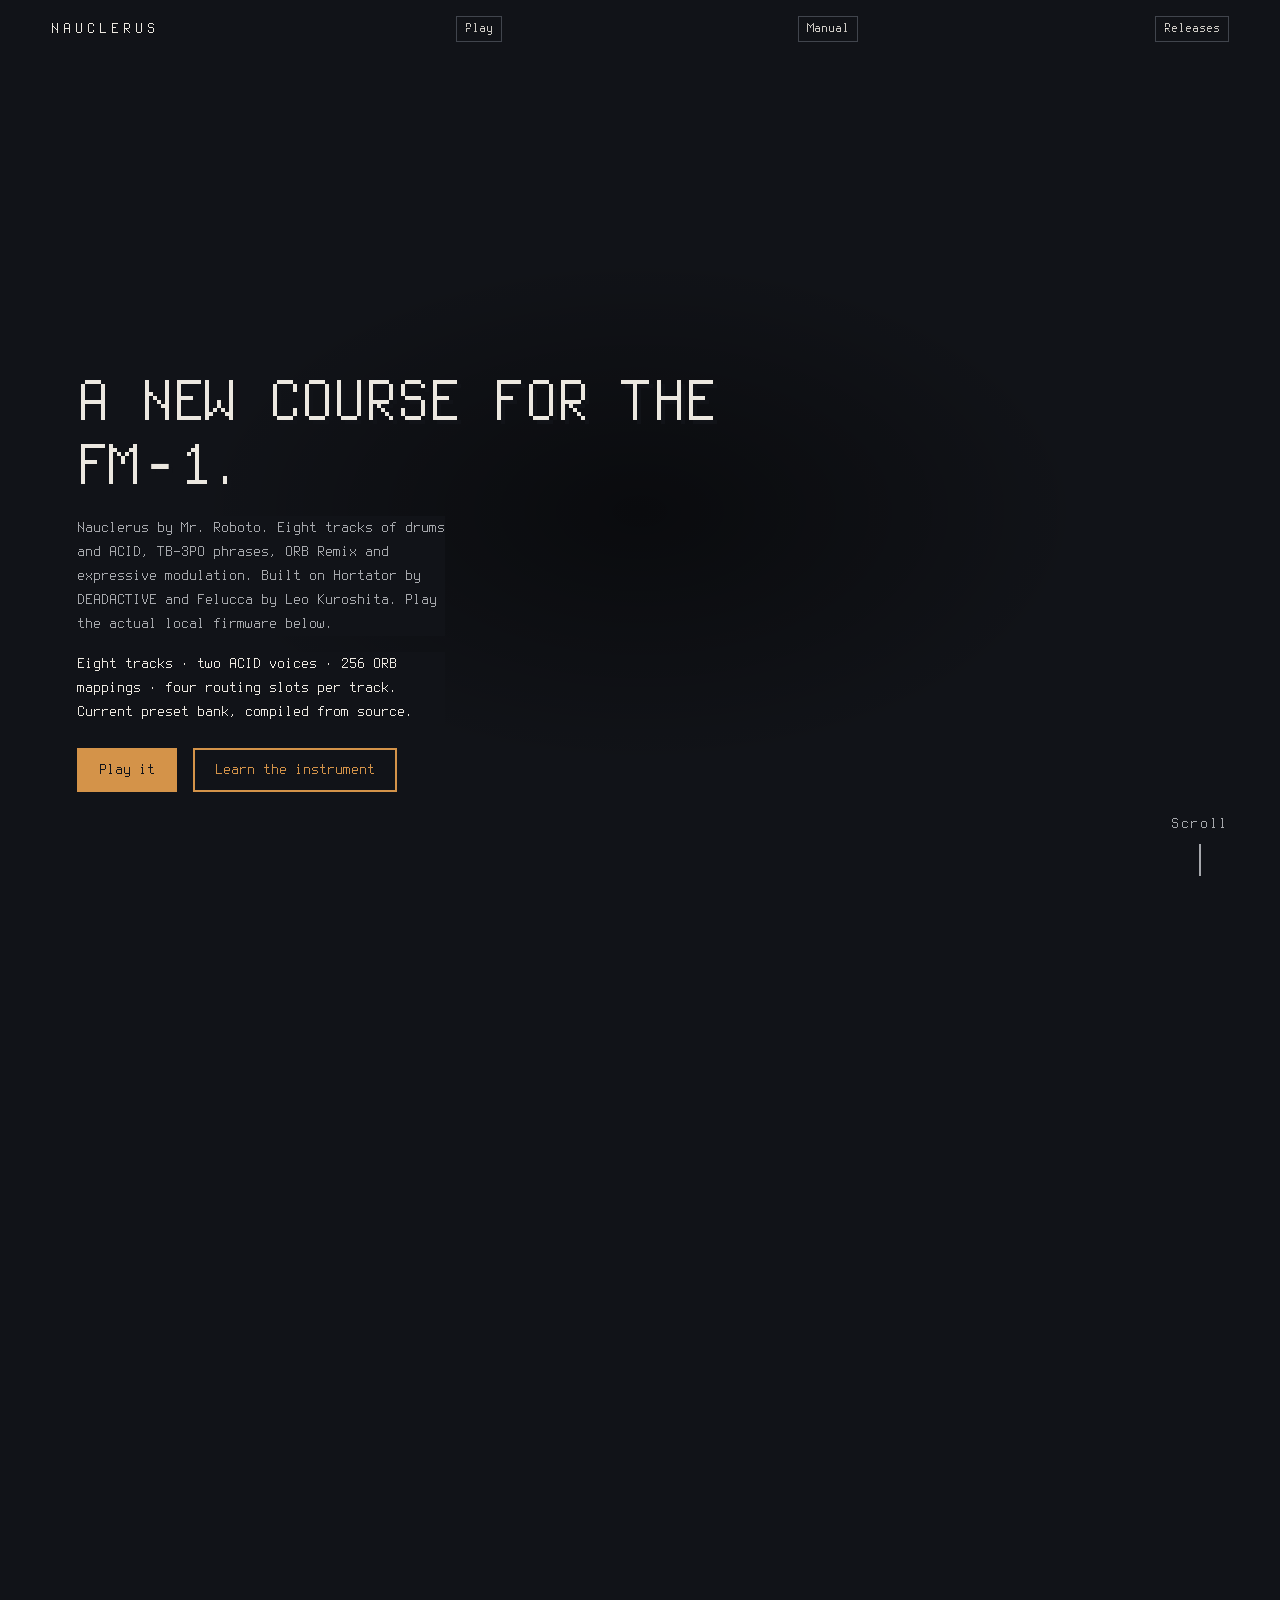
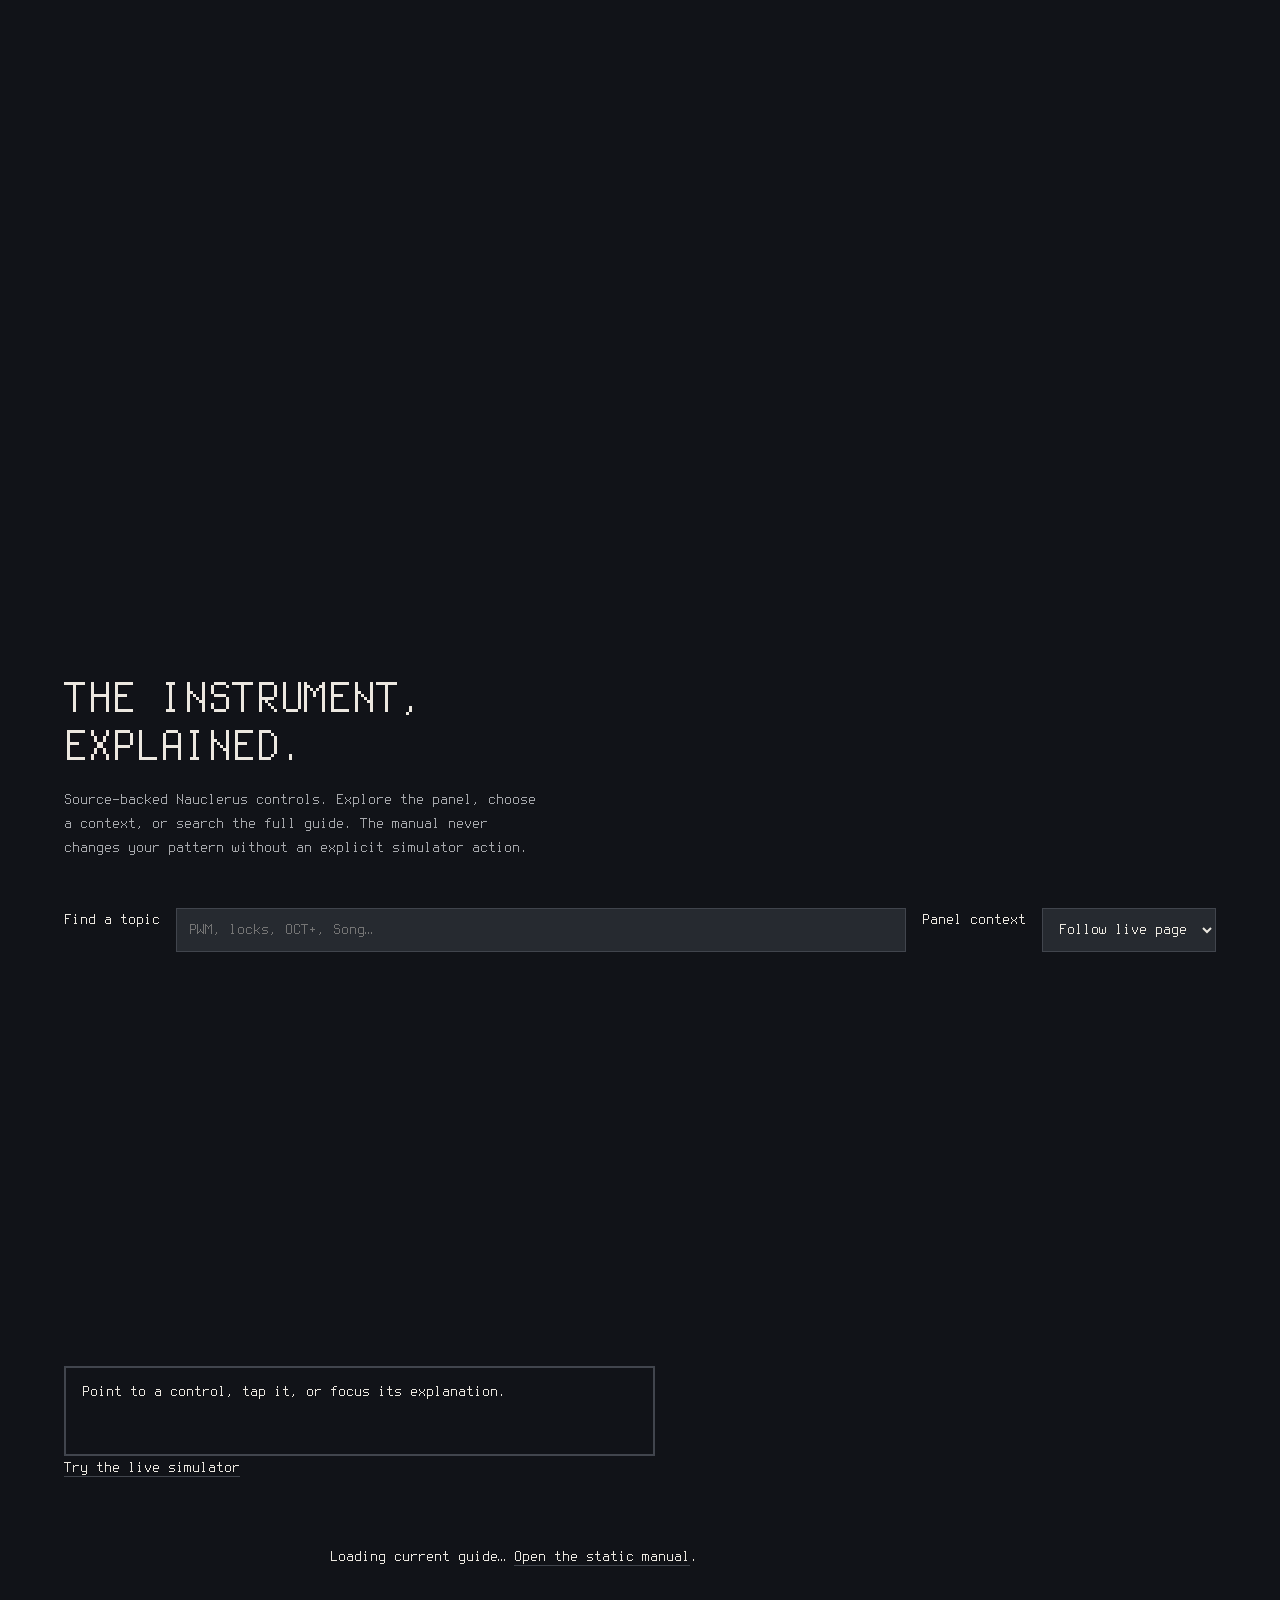
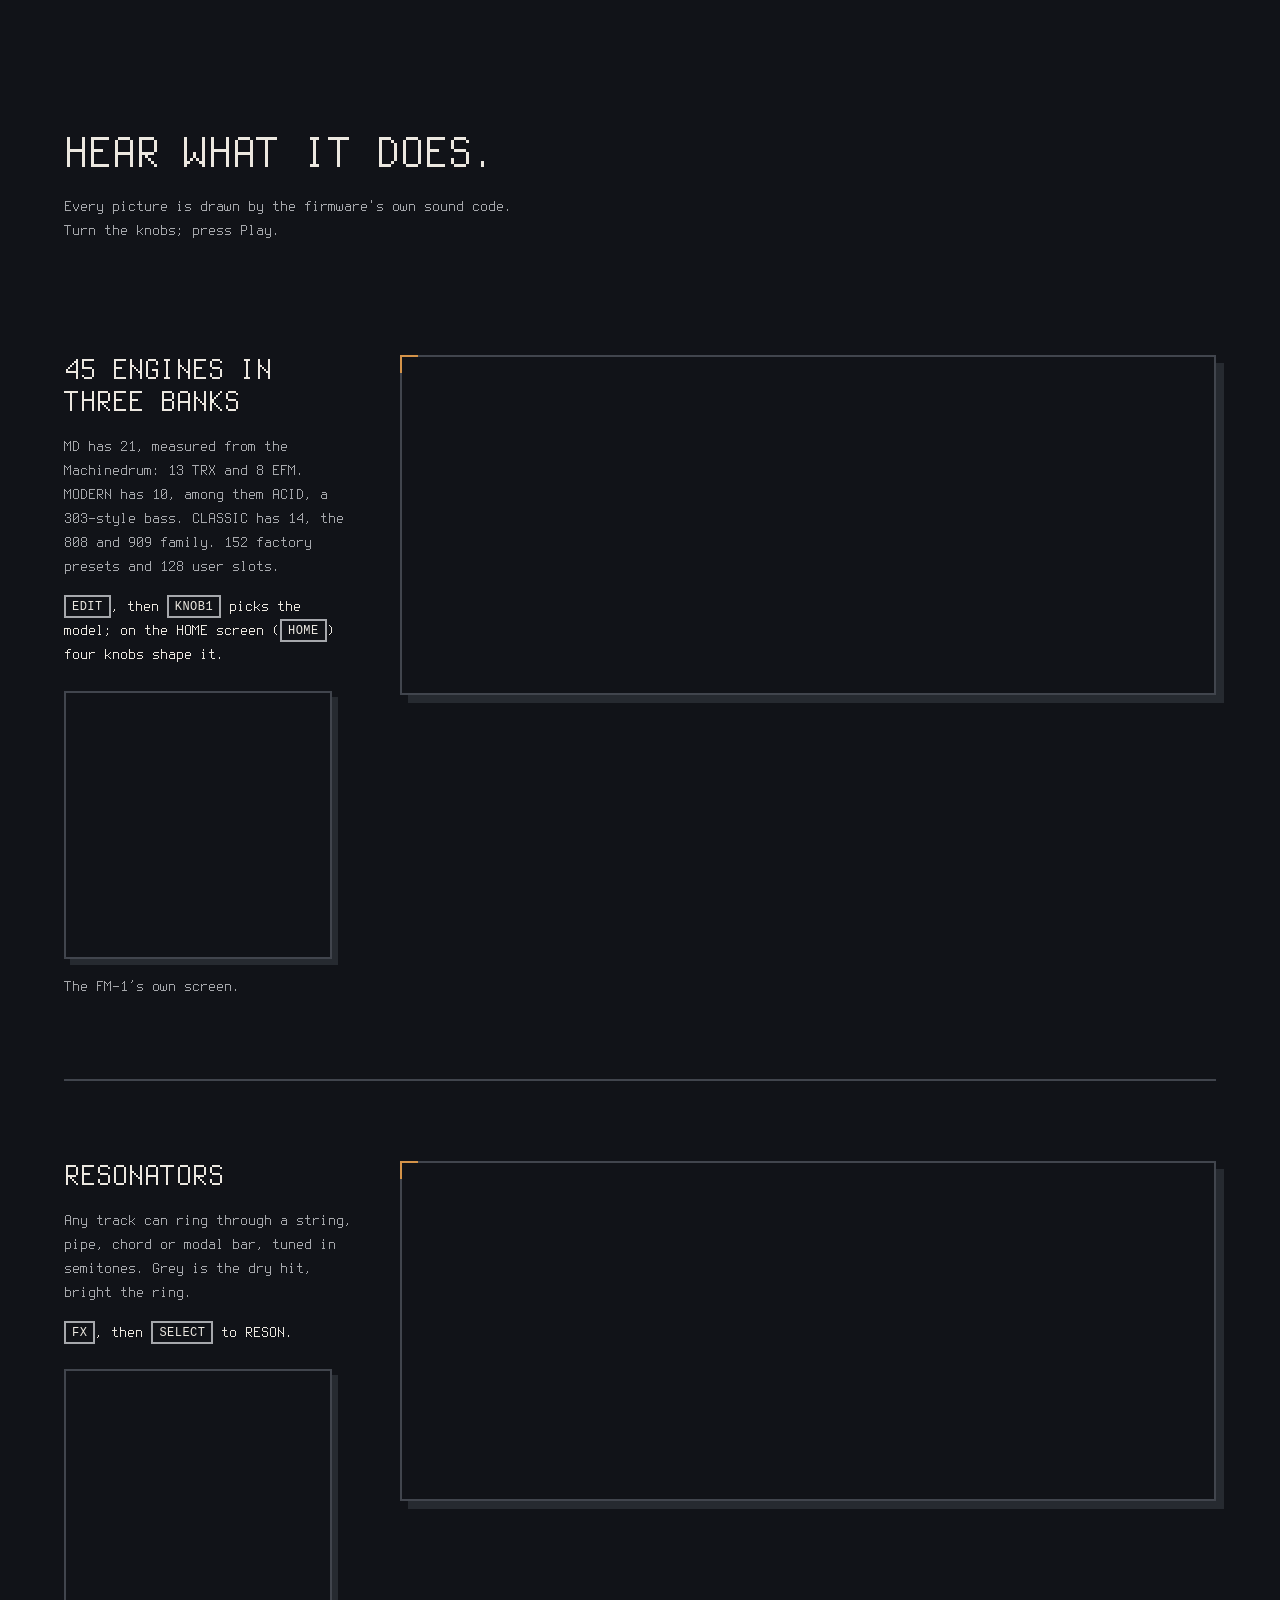
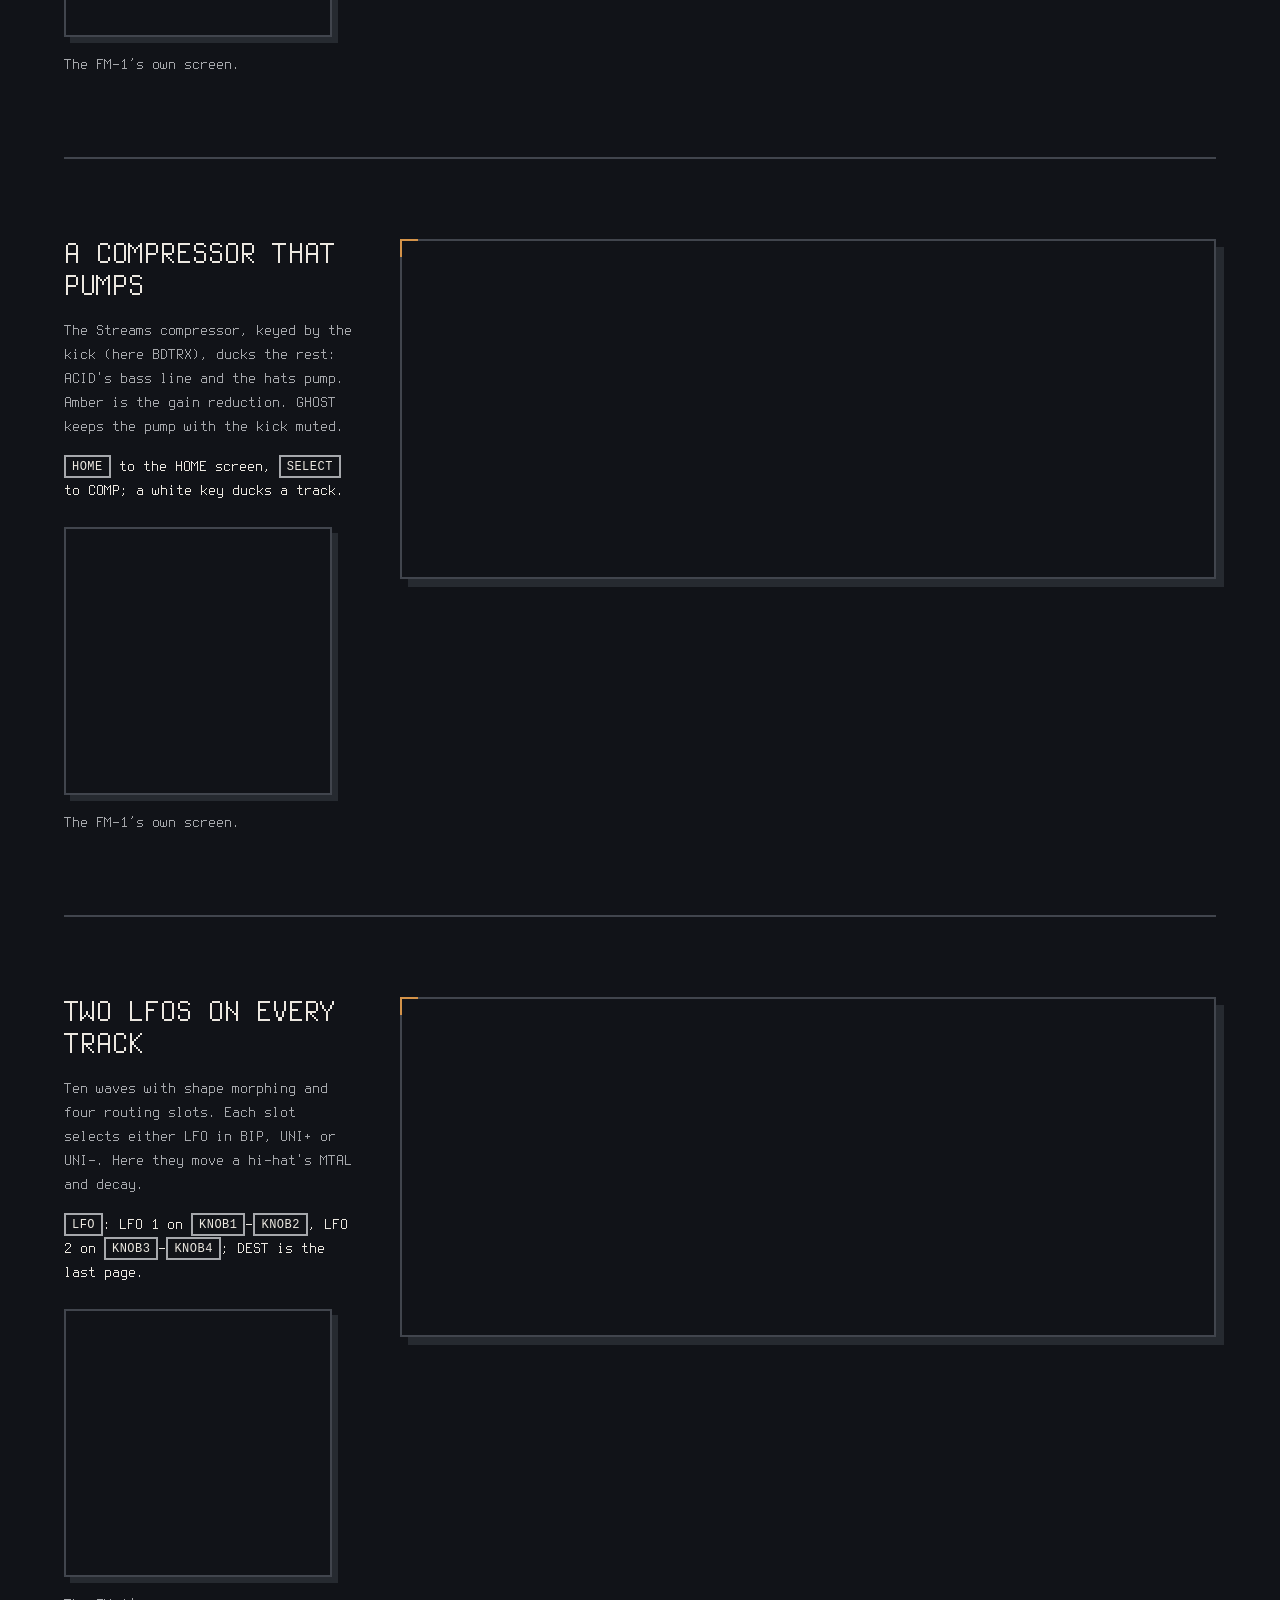
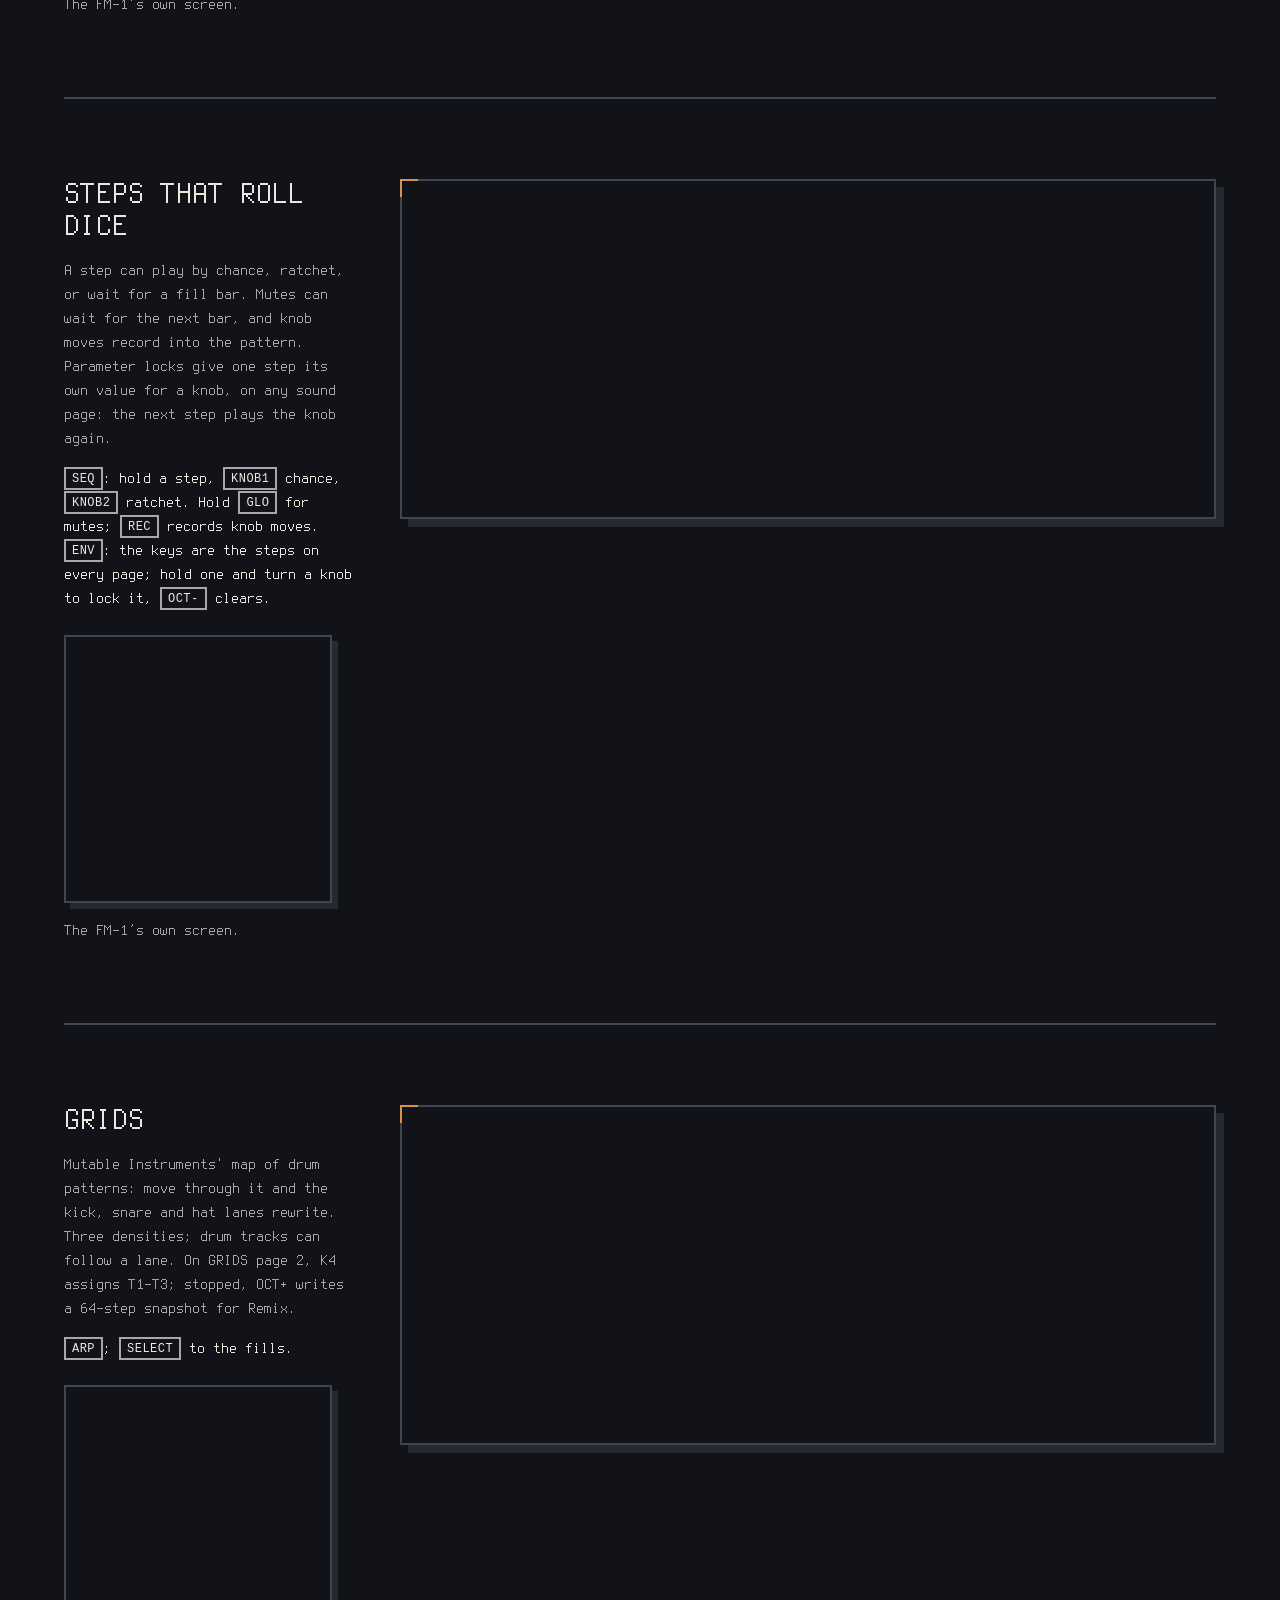
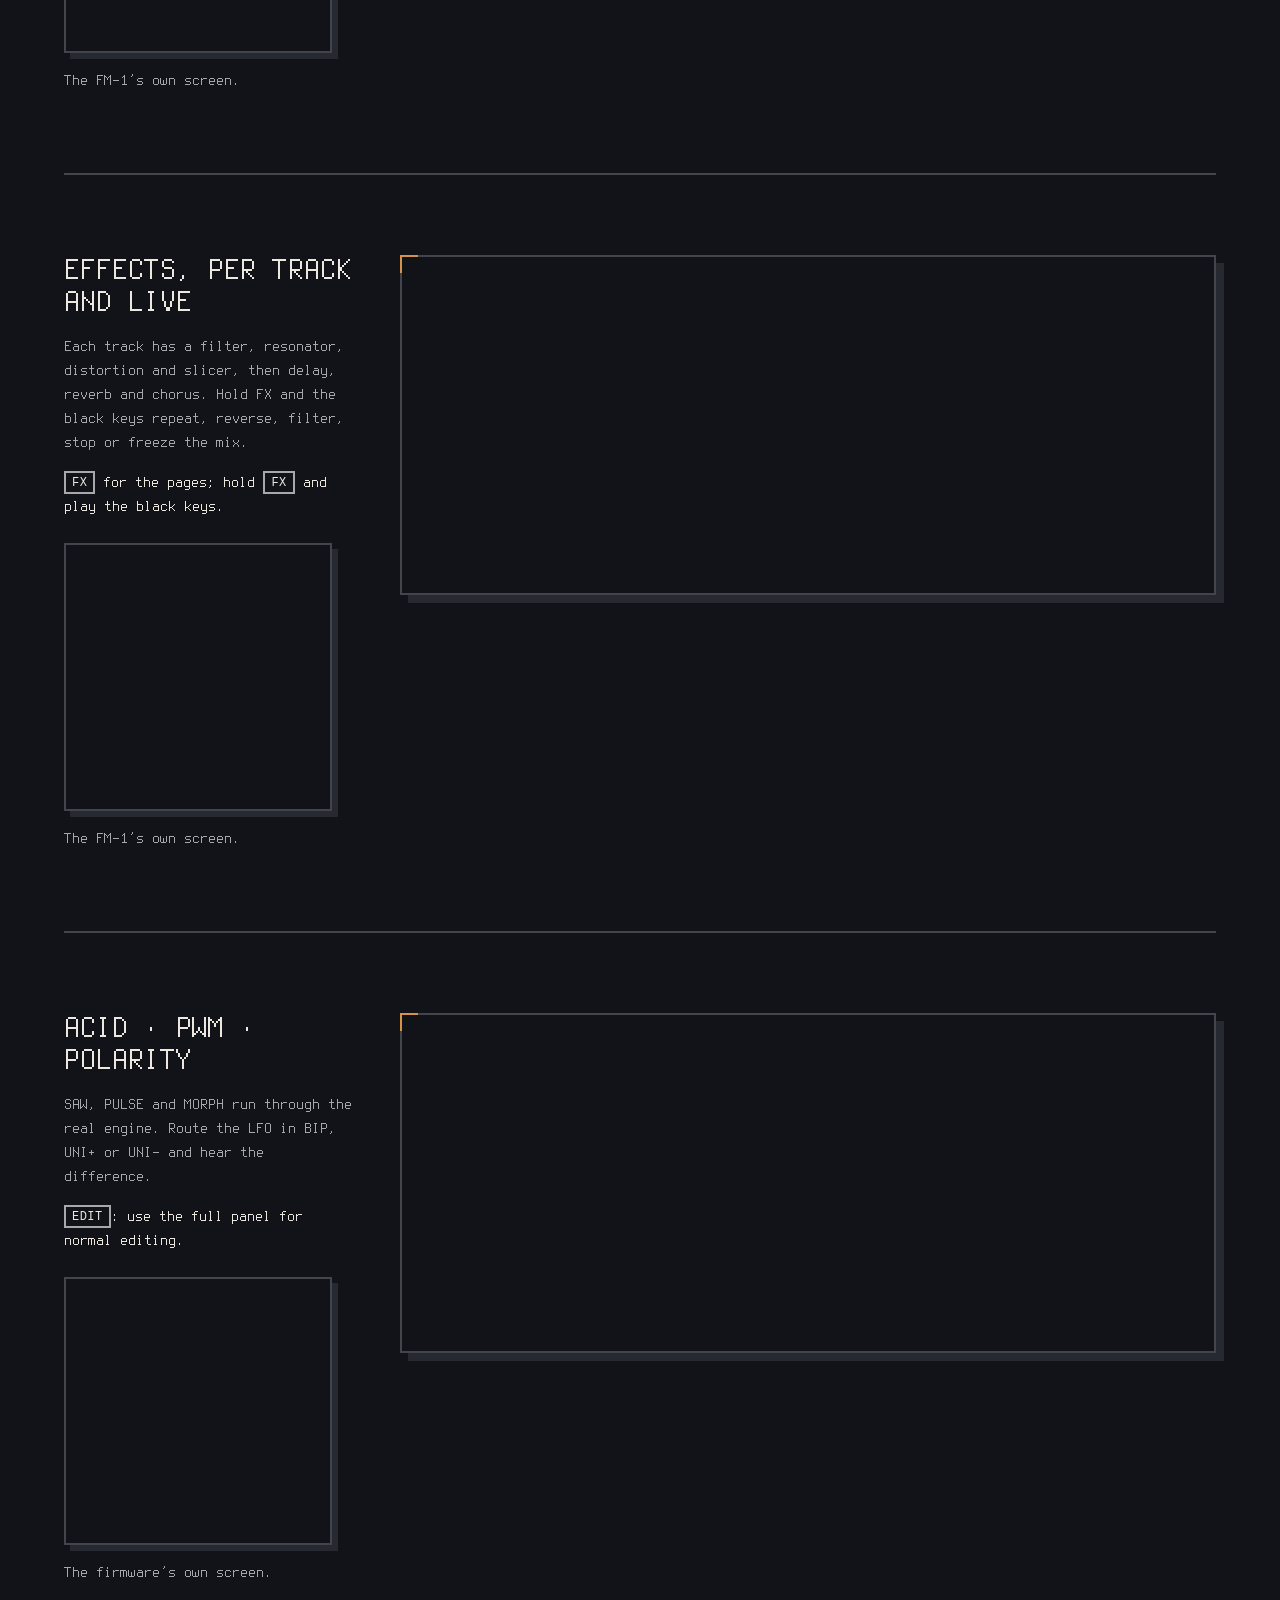
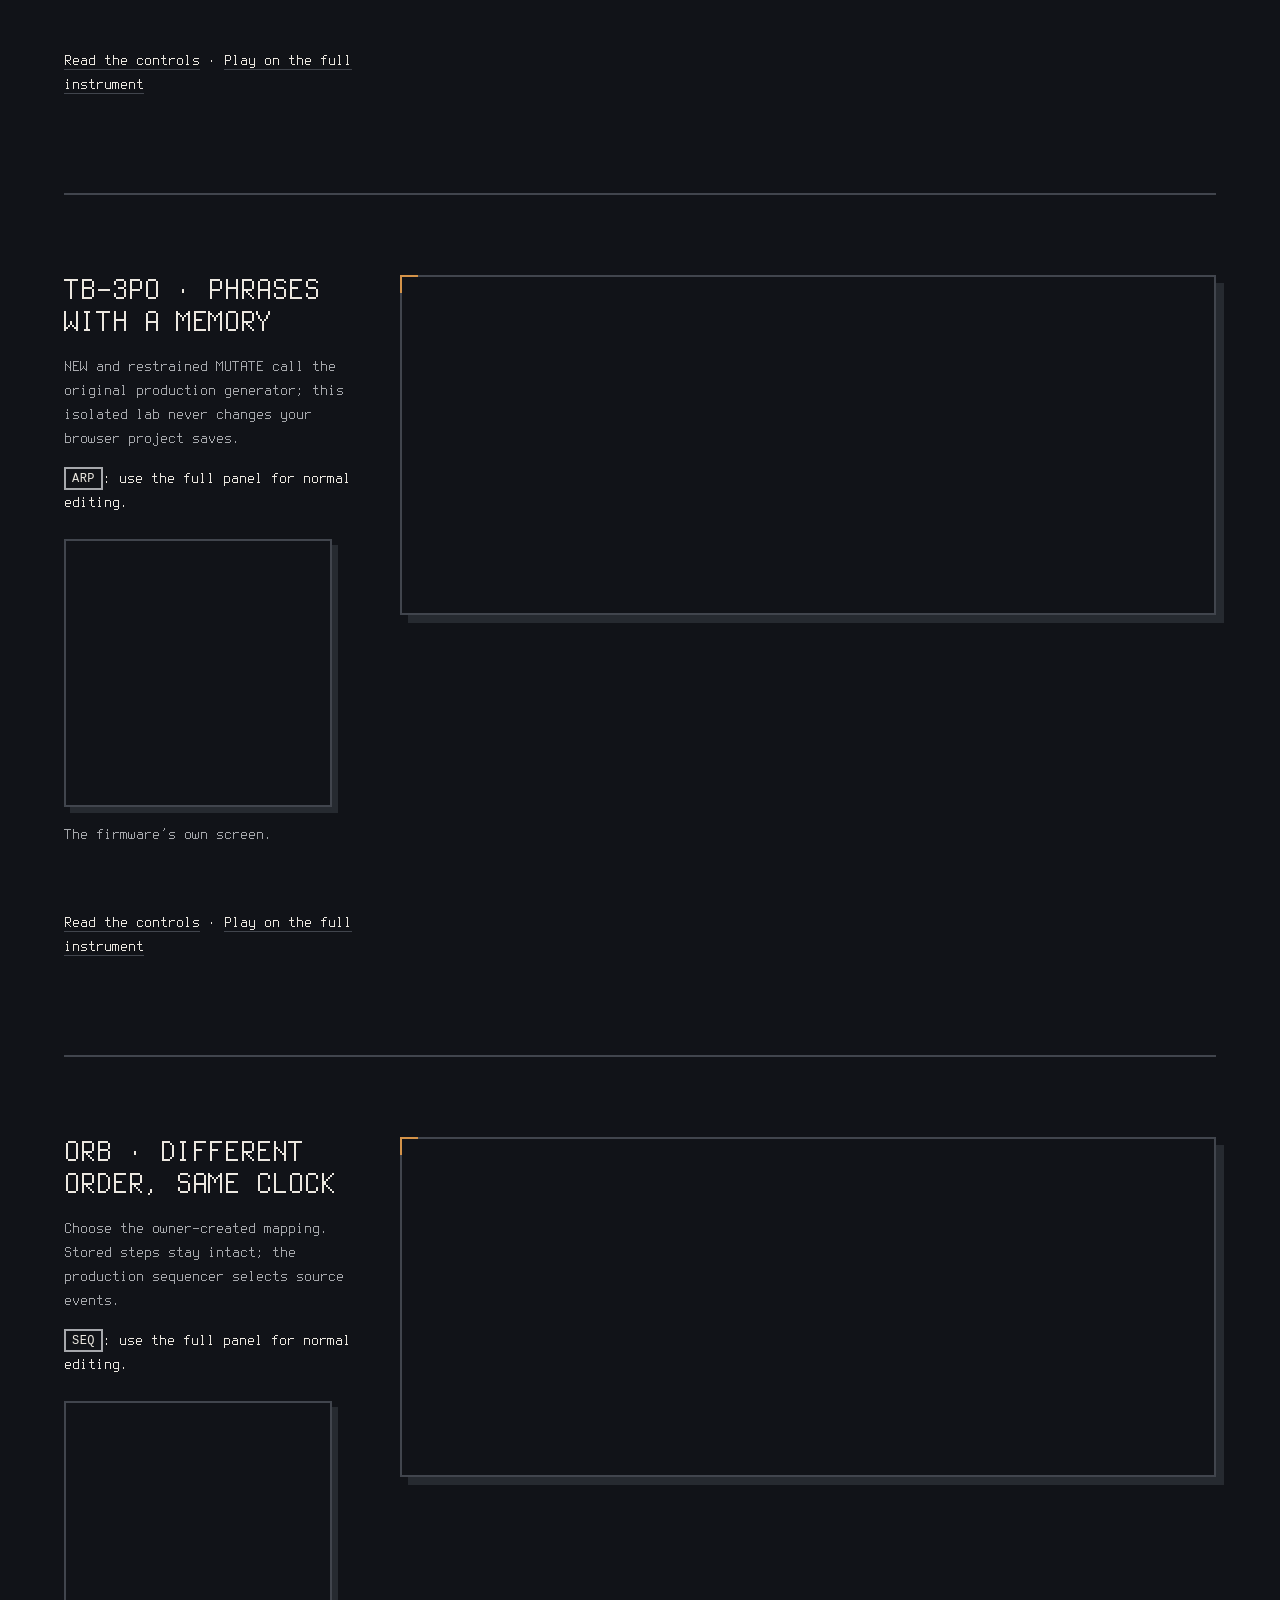
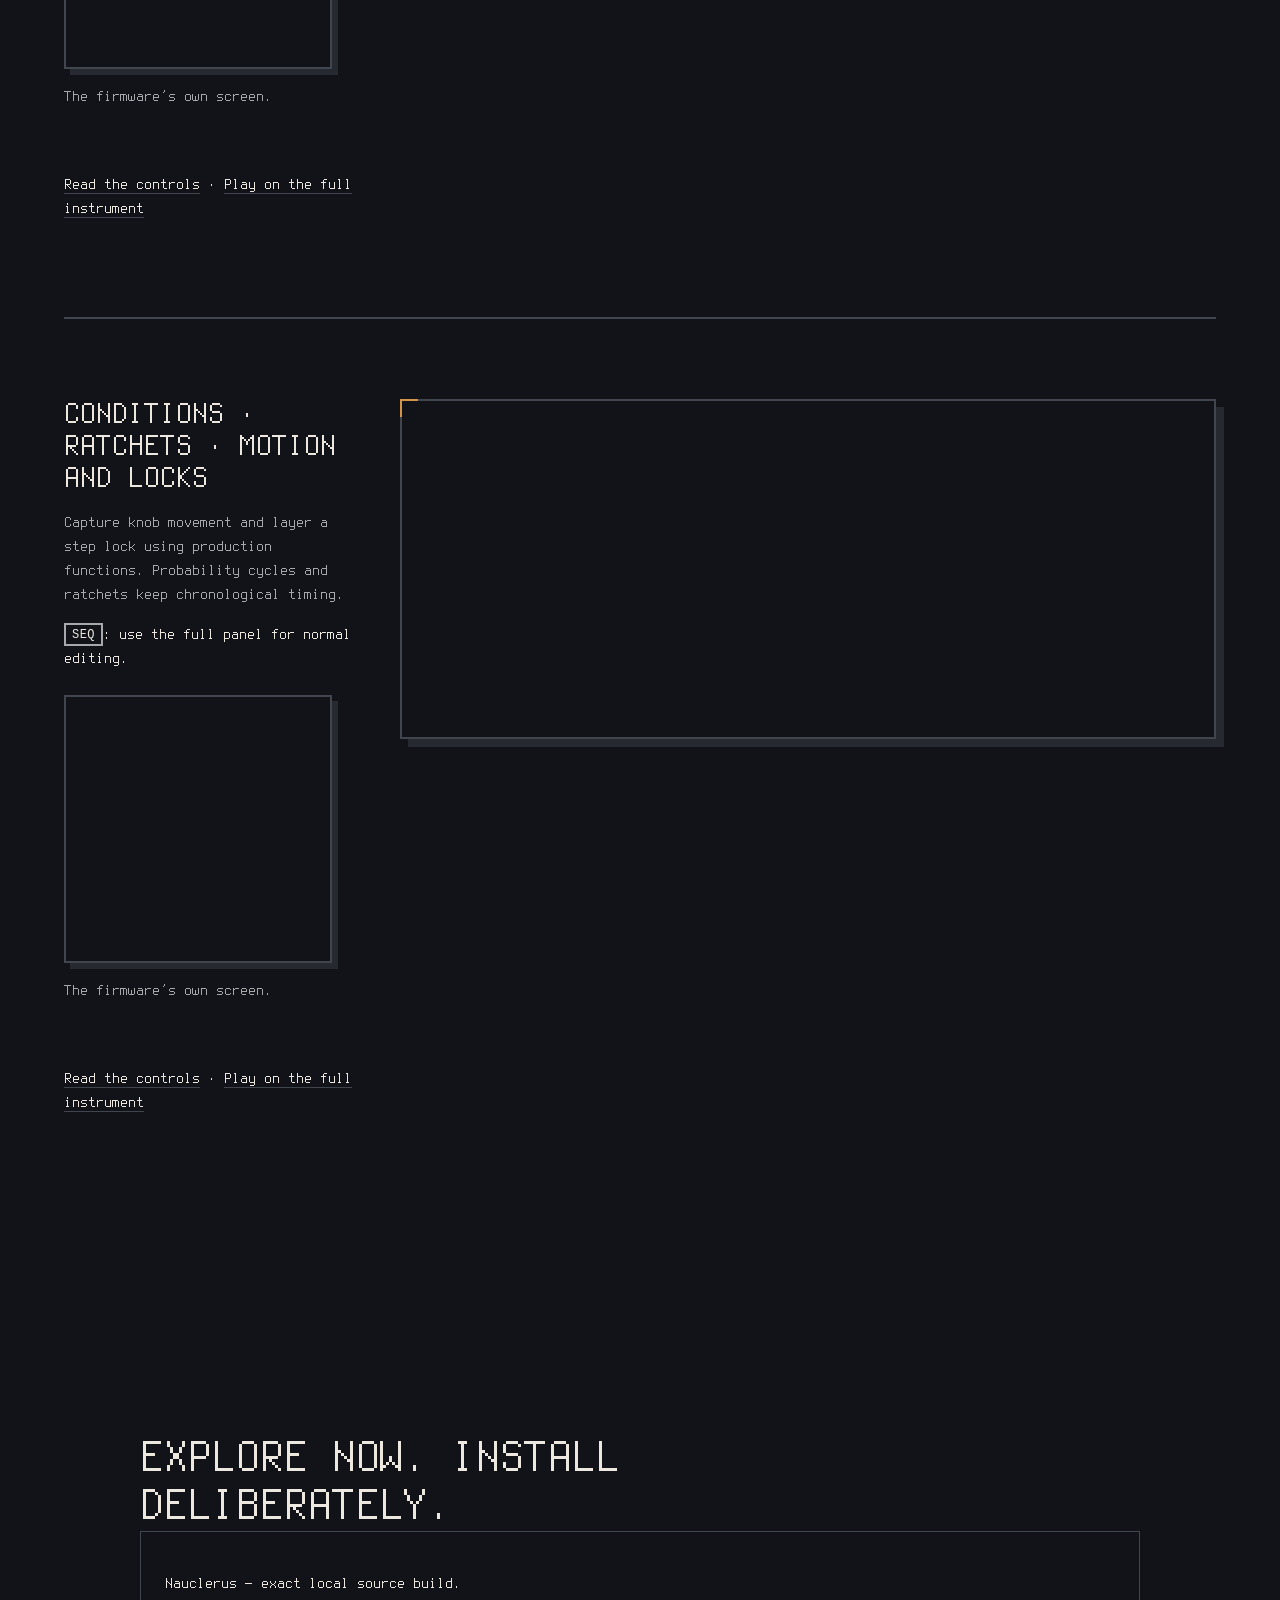
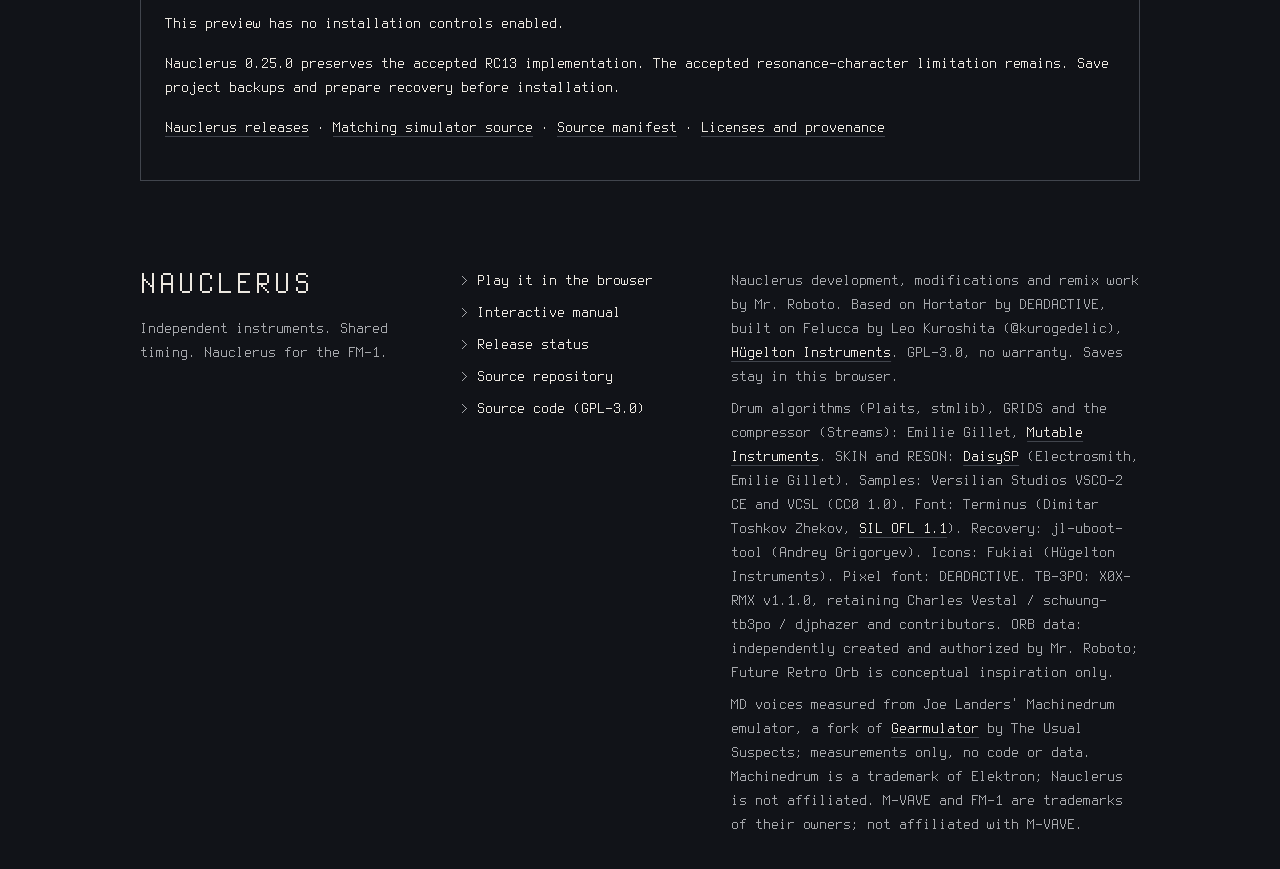
==== index.html @ 8a5fa7a8 "Publish Nauclerus 0.25.0 simulator, manual and verified installer" ====
<!doctype html>
<!-- SPDX-License-Identifier: GPL-3.0-only
     Drum machine fork: 2026 DEADACTIVE -->
<html lang="en">
<head>
<meta name="author" content="Mr. Roboto">
<meta charset="utf-8">
<meta name="viewport" content="width=device-width, initial-scale=1, viewport-fit=cover">
<title>Nauclerus: drum-machine firmware for the M-VAVE FM-1</title>
<meta name="description" content="Nauclerus turns the M-VAVE FM-1 into an eight-track drum machine with drums, two ACID voices, TB-3PO, ORB Remix and per-slot unipolar LFO routing. Play the current Nauclerus firmware in your browser and explore its interactive manual.">
<link rel="canonical" href="https://mr-roboto.github.io/nauclerus/">
<link rel="preload" href="terminus.woff?v=319fa1756664" as="font" type="font/woff" crossorigin>
<link rel="stylesheet" href="sim.css?v=319fa1756664">
</head>
<body>
<section id="hero" class="hero" aria-label="Nauclerus">
  <div class="hero-stage" id="stage">
    <nav class="hero-nav">
      <span class="silk">NAUCLERUS</span>
      <a href="#play">Play</a><a href="#manual">Manual</a><a href="https://github.com/Mr-Roboto/nauclerus/releases">Releases</a>
    </nav>

    <div class="desk-shadow" id="desk-shadow"></div>
    <div class="scene" id="scene">
      <div class="tilt" id="tilt">
        <div id="fit" class="fit">
          <div id="device" class="device" aria-label="FM-1 panel"></div>
        </div>
      </div>
    </div>
    <div class="scene-dim" aria-hidden="true"></div>
    <div class="power-ui" id="power-ui">                <!-- placed by app.js: a line from the FM-1's own switch -->
      <span class="power-lead" id="power-lead" aria-hidden="true"></span>
      <button type="button" class="power-toggle" id="power-on" role="switch" aria-checked="false" aria-label="Power"
        disabled><span class="knob"></span></button>
      <span class="power-label" id="power-label">Power</span>
    </div>

    <div class="hero-copy" id="hero-copy">
      <h1>A new course for the FM&#8209;1.</h1>
      <p>Nauclerus by Mr. Roboto. Eight tracks of drums and ACID, TB-3PO phrases, ORB Remix and expressive modulation. Built on Hortator by DEADACTIVE and Felucca by Leo Kuroshita. Play the actual local firmware below.</p>
      <p class="hero-count">Eight tracks · two ACID voices · 256 ORB mappings · four routing slots per track.<br><span id="engine-count">Current preset bank, compiled from source.</span></p>
      <p class="hero-actions">
        <a class="cta" href="#play">Play it</a>
        <span class="cta-slot"><a class="cta ghost" href="#manual">Learn the instrument</a><span class="install-count" id="install-count" hidden></span></span>
      </p>
    </div>
    <p class="scroll-cue" id="scroll-cue" aria-hidden="true">Scroll</p>

    <div class="play-bar" id="play-bar">
      <p id="note" class="note" role="status"></p>
      <span class="power-note" id="power-note">Loading…</span>
      <button type="button" class="bar-btn" id="help-toggle" aria-expanded="false" aria-controls="help">Controls</button>
      <button type="button" class="bar-btn" id="reset" aria-haspopup="dialog">Reset to demos</button>
      <div id="reset-confirm" class="confirm" role="dialog" aria-label="Reset to demos" hidden>
        <p>Erase your saves in this browser and restore the four demos?</p>
        <button type="button" id="reset-yes">Erase and restart</button>
        <button type="button" id="reset-no">Keep my saves</button>
      </div>
    </div>
    <a class="more-cue" id="more-cue" href="#features">More below<span aria-hidden="true">↓</span></a>
    <div id="help" class="help" hidden>
      <div>
        <h2>Mouse and touch</h2>
        <ul>
          <li>Keys and buttons play while held, several at once.</li>
          <li>Knobs: drag up or down, the mouse wheel, or hover and press ↑ ↓.</li>
          <li>To hold a button (GLO, FX, SEQ + a key), right-click or long-press it; tap again to let go.</li>
        </ul>
      </div>
      <div>
        <h2>Getting around</h2>
        <ul>
          <li>SELECT turns the pages (on TRACKS: the tempo). ALGORITHM picks the track.</li>
          <li>GLO opens MENU; hold HOME for Settings. HOME in Settings cycles pages.</li>
          <li>REC on TRACKS arms the selected track; elsewhere it toggles REC ALL.</li>
          <li>Hold GLO: the white keys mute the tracks.</li>
        </ul>
      </div>
      <div>
        <h2>Computer keyboard</h2>
        <ul>
          <li>Lower keys: Z X C V B N M , . / and S D F H J L ; '</li>
          <li>Upper keys: Q W E R T Y and 3 4 6.</li>
          <li>Space PLAY, Enter REC, Esc HOME, ← OCT−, → OCT+.</li>
        </ul>
      </div>
    </div>
  </div>
  <span class="hero-end" id="play" aria-hidden="true"></span>
</section>

<section id="manual" class="manual" aria-labelledby="manual-title">
<header class="manual-head"><h2 id="manual-title">The instrument, explained.</h2><p>Source-backed Nauclerus controls. Explore the panel, choose a context, or search the full guide. The manual never changes your pattern without an explicit simulator action.</p></header>
<div class="manual-tools"><label for="manual-search">Find a topic</label><input id="manual-search" type="search" placeholder="PWM, locks, OCT+, Song…"><label for="manual-context">Panel context</label><select id="manual-context"><option value="auto">Follow live page</option><option value="general">General</option><option value="acid">ACID EDIT</option><option value="tb">TB-3PO</option><option value="remix">REMIX</option><option value="grids">GRIDS</option><option value="project">PROJECT</option><option value="menu">MENU</option></select></div>
<div class="panel-map"><div class="map-stage"><div id="manual-mini" aria-label="Interactive FM-1 panel map"></div><p class="map-caption" id="map-caption" role="status">Point to a control, tap it, or focus its explanation.</p><a href="#play">Try the live simulator</a></div><div id="map-list" class="map-list"></div></div>
<div class="manual-layout"><nav id="manual-nav" class="manual-nav" aria-label="Manual topics"></nav><div id="manual-topics" class="manual-topics"><p>Loading current guide… <a href="manual.html?v=319fa1756664">Open the static manual</a>.</p></div></div>
</section>

<section id="features" class="features" aria-labelledby="features-title">
  <header class="features-head">
    <h2 id="features-title">Hear what it does.</h2>
    <p>Every picture is drawn by the firmware's own sound code. Turn the knobs; press Play.</p>
  </header>
  <article class="chapter" id="f-voices" aria-labelledby="f-voices-title">
    <div class="ch-text">
      <h3 id="f-voices-title">45 engines in three banks</h3>
      <p>MD has 21, measured from the Machinedrum: 13 TRX and 8 EFM. MODERN has 10, among them
        ACID, a 303-style bass. CLASSIC has 14, the 808 and 909 family. 152 factory presets and 128 user slots.</p>
      <p class="where"><b>EDIT</b>, then <b>KNOB1</b> picks the model; on the HOME screen (<b>HOME</b>) four knobs shape it.</p>
      <figure class="device-screen">
        <canvas width="240" height="240" role="img" aria-label="The FM-1's screen"></canvas>
        <figcaption>The FM-1’s own screen.</figcaption>
      </figure>
    </div>
    <div class="plate" data-piece="voices"></div>
  </article>
  <article class="chapter" id="f-reson" aria-labelledby="f-reson-title">
    <div class="ch-text">
      <h3 id="f-reson-title">Resonators</h3>
      <p>Any track can ring through a string, pipe, chord or modal bar, tuned in semitones. Grey is the dry
        hit, bright the ring.</p>
      <p class="where"><b>FX</b>, then <b>SELECT</b> to RESON.</p>
      <figure class="device-screen">
        <canvas width="240" height="240" role="img" aria-label="The FM-1's screen"></canvas>
        <figcaption>The FM-1’s own screen.</figcaption>
      </figure>
    </div>
    <div class="plate" data-piece="reson"></div>
  </article>
  <article class="chapter" id="f-comp" aria-labelledby="f-comp-title">
    <div class="ch-text">
      <h3 id="f-comp-title">A compressor that pumps</h3>
      <p>The Streams compressor, keyed by the kick (here BDTRX), ducks the rest: ACID's bass line and the
        hats pump. Amber is the gain reduction. GHOST keeps the pump with the kick muted.</p>
      <p class="where"><b>HOME</b> to the HOME screen, <b>SELECT</b> to COMP; a white key ducks a track.</p>
      <figure class="device-screen">
        <canvas width="240" height="240" role="img" aria-label="The FM-1's screen"></canvas>
        <figcaption>The FM-1’s own screen.</figcaption>
      </figure>
    </div>
    <div class="plate" data-piece="comp"></div>
  </article>
  <article class="chapter" id="f-lfo" aria-labelledby="f-lfo-title">
    <div class="ch-text">
      <h3 id="f-lfo-title">Two LFOs on every track</h3>
      <p>Ten waves with shape morphing and four routing slots. Each slot selects either LFO in BIP, UNI+ or UNI−. Here they move a
        hi-hat's MTAL and decay.</p>
      <p class="where"><b>LFO</b>: LFO 1 on <b>KNOB1</b>-<b>KNOB2</b>, LFO 2 on <b>KNOB3</b>-<b>KNOB4</b>; DEST is the last page.</p>
      <figure class="device-screen">
        <canvas width="240" height="240" role="img" aria-label="The FM-1's screen"></canvas>
        <figcaption>The FM-1’s own screen.</figcaption>
      </figure>
    </div>
    <div class="plate" data-piece="lfo"></div>
  </article>
  <article class="chapter" id="f-seq" aria-labelledby="f-seq-title">
    <div class="ch-text">
      <h3 id="f-seq-title">Steps that roll dice</h3>
      <p>A step can play by chance, ratchet, or wait for a fill bar. Mutes can wait for the next bar, and
        knob moves record into the pattern. Parameter locks give one step its own value for a knob, on any sound
        page: the next step plays the knob again.</p>
      <p class="where"><b>SEQ</b>: hold a step, <b>KNOB1</b> chance, <b>KNOB2</b> ratchet. Hold <b>GLO</b> for mutes; <b>REC</b> records knob moves.
        <b>ENV</b>: the keys are the steps on every page; hold one and turn a knob to lock it, <b>OCT-</b> clears.</p>
      <figure class="device-screen">
        <canvas width="240" height="240" role="img" aria-label="The FM-1's screen"></canvas>
        <figcaption>The FM-1’s own screen.</figcaption>
      </figure>
    </div>
    <div class="plate" data-piece="seq"></div>
  </article>
  <article class="chapter" id="f-grids" aria-labelledby="f-grids-title">
    <div class="ch-text">
      <h3 id="f-grids-title">Grids</h3>
      <p>Mutable Instruments' map of drum patterns: move through it and the kick, snare and hat lanes
        rewrite. Three densities; drum tracks can follow a lane. On GRIDS page 2, K4 assigns T1–T3; stopped, OCT+ writes a 64-step snapshot for Remix.</p>
      <p class="where"><b>ARP</b>; <b>SELECT</b> to the fills.</p>
      <figure class="device-screen">
        <canvas width="240" height="240" role="img" aria-label="The FM-1's screen"></canvas>
        <figcaption>The FM-1’s own screen.</figcaption>
      </figure>
    </div>
    <div class="plate" data-piece="grids"></div>
  </article>
  <article class="chapter" id="f-fx" aria-labelledby="f-fx-title">
    <div class="ch-text">
      <h3 id="f-fx-title">Effects, per track and live</h3>
      <p>Each track has a filter, resonator, distortion and slicer, then delay, reverb and chorus. Hold FX
        and the black keys repeat, reverse, filter, stop or freeze the mix.</p>
      <p class="where"><b>FX</b> for the pages; hold <b>FX</b> and play the black keys.</p>
      <figure class="device-screen">
        <canvas width="240" height="240" role="img" aria-label="The FM-1's screen"></canvas>
        <figcaption>The FM-1’s own screen.</figcaption>
      </figure>
    </div>
    <div class="plate" data-piece="fx"></div>
  </article>

<article class="chapter" id="f-acid"><div class="ch-text"><h3>ACID · PWM · polarity</h3><p>SAW, PULSE and MORPH run through the real engine. Route the LFO in BIP, UNI+ or UNI− and hear the difference.</p><p class="where"><b>EDIT</b>: use the full panel for normal editing.</p><figure class="device-screen"><canvas width="240" height="240" role="img" aria-label="Current Nauclerus screen"></canvas><figcaption>The firmware’s own screen.</figcaption></figure></div><div class="plate" data-piece="acid"></div><p class="where"><a href="#manual">Read the controls</a> · <a href="#play">Play on the full instrument</a></p></article>
<article class="chapter" id="f-melody"><div class="ch-text"><h3>TB-3PO · phrases with a memory</h3><p>NEW and restrained MUTATE call the original production generator; this isolated lab never changes your browser project saves.</p><p class="where"><b>ARP</b>: use the full panel for normal editing.</p><figure class="device-screen"><canvas width="240" height="240" role="img" aria-label="Current Nauclerus screen"></canvas><figcaption>The firmware’s own screen.</figcaption></figure></div><div class="plate" data-piece="melody"></div><p class="where"><a href="#manual">Read the controls</a> · <a href="#play">Play on the full instrument</a></p></article>
<article class="chapter" id="f-remix"><div class="ch-text"><h3>ORB · different order, same clock</h3><p>Choose the owner-created mapping. Stored steps stay intact; the production sequencer selects source events.</p><p class="where"><b>SEQ</b>: use the full panel for normal editing.</p><figure class="device-screen"><canvas width="240" height="240" role="img" aria-label="Current Nauclerus screen"></canvas><figcaption>The firmware’s own screen.</figcaption></figure></div><div class="plate" data-piece="remix"></div><p class="where"><a href="#manual">Read the controls</a> · <a href="#play">Play on the full instrument</a></p></article>
<article class="chapter" id="f-events"><div class="ch-text"><h3>Conditions · ratchets · Motion and locks</h3><p>Capture knob movement and layer a step lock using production functions. Probability cycles and ratchets keep chronological timing.</p><p class="where"><b>SEQ</b>: use the full panel for normal editing.</p><figure class="device-screen"><canvas width="240" height="240" role="img" aria-label="Current Nauclerus screen"></canvas><figcaption>The firmware’s own screen.</figcaption></figure></div><div class="plate" data-piece="events"></div><p class="where"><a href="#manual">Read the controls</a> · <a href="#play">Play on the full instrument</a></p></article>
</section>

<section id="release-status" class="install" aria-labelledby="install-title"><header class="install-head"><h2 id="install-title">Explore now. Install deliberately.</h2></header><div class="release-status"><p id="fw-version">Nauclerus — exact local source build.</p><p id="release-install-status">This preview has no installation controls enabled.</p><p><a id="release-install-link" href="webapp/installer/" hidden>Install the verified stable Nauclerus package</a></p><p>Nauclerus 0.25.0 preserves the accepted RC13 implementation. The accepted resonance-character limitation remains. Save project backups and prepare recovery before installation.</p><p><a href="https://github.com/Mr-Roboto/nauclerus/releases">Nauclerus releases</a> · <a href="source.tar.gz?v=319fa1756664">Matching simulator source</a> · <a href="source-manifest.json?v=319fa1756664">Source manifest</a> · <a href="LICENSING.md">Licenses and provenance</a></p><ul id="whats-new"></ul></div></section>
<footer class="foot">
  <div class="foot-brand">
    <p class="silk foot-mark">NAUCLERUS</p>
    <p>Independent instruments. Shared timing. Nauclerus for the FM-1.</p>
  </div>
  <nav class="foot-nav" aria-label="On this page">
    <a href="#play">Play it in the browser</a>
    <a href="#manual">Interactive manual</a>
    <a href="#release-status">Release status</a>
    <a href="https://github.com/Mr-Roboto/nauclerus">Source repository</a>
    <a href="source.tar.gz?v=319fa1756664">Source code (GPL-3.0)</a>
  </nav>
  <div class="foot-credits">
    <p>Nauclerus development, modifications and remix work by Mr. Roboto. Based on Hortator by DEADACTIVE, built on Felucca by Leo Kuroshita (@kurogedelic),
      <a href="https://hugelton.com" target="_blank" rel="noopener">Hügelton Instruments</a>. GPL-3.0, no warranty.
      Saves stay in this browser.</p>
    <p>Drum algorithms (Plaits, stmlib), GRIDS and the compressor (Streams): Emilie Gillet,
      <a href="https://github.com/pichenettes/eurorack" target="_blank" rel="noopener">Mutable Instruments</a>. SKIN
      and RESON: <a href="https://github.com/daisyaudio/DaisySP" target="_blank" rel="noopener">DaisySP</a>
      (Electrosmith, Emilie Gillet). Samples: Versilian Studios VSCO-2 CE and VCSL (CC0 1.0). Font: Terminus (Dimitar
      Toshkov Zhekov, <a href="terminus-license.txt?v=319fa1756664">SIL OFL 1.1</a>). Recovery: jl-uboot-tool (Andrey Grigoryev).
      Icons: Fukiai (Hügelton Instruments). Pixel font: DEADACTIVE. TB-3PO: X0X-RMX v1.1.0, retaining Charles Vestal / schwung-tb3po / djphazer and contributors. ORB data: independently created and authorized by Mr. Roboto; Future Retro Orb is conceptual inspiration only.</p>
    <p>MD voices measured from Joe Landers' Machinedrum emulator, a fork of
      <a href="https://github.com/dsp56300/gearmulator" target="_blank" rel="noopener">Gearmulator</a> by The Usual
      Suspects; measurements only, no code or data. Machinedrum is a trademark of Elektron; Nauclerus is not
      affiliated. M-VAVE and FM-1 are trademarks of their owners; not affiliated with M-VAVE.</p>
  </div>
</footer>
<script type="module" src="app.js?v=319fa1756664"></script>
</body>
</html>
---- sim.css ----
/* SPDX-License-Identifier: GPL-3.0-only
 * Drum machine fork: 2026 DEADACTIVE */
/* Nauclerus portal palette is independent of the firmware LCD. The instrument
 * retains hardware greys, real RGB565 LCD pixels and Terminus type. */
@font-face { font-family: "Nauclerus Terminus"; src: url("terminus.woff?v=319fa1756664") format("woff"); font-display: swap; }
:root {
  --bg: #111318; --surface: #262A30; --text: #ECE8E0;
  --secondary: #A6A8AC; --accent: #D49349; --border: #41454D;
  --k: var(--bg);                                    /* the screen */
  --c1: var(--surface);                                   /* rules, separators */
  --c2: var(--secondary);                                   /* inactive, empty, units */
  --c3: var(--secondary);                                   /* labels */
  --c4: var(--secondary);                                   /* secondary text */
  --c5: var(--text);                                   /* values, text */
  --w: var(--accent);                                    /* accent only: what is touched, where we are */
  --mono: "Nauclerus Terminus", ui-monospace, monospace;
  /* the device, a physical thing: its own greys */
  --body: #505050;
  --body-edge: #3c3c3c;
  --bed: #1e1e1e;
  --cap: #303030;
  --cap-top: #3e3e3e;
  --silk: #e2e2e2;
  --led: #ffffff;
  --focus: #ffffff;
  /* 2 px dither cells as tiles (dither.js draws the larger fields) */
  --d25: url("data:image/svg+xml,%3Csvg xmlns='http://www.w3.org/2000/svg' width='4' height='4' shape-rendering='crispEdges'%3E%3Crect width='2' height='2' fill='%23fff'/%3E%3C/svg%3E");
  --d50: url("data:image/svg+xml,%3Csvg xmlns='http://www.w3.org/2000/svg' width='4' height='4' shape-rendering='crispEdges'%3E%3Crect width='2' height='2' fill='%23fff'/%3E%3Crect x='2' y='2' width='2' height='2' fill='%23fff'/%3E%3C/svg%3E");
  color-scheme: dark;
}

* { box-sizing: border-box; }
[hidden] { display: none !important; }
html, body { margin: 0; }
body {
  background: var(--k);
  color: var(--c5);
  font: 16px/24px var(--mono);
  -webkit-font-smoothing: none;
  min-height: 100vh;
  display: flex;
  flex-direction: column;
  align-items: center;
  padding: 0 0 max(16px, env(safe-area-inset-bottom));
}
::selection { background: var(--w); color: var(--k); }

/* ---- page: the hero, then sections and footer in one column */
.install, .foot { width: min(100% - 32px, 1000px); }
button { font: inherit; }
a { color:var(--text); text-decoration-color:var(--border); text-underline-offset:4px; }
a:hover, a:focus-visible { color:var(--accent); text-decoration-color:var(--accent); }
.silk { font: 16px/1 var(--mono); letter-spacing: 0.25em; }
.cta {                                             /* the firmware's highlight: inverse on touch */
  display: inline-block; text-decoration: none; padding: 8px 20px; border: 2px solid var(--w);
  background: var(--w); color: var(--k); position: relative;
}
.cta.ghost { background: transparent; color: var(--w); }
.cta-slot { position: relative; display: inline-flex; }          /* the install count hangs under its button: */
.install-count { position: absolute; left: 0; top: 100%; margin-top: 8px; white-space: nowrap; color: var(--c5);
  background: var(--k); }                                          /* out of the flow, so nothing moves when it shows */
.install-count b { padding: 0 4px; color: var(--k); background: var(--w); font-weight: normal; }
.cta:hover { background: var(--k); color: var(--w); }
.cta.ghost:hover { background: var(--w); color: var(--k); }
.cta:focus-visible { outline: 2px dashed var(--w); outline-offset: 4px; }

/* the hero: a scroll track with a sticky stage; app.js maps the scroll to --p (0 far back and blurred .. 1 the
   simulator, flat and sharp). The stage is the screen's black with a dithered glow behind the device. */
.hero { position: relative; width: 100%; height: 420vh; }
.hero-end {                                     /* "Play it" lands in the middle of the steady stretch */
  position: absolute; left: 0; top: calc((100% - 100vh) * 0.8); height: 1px; width: 1px; pointer-events: none;
  scroll-snap-align: start; }
html { scroll-snap-type: y proximity; }
.hero-stage {
  position: sticky; top: 0; height: 100vh; overflow: hidden; perspective: 1500px; perspective-origin: 50% 40%;
  color: var(--c5); background-color: var(--k); image-rendering: pixelated;
  --hero-ink: var(--c5);
}
.hero-nav {
  position: absolute; top: 0; left: 0; right: 0; z-index: 5; display: flex; justify-content: space-between;
  align-items: center; padding: 16px max(16px, 4vw); color: var(--hero-ink);
}
.hero-nav a { color: var(--text); text-decoration: none; padding: 0 8px; border: 1px solid var(--border); }
.hero-nav a:hover { background: var(--surface); color: var(--accent); border-color: var(--accent); }
.scene { position: absolute; inset: 0; display: flex; align-items: center; justify-content: center;
  padding: 96px 0 118px;                         /* the device lands between the nav + power switch and the bar */
}
/* the dimming: an overlay's opacity, not a filter, and outside the blurred scene */
.scene-dim { position: absolute; inset: 0; background: var(--k); opacity: var(--dim, 0); pointer-events: none; }
.tilt { position: relative; transform-style: preserve-3d; will-change: transform; }
.tilt .fit { transform-style: preserve-3d; }
.desk-shadow {
  position: absolute; left: 50%; top: 50%; width: 70vw; height: 40vw; max-width: 1000px; max-height: 560px;
  transform: translate(-50%, -38%); border-radius: 50%;
  background: radial-gradient(closest-side, rgba(0,0,0,.7), rgba(0,0,0,0)); opacity: var(--shadow, 0.6);
}
.hero-copy {
  position: absolute; left: max(16px, 6vw); bottom: max(64px, 12vh); z-index: 4; max-width: 48rem;
  opacity: var(--copy, 1); transform: translateY(calc((1 - var(--copy, 1)) * -40px));
  pointer-events: var(--copy-events, auto);
}
.hero-copy h1 {
  font: 64px/64px var(--mono); margin: 0; max-width: 14ch; color: var(--text); text-transform: uppercase;
  text-shadow: 4px 4px 0 var(--k);
}
.hero-copy p { margin: 16px 0 0; max-width: 46ch; color: var(--c4); background: var(--k); }
.hero-copy .hero-count { color: var(--c5); }
.hero-copy .hero-count b { padding: 0 4px; color: var(--text); background: var(--surface); font-weight: normal; }   /* the screen's inverted bars */
.hero-copy .hero-actions { display: flex; gap: 16px; flex-wrap: wrap; margin-top: 24px; background: none; }
.scroll-cue {
  position: absolute; right: max(16px, 4vw); bottom: 24px; margin: 0; color: var(--c3);
  opacity: var(--copy, 1); letter-spacing: 0.1em; z-index: 4;
}
.scroll-cue::after { content: ""; display: block; width: 2px; height: 32px; margin: 8px auto 0; background: currentColor;
  transform-origin: top; animation: cue 1.8s steps(6) infinite; }
@keyframes cue { 0% { transform: scaleY(0); } 50% { transform: scaleY(1); } 100% { transform: scaleY(1); opacity: 0; } }
/* the simulator's bar under the device: the power caption, Controls, Reset in one row; the reset confirm a pop-over
   above it and status notes float above it, so nothing in the row ever moves */
.play-bar {
  position: absolute; left: 50%; bottom: 20px; transform: translateX(-50%); z-index: 7; display: flex; gap: 12px;
  align-items: center; white-space: nowrap; color: var(--hero-ink);
  opacity: var(--arrived, 0); pointer-events: var(--arrived-events, none); transition: opacity 0.45s steps(4);
}
.power-note { color: var(--c4); margin-right: 8px; }
@media (max-width: 560px) {                       /* phones: the caption above the row, the row one line */
  .power-note { position: absolute; bottom: calc(100% + 8px); left: 50%; transform: translateX(-50%);
    width: max-content; max-width: calc(100vw - 32px); white-space: normal; text-align: center; margin: 0; }
  .play-bar { gap: 8px; }
  .bar-btn { padding: 0 8px; }
}
.bar-btn, .confirm button {
  background: var(--k); color: var(--c5); border: 2px solid var(--c3); padding: 2px 14px; cursor: pointer;
}
.bar-btn:hover, .confirm button:hover { border-color: var(--w); color: var(--w); }
.bar-btn[aria-expanded="true"] { background: var(--w); color: var(--k); border-color: var(--w); }
.confirm {
  position: absolute; bottom: calc(100% + 12px); right: 0; width: min(360px, calc(100vw - 32px)); white-space: normal;
  display: flex; flex-wrap: wrap; gap: 8px; padding: 14px 16px; background: var(--k); border: 2px solid var(--w);
}
.confirm p { flex-basis: 100%; margin: 0 0 4px; color: var(--c5); }
.play-bar .note { position: absolute; bottom: calc(100% + 8px); left: 50%; transform: translateX(-50%); width: max-content;
  max-width: calc(100vw - 32px); white-space: normal; text-align: center; margin: 0; color: var(--c4); pointer-events: none; }
.help {                                         /* a sheet over the stage, above the Controls bar that opens it */
  position: absolute; z-index: 8; left: 50%; bottom: 80px; transform: translateX(-50%); width: min(780px, 100% - 32px);
  display: grid; grid-template-columns: repeat(auto-fit, minmax(260px, 1fr)); gap: 0 32px; padding: 12px 20px 16px;
  background: var(--k); color: var(--c5); border: 2px solid var(--c3);
  max-height: calc(100vh - 150px); overflow: auto;   /* above the bar */
}
.help h2 { font: 16px/24px var(--mono); color: var(--text); margin: 8px 0 0; text-transform: uppercase; }
.help ul { margin: 0; padding-left: 16px; color: var(--c4); }
.note { min-height: 1.5em; margin: 6px 0 0; color: var(--c4); }

/* Controls beside the device on wide screens: the stage keeps the panel's width free, the device moves left and is
   fitted to what is left (app.js HELP_W); the change eases, only while it happens (.easing), so scrolling never lags */
@property --scale { syntax: '<number>'; inherits: true; initial-value: 1; }
.hero-stage { --help-w: 320px; }
.hero-stage.easing .device { transition: --scale .35s ease; }
.hero-stage.easing .fit { transition: width .35s ease, height .35s ease; }
.hero-stage.easing .scene { transition: padding .35s ease; }
@media (min-width: 900px) {
  .hero-stage.help-open .scene { padding-right: calc(var(--help-w) + 40px); }
  .hero-stage.help-open .help { left: auto; right: 24px; top: 96px; bottom: auto; transform: none; width: var(--help-w);
    grid-template-columns: 1fr; align-content: start; max-height: calc(100vh - 222px); }
  .hero-stage.help-open .more-cue { opacity: 0; pointer-events: none; }
}

/* depth: the panel's parts stand off its face; walls around its outline give the body its depth (app.js) */
.device { transform-style: preserve-3d; }
.device > .tray { translate: 0 0 1px; }
.device > .bezel { translate: 0 0 1px; }
.device > canvas.lcd { translate: 0 0 2px; }   /* in front of its bezel, behind the caps */
.device > .lbl { translate: 0 0 1px; }
.device > .btn { translate: 0 0 7px; }
.device > .key { translate: 0 0 5px; }
.device > .enc { translate: 0 0 9px; transform-style: preserve-3d; }
.device > .enc .cap { translate: 0 0 8px; }
.device > .walls { left: 0; top: 0; width: 0; height: 0; transform-style: preserve-3d; pointer-events: none; }
.walls > div { position: absolute; left: 0; top: 0; transform-origin: 0 0; backface-visibility: visible; }
.device > .glare {
  inset: 0; border-radius: 44px; pointer-events: none; translate: 0 0 12px; opacity: 0; overflow: hidden;
}
.glare-band {                                    /* a fixed gradient moved by transform: composited, never repainted */
  position: absolute; top: -40%; left: 0; width: 55%; height: 180%; will-change: transform;
  background: linear-gradient(90deg, transparent, rgba(255,255,255,.2) 50%, transparent);
}
.device.waiting { pointer-events: none; }
html { scroll-behavior: smooth; }
@media (prefers-reduced-motion: reduce) { html { scroll-behavior: auto; } }

/* ---- headings glitch as they arrive (dither.js initGlitch): the text torn into offset slices, a few frames */
.glitch { position: relative; }
.glitch.glitching { animation: glitch-base .22s ease-out 1; }
.glitch.glitching::before, .glitch.glitching::after {
  content: attr(data-text); position: absolute; inset: 0; background: var(--k); pointer-events: none;
}
.glitch.glitching::before { color: var(--text); animation: glitch-a .22s steps(1, end) 1 forwards; opacity: .15; }
.glitch.glitching::after { color: var(--secondary); animation: glitch-b .22s steps(1, end) 1 forwards; opacity: .1; }
@keyframes glitch-base { 0% { transform: translateX(0); } 20% { transform: translateX(0px); } 40% { transform: translateX(0px); }
  60% { transform: translateX(0); opacity: .6; } 80% { opacity: 1; } }
@keyframes glitch-a {
  0% { clip-path: inset(8% 0 72% 0); transform: translateX(-2px); }
  20% { clip-path: inset(52% 0 30% 0); transform: translateX(2px); }
  40% { clip-path: inset(22% 0 60% 0); transform: translateX(-1px); }
  60% { clip-path: inset(70% 0 8% 0); transform: translateX(1px); }
  80% { clip-path: inset(40% 0 44% 0); transform: translateX(-2px); }
  100% { clip-path: inset(100% 0 0 0); transform: none; } }
@keyframes glitch-b {
  0% { clip-path: inset(60% 0 20% 0); transform: translateX(1px); }
  25% { clip-path: inset(12% 0 76% 0); transform: translateX(-2px); }
  50% { clip-path: inset(80% 0 4% 0); transform: translateX(1px); }
  75% { clip-path: inset(30% 0 50% 0); transform: translateX(2px); }
  100% { clip-path: inset(100% 0 0 0); transform: none; } }

/* ---- the features: eight chapters, each a piece computed by the firmware's own sound code (features.js), on a
   plate drawn as the screen draws its pages: black, rules in the darkest tone, values bright */
.features { width: 100%; color: var(--c5); padding: 96px max(16px, 5vw) 128px; background: var(--k); }
.features-head { max-width: 1180px; margin: 0 auto 32px; }
.features-head h2, .install-head h2 {
  font: 48px/48px var(--mono); margin: 0; max-width: 24ch; color: var(--text); text-transform: uppercase;
}
.features-head p { color: var(--c4); max-width: 60ch; margin: 16px 0 0; }
.dither-rule { display: block; height: 32px; margin: 0; image-rendering: pixelated; }   /* dither.js fills it */
.chapter { max-width: 1180px; margin: 0 auto; padding: 80px 0; display: grid; align-items: start;
  grid-template-columns: minmax(264px, 36ch) minmax(0, 1fr); gap: 48px; border-top: 2px solid var(--border); }
.features-head + .chapter { border-top: 0; }
.ch-text { position: sticky; top: 10vh; }
.ch-text h3 { font: 32px/32px var(--mono); margin: 0 0 16px; color: var(--text); text-transform: uppercase; }
.ch-text p { margin: 0 0 8px; color: var(--c4); }
.ch-text p.where { margin-top: 16px; color: var(--c5); }
.device-screen { margin: 24px 0 0; }
.device-screen canvas { display: block; width: 240px; height: 240px; max-width: 100%; aspect-ratio: 1; padding: 12px;
  box-sizing: content-box; background: var(--k); image-rendering: pixelated; image-rendering: crisp-edges;
  border: 2px solid var(--border); box-shadow: 6px 6px 0 var(--c1); }
.device-screen figcaption { margin-top: 16px; max-width: 268px; color: var(--c3); }
.plate { position: relative; min-height: 340px; display: grid; gap: 20px; align-content: start;
  background: var(--k); padding: 22px; border: 2px solid var(--border); box-shadow: 8px 8px 0 var(--c1); }
.plate::before { content: ""; position: absolute; left: -2px; top: -2px; width: 16px; height: 16px;   /* the screen's corner */
  border-left: 2px solid var(--w); border-top: 2px solid var(--w); pointer-events: none; }
.features.lab-failed .plate[data-piece]:not([data-piece="ble"]):empty::after {
  content: "These pictures need WebAssembly, which this browser has turned off."; color: var(--c4); }
.plate .scope { display: block; width: 100%; height: 220px; }
.plate .lab-play { justify-self: end; display: inline-flex; align-items: center; gap: 10px; min-height: 40px;
  padding: 0 16px 0 12px; border: 2px solid var(--border); background: var(--surface); color: var(--text); cursor: pointer; }
.plate .lab-play::before { content: ""; width: 0; height: 0; border-style: solid; border-width: 6px 0 6px 10px;
  border-color: transparent transparent transparent currentColor; }
.plate .lab-play:hover { background: var(--c1); border-color: var(--accent); color: var(--accent); }
.plate .lab-play[aria-pressed="true"] { background: var(--w); color: var(--k); }
.plate .lab-play[aria-pressed="true"]::before { width: 10px; height: 10px; border: 0; background: currentColor; }
.plate .lab-play:disabled { cursor: default; opacity: .6; }
.plate .knobs { display: flex; flex-wrap: wrap; gap: 16px 24px; }
.plate .knob { display: grid; justify-items: center; gap: 4px; min-width: 64px; }
.plate .knob .dial { position: relative; width: 56px; height: 56px; border-radius: 50%; cursor: grab; touch-action: none;
  background: conic-gradient(from -135deg, var(--w) calc(var(--f, 0) * 270deg), var(--c1) 0 270deg, transparent 0); }
.plate .knob .dial:active { cursor: grabbing; }
.plate .knob .cap { position: absolute; inset: 5px; border-radius: 50%; background: var(--k); border: 2px solid var(--border); }
.plate .knob .cap::after { content: ""; position: absolute; left: 50%; top: 3px; width: 2px; height: 14px; margin-left: -1px;
  background: var(--w); }
.plate .knob .name, .plate .chip { font: 16px/1 var(--mono); }
.plate .knob .name { color: var(--c3); }
.plate .knob .val { color: var(--c5); line-height: 1; min-height: 16px; }
.plate .chips { display: flex; flex-wrap: wrap; gap: 6px; }
.plate .chip { min-height: 32px; padding: 0 8px; border: 2px solid var(--border); background: var(--k); color: var(--c4); cursor: pointer; }
.plate .chip:hover { border-color: var(--c4); }
.plate .chip[aria-checked="true"] { background: var(--w); border-color: var(--w); color: var(--k); }
.plate .scopes { display: grid; gap: 18px; }
.plate .scope.gr { height: 110px; }
.plate .scope.per-step { height: 96px; }
.plate .lfo-groups { display: flex; flex-wrap: wrap; gap: 16px 40px; }
.plate .lfo-group { display: grid; gap: 12px; }
.plate .lfo-head { margin: 0; color: var(--c4); }
.plate .lfo-head::before { content: ""; display: inline-block; width: 16px; height: 4px; margin-right: 8px; vertical-align: middle; }
.plate .lfo-head.key-led::before { background: var(--w); }
.plate .lfo-head.key-warm::before { background: var(--k) var(--d50) 0 0 / 4px 4px; }
.plate .scopes.two { grid-template-columns: minmax(0, 2fr) minmax(0, 1fr); }
.plate .controls-row { display: flex; flex-wrap: wrap; align-items: flex-end; justify-content: space-between; gap: 20px; }
.plate .families { display: grid; grid-template-columns: repeat(auto-fill, minmax(min(100%, 228px), 1fr)); gap: 14px 22px; }
.plate .families.inline { display: flex; flex-wrap: wrap; gap: 14px 32px; }
.plate .family { display: grid; gap: 8px; align-content: start; }
.plate .family-name { color: var(--c3); }
.plate .play-slot { display: flex; align-items: center; gap: 16px; margin-left: auto; }
.plate .play-slot .lab-play { justify-self: auto; }
.plate .pad { width: 84px; height: 84px; border: 2px solid var(--c3); cursor: pointer; touch-action: none;
  font: 16px/1 var(--mono); color: var(--c5); background: var(--c1); box-shadow: 4px 4px 0 var(--c2); }
.plate .pad:hover { border-color: var(--w); }
.plate .pad.down, .plate .pad:active { transform: translate(4px, 4px); box-shadow: none; background: var(--w); color: var(--k); }
.plate .legend { display: flex; flex-wrap: wrap; gap: 6px 20px; margin: 0; color: var(--c3); }
.plate .legend span::before { content: ""; display: inline-block; width: 16px; height: 4px; margin-right: 8px;
  vertical-align: middle; background: var(--c2); }
.plate .legend .key-led::before { background: var(--w); }
.plate .legend .key-warm::before { background: var(--k) var(--d50) 0 0 / 4px 4px; }
.plate .lane { display: grid; grid-template-columns: repeat(16, minmax(0, 1fr)); gap: 6px 4px; }
.plate .lane-step { display: grid; gap: 4px; justify-items: stretch; padding: 4px 0; }
.plate .lane-step.now { background: var(--c1); }
.plate .step-pad { height: 32px; border: 2px solid var(--border); background: var(--k); cursor: pointer; padding: 0; }
.plate .lane-step.beat .step-pad { border-color: var(--c2); }
.plate .step-pad[aria-pressed="true"] { background: var(--c2); }
.plate .step-pad.fired { background: var(--w); border-color: var(--w); }
.plate .step-tag { min-height: 32px; padding: 0; border: 0; background: none; color: var(--c3); cursor: pointer;
  font: 16px/16px var(--mono); white-space: pre; overflow: hidden; }
.plate .step-tag[aria-pressed="true"] { background: var(--w); color: var(--k); }
.plate .step-tag:disabled { cursor: default; }
.plate .sel-name { align-self: center; margin: 0 8px 0 0; min-width: 4.5em; color: var(--w); }
.plate .scope.dice { height: 168px; }
.plate .dice-caption { margin-top: -8px; }
.plate .live-row { display: flex; flex-wrap: wrap; gap: 20px 40px; padding-top: 16px; border-top: 2px solid var(--border); }
.plate .live-group { display: grid; gap: 10px; align-content: start; justify-items: start; }
.plate .live-group .family-name { margin: 0; }
.plate .live-btn { min-height: 36px; padding: 0 14px; border: 2px solid var(--c3); background: var(--k); color: var(--c5); cursor: pointer; }
.plate .live-btn:hover { border-color: var(--w); }
.plate .live-btn.quiet { border-color: transparent; color: var(--c3); }
.plate .live-btn.rec[aria-pressed="true"] { background: var(--w); color: var(--k); border-color: var(--w);
  animation: wait-blink .5s steps(2, jump-none) infinite; }
.plate .live-state { min-height: 24px; color: var(--c4); }
.plate .live-state.waiting { color: var(--w); animation: wait-blink .5s steps(2, jump-none) infinite; }
@keyframes wait-blink { 50% { opacity: .35; } }
@media (prefers-reduced-motion: reduce) { .plate .live-state.waiting, .plate .live-btn.rec { animation: none; } }
.plate .motion-row { display: flex; align-items: center; gap: 16px; }
.plate .scope.motion { width: min(320px, 50vw); height: 56px; }
.plate .motion-btns { display: flex; gap: 8px; }
.plate .grids-stage { display: grid; grid-template-columns: 200px minmax(0, 1fr); gap: 24px; align-items: center; }
.plate .scope.xy { width: 200px; height: 200px; cursor: crosshair; touch-action: none; border: 2px solid var(--border); }
.plate .scope.lanes { height: 168px; }
.plate .chain { display: flex; flex-wrap: wrap; align-items: stretch; gap: 10px; }
.plate .stage { position: relative; display: grid; justify-items: center; align-content: start; gap: 8px; padding: 8px 6px 10px;
  border: 2px solid var(--border); min-width: 76px; opacity: .5; }
.plate .stage.on, .plate .stage.voice { opacity: 1; border-color: var(--c2); }
.plate .stage.voice { justify-content: center; align-content: center; }
.plate .stage:not(.send)::after { content: ""; position: absolute; right: -12px; top: 50%; width: 10px; height: 2px; background: var(--c2); }
.plate .stage-name { border: 0; background: none; padding: 2px 6px; cursor: pointer; color: var(--c4); font: 16px/1 var(--mono); }
.plate .stage.on .stage-name { color: var(--k); background: var(--w); }
.plate .stage-name.fixed { cursor: default; }
.plate .sends { display: flex; gap: 10px; padding-left: 14px; margin-left: 4px; border-left: 2px dashed var(--border); }
.plate .perform { display: grid; gap: 10px; }
.plate .perform .family-name { margin: 0; }
.plate .perform-keys { display: flex; flex-wrap: wrap; gap: 10px 18px; }
.plate .key-group { display: flex; gap: 6px; }
.plate .perf-key { width: 74px; min-height: 64px; padding: 8px 4px; border: 2px solid var(--border); border-top: 0; cursor: pointer;
  touch-action: none; user-select: none; -webkit-user-select: none; background: var(--k);
  box-shadow: inset 0 -6px 0 var(--c1); color: var(--c4); text-align: center; font: 16px/16px var(--mono); }
.plate .perf-key:hover { border-color: var(--c4); }
.plate .perf-key.down { background: var(--w); color: var(--k); border-color: var(--w); box-shadow: none; transform: translateY(2px); }
.plate .ble-stage { display: grid; grid-template-columns: auto minmax(60px, 1fr) auto; align-items: center; gap: 0 4px; }
.plate .ble-node { display: grid; justify-items: center; gap: 4px; padding: 14px 16px; border: 2px solid var(--border);
  background: var(--k); transition: opacity .4s steps(4), border-color .4s; }
.plate .ble-node.fm1 { border-color: var(--c4); }
.plate .ble-name { font: 16px/1.2 var(--mono); color: var(--w); }
.plate .ble-sub { color: var(--c3); }
.plate .ble-node.fm1 .ble-sub { color: var(--c4); }
.plate.ble:not([data-step="2"]):not([data-step="3"]) .ble-node.ctl { opacity: .3; }
.plate .ble-faders { display: flex; gap: 18px; height: 46px; margin-bottom: 4px; }
.plate .ble-fader { position: relative; width: 4px; background: var(--c1); }
.plate .ble-levels { display: flex; gap: 6px; height: 46px; align-items: flex-end; margin-bottom: 4px; }
.plate .ble-level { position: relative; width: 12px; height: 100%; border: 2px solid var(--border); }
.plate .ble-level i { position: absolute; left: 0; right: 0; bottom: 0; height: 60%; background: var(--c5); transition: height .15s steps(3); }
.plate .ble-fader i { position: absolute; left: -6px; top: 0; width: 16px; height: 8px; background: var(--c4);
  transition: transform .15s steps(3); }
.plate .ble-air { position: relative; height: 120px; overflow: hidden; }
.plate .ble-link { position: absolute; left: 0; right: 0; top: 50%; border-top: 2px dashed var(--border); }
.plate.ble[data-step="2"] .ble-link, .plate.ble[data-step="3"] .ble-link { border-top: 2px solid var(--w); }
.plate .ble-rings span { position: absolute; left: 0; top: 50%; width: 30px; height: 30px; margin: -15px 0 0 -15px; border-radius: 50%;
  border: 2px dashed var(--w); opacity: 0; }
.plate.ble[data-step="1"] .ble-rings span { animation: ble-ring 1.8s steps(9) infinite; }
.plate.ble[data-step="1"] .ble-rings span:nth-child(2) { animation-delay: .6s; }
.plate.ble[data-step="1"] .ble-rings span:nth-child(3) { animation-delay: 1.2s; }
@keyframes ble-ring { from { transform: scale(.4); opacity: .8; } to { transform: scale(12); opacity: 0; } }
.plate .ble-packet { position: absolute; right: 0; top: 50%; width: 8px; height: 8px; margin-top: -4px;
  background: var(--w); animation: ble-fly .9s steps(12) forwards; }
@keyframes ble-fly { to { right: calc(100% - 8px); } }
.plate .ble-row { display: flex; flex-wrap: wrap; gap: 20px 28px; align-items: flex-start; }
.plate .ble-side { flex: 1 1 340px; display: grid; gap: 14px; }
.plate .ble-status { display: flex; flex-wrap: wrap; justify-content: space-between; gap: 10px; }
.plate .ble-states { display: flex; flex-wrap: wrap; gap: 6px; }
.plate .ble-state { font: 16px/1 var(--mono); padding: 6px 6px; border: 2px solid var(--border); color: var(--c2); }
.plate .ble-state.on { color: var(--k); background: var(--w); border-color: var(--w); }
.plate .ble-console { list-style: none; margin: 0; padding: 12px 14px; background: var(--k); border: 2px solid var(--border);
  display: grid; gap: 8px; font: 16px/24px var(--mono); color: var(--c2); }
.plate .ble-console li { display: flex; flex-wrap: wrap; gap: 0 16px; }
.plate .ble-console code { color: inherit; font: inherit; min-width: 9em; }
.plate .ble-console code::before { content: "> "; color: var(--c2); }
.plate .ble-console li.done { color: var(--c3); }
.plate .ble-console li.now { color: var(--w); }
.plate .ble-next { flex: 0 1 200px; display: grid; gap: 6px; padding: 14px; border: 2px dashed var(--border); opacity: .7; }
@media (prefers-reduced-motion: reduce) {
  .plate .ble-rings span, .plate .ble-packet { animation: none; display: none; }
}
.plate :focus-visible { outline: 2px dashed var(--focus); outline-offset: 3px; }
@media (max-width: 860px) {                       /* phones: the text, then its plate */
  .features { padding-top: 64px; }
  .chapter { grid-template-columns: minmax(0, 1fr); gap: 24px; padding: 48px 0; }
  .ch-text { position: static; }
  .plate { padding: 14px; min-height: 260px; box-shadow: 4px 4px 0 var(--c1); }
  .plate .knobs { gap: 14px 18px; }
  .plate .lane { grid-template-columns: repeat(8, minmax(0, 1fr)); }
  .plate .grids-stage { grid-template-columns: minmax(0, 1fr); justify-items: center; }
  .plate .perf-key { width: 62px; }
  .plate .sends { padding-left: 0; margin-left: 0; border-left: 0; }
  .plate .ble-node { padding: 10px 8px; }
  .plate .ble-air { height: 90px; }
  .plate .ble-console code { min-width: 0; }
  .plate .scope.lanes { width: 100%; }
  .plate .scopes.two { grid-template-columns: minmax(0, 1fr); }
  .plate .scope { height: 170px; }
  .plate .scope.spec { height: 140px; }
  .plate .families { display: flex; overflow-x: auto; gap: 22px; margin: 0 -14px; padding: 0 14px 6px;   /* one strip */
    scroll-snap-type: x proximity; scrollbar-width: thin; }
  .plate .family { flex: none; scroll-snap-align: start; }
  .plate .family .chips { flex-wrap: nowrap; }
}
.mini { position: absolute; left: 0; top: 0; width: 1000px; height: 620px; transform-origin: 0 0; border-radius: 44px;
  background: var(--k); border: 6px solid var(--c3); }
.mini > div { position: absolute; }
.mini .m-bezel { background: var(--k); border: 4px solid var(--border); border-radius: 22px; }
.mini .m-lcd { background: var(--c1); }
.mini .m-oct, .mini .m-buttons, .mini .m-keys { background: var(--k); border: 4px solid var(--border); border-radius: 18px; }
.mini .m-btn { background: var(--c2); border-radius: 9px; }
.mini .m-key { background: var(--c2); border-radius: 999px; }
.mini .m-enc { background: var(--k); border-radius: 50%; box-shadow: 0 0 0 6px var(--c3); }
.where b { font: 12px/1 "Silkscreen", ui-monospace, monospace; letter-spacing: 0.04em; padding: 3px 6px 2px;
  border: 2px solid var(--c3); color: var(--c5); vertical-align: 1px; }

.beta { max-width: 640px; margin: 0 0 20px; padding: 10px 14px; color: var(--c4); border: 2px dashed var(--c3); }

/* install: the connection as a diagram (laptop, a USB cable with light travelling along it, the FM-1), the three
   steps under its three parts, then what is new in this build beside the way to the installer */
.install { padding: 96px 0 0; }
.install-head p { color: var(--c4); max-width: 56ch; margin: 16px 0 0; }
.cable-diagram, .install-steps { display: grid; grid-template-columns: 30% 1fr 40%; column-gap: 0; }
.cable-diagram { align-items: center; margin: 48px 0 0; }
.laptop .lid {
  position: relative; aspect-ratio: 16 / 10; border: 4px solid var(--c3); border-bottom-width: 8px; background: var(--k); overflow: hidden;
}
.laptop .bar { position: absolute; left: 0; right: 0; top: 0; height: 14%; background: var(--c1); }
.laptop .bar::before { content: ""; position: absolute; left: 6%; top: 34%; width: 22%; height: 32%; background: var(--c2); }
.laptop .ghost-btn {
  position: absolute; left: 12%; top: 44%; padding: 0.2em 0.8em; background: var(--w); color: var(--k);
  font: 16px/1.2 var(--mono);
}
.laptop .ghost-line { position: absolute; left: 12%; right: 12%; top: 74%; height: 6%; background: var(--c1); }
.laptop .ghost-line::after { content: ""; position: absolute; inset: 0; width: 0; background: var(--k) var(--d50) 0 0 / 4px 4px;
  animation: write 6s steps(16) infinite; }
@keyframes write { 0%, 12% { width: 0; } 70%, 88% { width: 100%; } 100% { width: 100%; opacity: 0; } }
.laptop .deck { height: 10px; margin: 0 -7%; background: var(--c3); }
.usb { position: relative; height: 4px; margin: 0 6px; }
.usb .wire { position: absolute; inset: 0; background: var(--c2); }
.usb::before, .usb::after { content: ""; position: absolute; top: -6px; width: 16px; height: 16px; background: var(--c3); }
.usb::before { left: -6px; }
.usb::after { right: -6px; }
.usb .pulse { position: absolute; inset: 0; animation: travel 2.4s steps(24) infinite; }   /* moved by transform only */
.usb .pulse.late { animation-delay: 1.2s; }
.usb .pulse::after { content: ""; position: absolute; left: 0; top: -4px; width: 12px; height: 12px; background: var(--w); }
@keyframes travel { from { transform: translateX(0); opacity: 0; } 10% { opacity: 1; } 90% { opacity: 1; }
  to { transform: translateX(calc(100% - 12px)); opacity: 0; } }
.fm1-shot { position: relative; aspect-ratio: 1000 / 620; }
.install-steps { list-style: none; counter-reset: step; padding: 0; margin: 24px 0 0; column-gap: 28px; }
.install-steps li { counter-increment: step; position: relative; padding-left: 48px; }
.install-steps li::before {
  content: counter(step); position: absolute; left: 0; top: 0; width: 32px; height: 32px; display: grid; place-items: center;
  font: 32px/1 var(--mono); color: var(--k); background: var(--w);
}
.install-steps h3 { font: 16px/24px var(--mono); color: var(--text); margin: 4px 0 4px; text-transform: uppercase; }
.install-steps p { margin: 0; color: var(--c4); }
.install-grid { display: grid; grid-template-columns: 1fr 1fr; gap: 56px; margin: 64px 0 0; align-items: start; }
.fw-version { margin: 0; color: var(--c3); }
.whats-new h3 { font: 32px/32px var(--mono); color: var(--text); margin: 8px 0 16px; text-transform: uppercase; }
.whats-new ul { list-style: none; margin: 0; padding: 0; }
.whats-new li { padding: 12px 0; border-top: 2px solid var(--border); color: var(--c4); }
.whats-new li span { display: -webkit-box; -webkit-line-clamp: 3; -webkit-box-orient: vertical; overflow: hidden; }
.whats-new li b { color: var(--w); font-weight: 400; }
.cta.big { padding: 12px 32px; }
.install-go .beta { margin: 24px 0 16px; }
.install-go details { border-top: 2px solid var(--border); padding: 12px 0; }
.install-go summary { cursor: pointer; color: var(--c5); }
.install-go summary:hover { color: var(--w); }
.install-go details p { color: var(--c4); margin: 8px 0 0; }
.install-go a:not(.cta), .foot a { color: var(--text); }
@media (max-width: 760px) {
  .cable-diagram { grid-template-columns: 34% 1fr 44%; }
  .install-steps, .install-grid { grid-template-columns: 1fr; }
  .install-steps { row-gap: 18px; }
  .install-grid { gap: 36px; }
}
@media (prefers-reduced-motion: reduce) { .usb .pulse, .laptop .ghost-line::after, .more-cue span, .power-toggle.ready .knob { animation: none; } }

.foot {                                          /* three parts: the name, the ways around, the credits */
  display: grid; grid-template-columns: 1.1fr 0.9fr 1.6fr; gap: 40px; margin-top: 64px; padding: 24px 0 8px; color: var(--c3);
}
.foot p { margin: 0 0 8px; max-width: 60ch; }
.foot-mark { font-size: 32px; line-height: 32px; letter-spacing: .1em; color: var(--text); margin-bottom: 16px !important; }
.foot-nav { display: flex; flex-direction: column; gap: 8px; }
.foot-nav a { color: var(--c5); text-decoration: none; }
.foot-nav a::before { content: "> "; color: var(--c2); }
.foot-nav a:hover { color: var(--k); background: var(--w); }
.foot-band { width: 100%; height: 48px; margin-top: 96px; }   /* the dithered fade into the footer (dither.js) */
@media (max-width: 760px) { .foot { grid-template-columns: 1fr; gap: 24px; } }

/* ---- the device: drawn at its design size, scaled to fit (app.js sets --scale and the layout) */
.fit { position: relative; }
.device {
  position: absolute; left: 0; top: 0; transform-origin: 0 0; transform: scale(var(--scale, 1));
  background: linear-gradient(170deg, #5c5c5c, var(--body) 40%, var(--body-edge));
  border-radius: 44px;
  box-shadow: 0 1px 0 rgba(255, 255, 255, 0.18) inset, 0 -2px 0 rgba(0, 0, 0, 0.25) inset, 0 18px 40px rgba(0, 0, 0, 0.5);
  touch-action: none; user-select: none; -webkit-user-select: none; -webkit-touch-callout: none;
}
.device::after {                                 /* its plastic, dithered */
  content: ""; position: absolute; inset: 0; border-radius: inherit; pointer-events: none; opacity: .06;
  background: var(--d25) 0 0 / 4px 4px;
}
.device > * { position: absolute; }
.tray { background: var(--bed); border-radius: 18px; box-shadow: 0 2px 3px rgba(0, 0, 0, 0.5) inset; }
.tray.keybed { border-radius: 26px; }
.bezel { background: #101010; border-radius: 22px; box-shadow: 0 0 0 3px #3a3a3a, 0 2px 4px rgba(0, 0, 0, 0.5) inset; }
canvas.lcd { image-rendering: pixelated; image-rendering: crisp-edges; border-radius: 4px; background: #000; }

.lbl {
  font-family: "Silkscreen", ui-monospace, monospace; font-size: 13px; color: var(--silk);
  text-align: center; pointer-events: none; white-space: nowrap; line-height: 1;
}
.enc { border-radius: 50%; cursor: ns-resize; }
.enc .skirt {
  position: absolute; inset: 0; border-radius: 50%;
  background: radial-gradient(circle at 40% 35%, #4b4b4b, #1f1f1f 70%);
  box-shadow: 0 3px 6px rgba(0, 0, 0, 0.5);
}
.enc .cap {
  position: absolute; inset: 7px; border-radius: 50%;
  background: repeating-conic-gradient(#2c2c2c 0 4deg, #353535 4deg 8deg);
  transform: rotate(var(--turn, 0deg));
}
.enc .cap::after {
  content: ""; position: absolute; left: 50%; top: 3px; width: 3px; height: 11px; margin-left: -1.5px;
  border-radius: 2px; background: var(--silk);
}
.enc.master .cap::after { background: #fff; height: 9px; }

.btn {
  border-radius: 9px; cursor: pointer;
  background: linear-gradient(180deg, var(--cap-top), var(--cap));
  box-shadow: 0 2px 0 #1c1c1c, 0 3px 5px rgba(0, 0, 0, 0.45);
  display: flex; align-items: center; justify-content: center;
  font-family: "Silkscreen", ui-monospace, monospace; font-size: 12px; color: #9c9c9c;
  transition: color 60ms;
}
.btn.down { transform: translateY(2px); box-shadow: 0 0 0 #1c1c1c, 0 1px 2px rgba(0, 0, 0, 0.5); }
.btn.lit { color: var(--led); text-shadow: 0 0 6px rgba(255, 255, 255, 0.9), 0 0 14px rgba(255, 255, 255, 0.45); }
.btn.latched { outline: 2px dashed var(--silk); outline-offset: 3px; }
.btn small { display: block; font-size: 10px; }
.btn .two { text-align: center; line-height: 1.15; }

.key {
  border-radius: 999px; cursor: pointer;
  background: linear-gradient(180deg, #464646, #363636);
  box-shadow: 0 2px 0 #191919, 0 3px 5px rgba(0, 0, 0, 0.5);
}
.key .stripe {
  position: absolute; left: 50%; top: 18%; bottom: 18%; width: 5px; margin-left: -2.5px; border-radius: 3px;
  background: #707070; transition: background 50ms, box-shadow 50ms;
}
.key.down { transform: translateY(2px); box-shadow: 0 0 0 #191919, 0 1px 2px rgba(0, 0, 0, 0.5); }
.key.lit .stripe { background: var(--led); box-shadow: 0 0 8px 2px rgba(255, 255, 255, 0.8); }
.hint {
  position: absolute; left: 0; right: 0; bottom: 6px; text-align: center;
  font: 16px/1 var(--mono); color: var(--c4); pointer-events: none;
}
.show-hints .hint { display: block; }
.hint { display: none; }
.btn .hint { bottom: -18px; color: var(--silk); }

.device :focus-visible { outline: 2px dashed var(--focus); outline-offset: 3px; }

/* ---- power: page UI only, nothing on the device. The switch sits above it, a leader line down to the top edge where
   the FM-1 has its switch. Until the first flip its knob nudges toward on. */
.device.powered-off canvas.lcd { opacity: .12; transition: opacity .3s; }
.device.powered-off .lit { color: inherit; text-shadow: none; }
.device.powered-off .key.lit .stripe { background: #707070; box-shadow: none; }
.power-ui { position: absolute; left: 0; top: 0; z-index: 7; opacity: var(--arrived, 0); pointer-events: var(--arrived-events, none);
  transition: opacity .45s steps(4); }
.power-toggle, .power-label { position: absolute; left: 0; top: 0; }
.power-toggle {
  width: 46px; height: 26px; padding: 0; border-radius: 999px; cursor: pointer;
  background: var(--k); border: 2px solid var(--c5); transition: background .2s, border-color .2s;   /* opaque: the line ends under it */
}
.power-toggle .knob { position: absolute; left: 3px; top: 3px; width: 16px; height: 16px; border-radius: 50%;
  background: var(--c5); transition: transform .2s steps(4), background .2s; }
.power-toggle.on { background: var(--w); border-color: var(--w); }
.power-toggle.on .knob { transform: translateX(20px); background: var(--k); }
.power-toggle.ready .knob { animation: nudge 2.4s steps(1, end) infinite; }
@keyframes nudge {                                 /* a small push toward on, twice, then rest */
  0%, 55%, 100% { transform: translateX(0); }
  63% { transform: translateX(6px); } 70% { transform: translateX(0); } 76% { transform: translateX(4px); } 82% { transform: translateX(0); }
}
.power-toggle:disabled { cursor: progress; opacity: .6; }
.power-toggle:focus-visible { outline: 2px dashed var(--w); outline-offset: 3px; }
.power-label { color: var(--c5); white-space: nowrap; pointer-events: none; }
.power-lead { position: absolute; width: 2px; margin-left: -1px; background: var(--c3); pointer-events: none; }
.power-lead::after { content: ""; position: absolute; left: -2px; bottom: -3px; width: 6px; height: 6px; background: var(--c5); }   /* the dot where the FM-1 has its switch */

/* "more below": while the simulator holds the screen, a cue that the page goes on */
.more-cue {
  position: absolute; right: max(16px, 4vw); bottom: 24px; z-index: 6; display: flex; flex-direction: column;
  align-items: center; gap: 0; color: var(--c4); text-decoration: none;
  opacity: var(--arrived, 0); pointer-events: var(--arrived-events, none); transition: opacity .45s steps(4);
}
.more-cue span { line-height: 1; animation: bob 1.6s steps(2, jump-none) infinite; }
.more-cue:hover { color: var(--w); }
@keyframes bob { 0%, 100% { transform: translateY(0); } 50% { transform: translateY(6px); } }
@media (max-width: 760px) { .more-cue { bottom: auto; top: 16px; right: 50%; transform: translateX(50%); flex-direction: row; gap: 8px; } }

/* type on its grid: whole multiples of 16 px only */
@media (max-width: 1000px) { .hero-copy h1 { font-size: 48px; line-height: 48px; } }
@media (max-width: 560px) {
  .hero-copy h1 { font-size: 32px; line-height: 32px; }
  .features-head h2, .install-head h2 { font-size: 32px; line-height: 32px; }
  .hero-copy { bottom: 64px; }
}
@media (max-height: 520px) {                          /* phones held sideways: smaller copy */
  .hero-copy h1 { font-size: 32px; line-height: 32px; }
  .hero-copy p:not(.hero-actions) { display: none; }
  .hero-copy { bottom: 16px; }
}
@media (min-width: 1500px) { .hero-copy h1 { font-size: 80px; line-height: 80px; } }
@media (prefers-reduced-motion: reduce) {
  * { transition: none !important; animation: none !important; }
  .hero { height: auto; }
  .hero-stage { position: relative; height: auto; min-height: 100vh; }
}

/* ---- the manual: the panel map (a small FM-1 beside the list of its controls, manual.js lights both), then ten
   guides, numbered as the install steps are */
.manual { width: 100%; color: var(--c5); padding: 96px max(16px, 5vw) 0; background: var(--k); }
.manual-head, .panel-map, .guides { max-width: 1180px; margin-left: auto; margin-right: auto; }
.manual-head { margin-bottom: 48px; }
.manual-head h2 { font: 48px/48px var(--mono); margin: 0; max-width: 24ch; color: var(--text); text-transform: uppercase; }
.manual-head p { color: var(--c4); max-width: 60ch; margin: 16px 0 0; }
.manual a { color: var(--text); text-decoration-color: var(--border); text-underline-offset: 4px; }
.manual a:hover, .manual a:focus-visible { color: var(--accent); text-decoration-color: var(--accent); }
.panel-map { display: grid; grid-template-columns: minmax(0, 1.15fr) minmax(0, 1fr); gap: 48px; align-items: start; }
.map-stage { position: sticky; top: 10vh; }
.map-device { position: relative; aspect-ratio: 1000 / 620; }
.map-device .hit { cursor: pointer; }
.mini .m-btn.on, .mini .m-key.on { background: var(--w); }
.mini .m-enc.on { background: var(--c5); box-shadow: 0 0 0 6px var(--w); }
.map-caption { min-height: 72px; margin: 24px 0 0; padding: 12px 16px; border: 2px solid var(--border); color: var(--c4); }
.map-list h3 { font: 16px/24px var(--mono); margin: 24px 0 8px; color: var(--c3); text-transform: uppercase; }
.map-list h3:first-child { margin-top: 0; }
.map-list ul { list-style: none; margin: 0; padding: 0; }
.map-list li { padding: 8px 8px; border-top: 2px solid var(--border); color: var(--c4); cursor: default; }
.map-list li.on { background: var(--c1); color: var(--c5); }
.map-list li:focus-visible { outline: 2px dashed var(--focus); outline-offset: -2px; }
.map-list li.on b, .map-stage .map-caption b { background: var(--w); border-color: var(--w); color: var(--k); }
.guides { list-style: none; counter-reset: guide; padding: 0; margin-top: 96px; margin-bottom: 0; display: grid;
  grid-template-columns: repeat(2, minmax(0, 1fr)); gap: 48px 56px; }
.guide { counter-increment: guide; padding-top: 16px; border-top: 2px solid var(--border); }
.guide h3 { display: flex; align-items: center; gap: 16px; font: 16px/32px var(--mono); margin: 0 0 16px; color: var(--text);
  text-transform: uppercase; }
.guide h3::before { content: counter(guide, decimal-leading-zero); padding: 0 6px; color: var(--k); background: var(--w); }
.guide p { margin: 0 0 8px; color: var(--c4); }
.guide p.where { margin-top: 16px; color: var(--c5); }
@media (max-width: 860px) {                       /* phones: the FM-1 on top, the list under it */
  .manual { padding-top: 64px; }
  .panel-map { grid-template-columns: minmax(0, 1fr); gap: 24px; }
  .map-stage { position: static; }
  .guides { margin-top: 64px; grid-template-columns: minmax(0, 1fr); }
}


/* Nauclerus portal additions. LCD pixels remain firmware RGB565, independent. */
.hero-nav { z-index: 8; flex-wrap: wrap; gap: 12px; }
.hero-nav a { font-size: 14px; }
.hero-copy h1 { max-width: 22ch; }
.manual { scroll-margin-top: 24px; }
.manual-tools { display:flex; gap:16px; flex-wrap:wrap; margin:24px auto; max-width:1180px; }
.manual-tools input, .manual-tools select, .nau-lab select, .nau-lab input { background:var(--surface); color:var(--text); border:1px solid var(--border); padding:12px; font:16px var(--mono); max-width:100%; }
.manual-tools input { flex:1; min-width:180px; }
.map-stage { position:sticky; top:20px; }
#manual-mini { position:relative; width:100%; aspect-ratio:1000/620; }
.mini { position:absolute; left:0; top:0; width:1000px; height:620px; transform-origin:0 0; border-radius:44px; background:#505050; }
.mini>div { position:absolute; }
.mini .m-lcd,.mini .m-bezel { background:var(--surface); border-radius:14px; }
.mini .m-btn,.mini .m-key { background:#858585; border-radius:8px; }
.mini .m-enc { background:#252525; border-radius:50%; border:4px solid #777; }
.map-list { max-height:650px; overflow:auto; }
.map-caption { min-height:90px; color:var(--text); }
.manual-layout { display:grid; grid-template-columns:230px minmax(0,1fr); gap:36px; max-width:1180px; margin:48px auto; }
.manual-nav { align-self:start; position:sticky; top:20px; display:grid; gap:12px; }
.manual-nav a { color:var(--secondary); font-size:15px; }
.manual-topics section { padding:0 0 28px; border-bottom:1px solid var(--border); margin-bottom:30px; scroll-margin-top:20px; }
.manual-topics h2 { font-size:28px; line-height:1.2; color:var(--text); }
.manual-topics h3 { font-size:20px; line-height:1.3; color:var(--text); }
.manual-topics p,.manual-topics li { line-height:1.65; font-size:16px; }
.manual-topics table { display:block; overflow-x:auto; max-width:100%; border-collapse:collapse; font-size:14px; }
.manual-topics td,.manual-topics th { padding:9px; border:1px solid var(--border); text-align:left; }
.manual-topics code { color:var(--secondary); overflow-wrap:anywhere; }
.manual-static { padding:24px; max-width:1100px; margin:auto; }
.nau-lab { display:grid; gap:16px; width:100%; }
.nau-lab label { display:flex; gap:16px; flex-wrap:wrap; align-items:center; }
.nau-lab canvas { width:100%; height:150px; border:1px solid var(--border); }
.nau-lab .readout { font-size:14px; color:var(--secondary); }
.release-status { padding:24px; border:1px solid var(--border); }
@media(max-width:700px){.manual-layout{grid-template-columns:1fr;}.manual-nav{position:static;grid-template-columns:1fr 1fr;}.map-stage{position:static;}.hero-nav{padding:12px;}.hero-nav .silk{width:100%;}.manual-tools{gap:8px;}.manual-topics h2{font-size:24px;}.hero-copy h1{font-size:32px;}}
@media(prefers-reduced-motion:reduce){html{scroll-behavior:auto !important;}*,*::before,*::after{animation:none !important;transition:none !important;}}

/* Graphite/champagne control focus; live LCD pixels retain firmware colors. */
.plate input[type="range"], .manual input[type="search"] { accent-color:var(--accent); }
.manual-tools input:focus-visible, .manual-tools select:focus-visible, .nau-lab select:focus-visible { outline:2px solid var(--accent); outline-offset:3px; }
.manual-static h2, .manual-static h3 { color:var(--text); }
.manual-static a, .release-status a { color:var(--text); text-underline-offset:4px; text-decoration-color:var(--border); }
.manual-static a:hover, .release-status a:hover { color:var(--accent); }
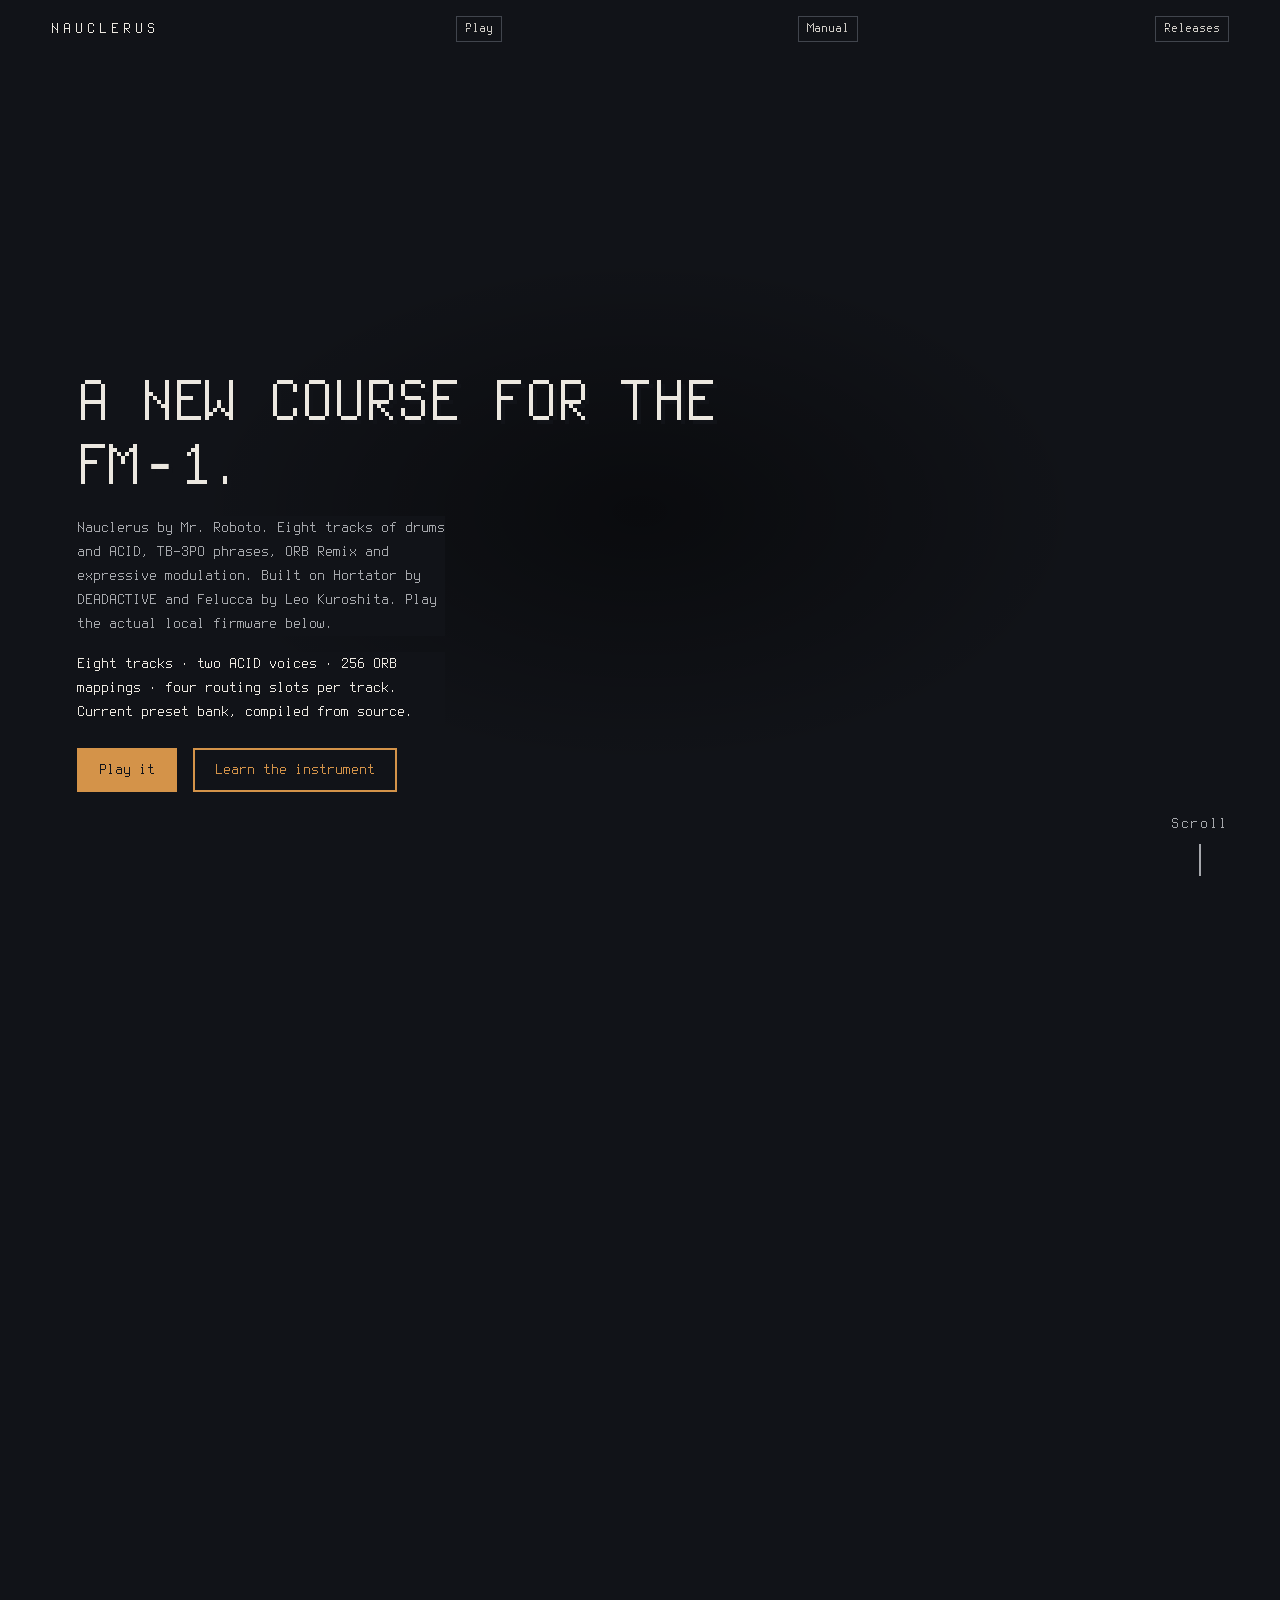
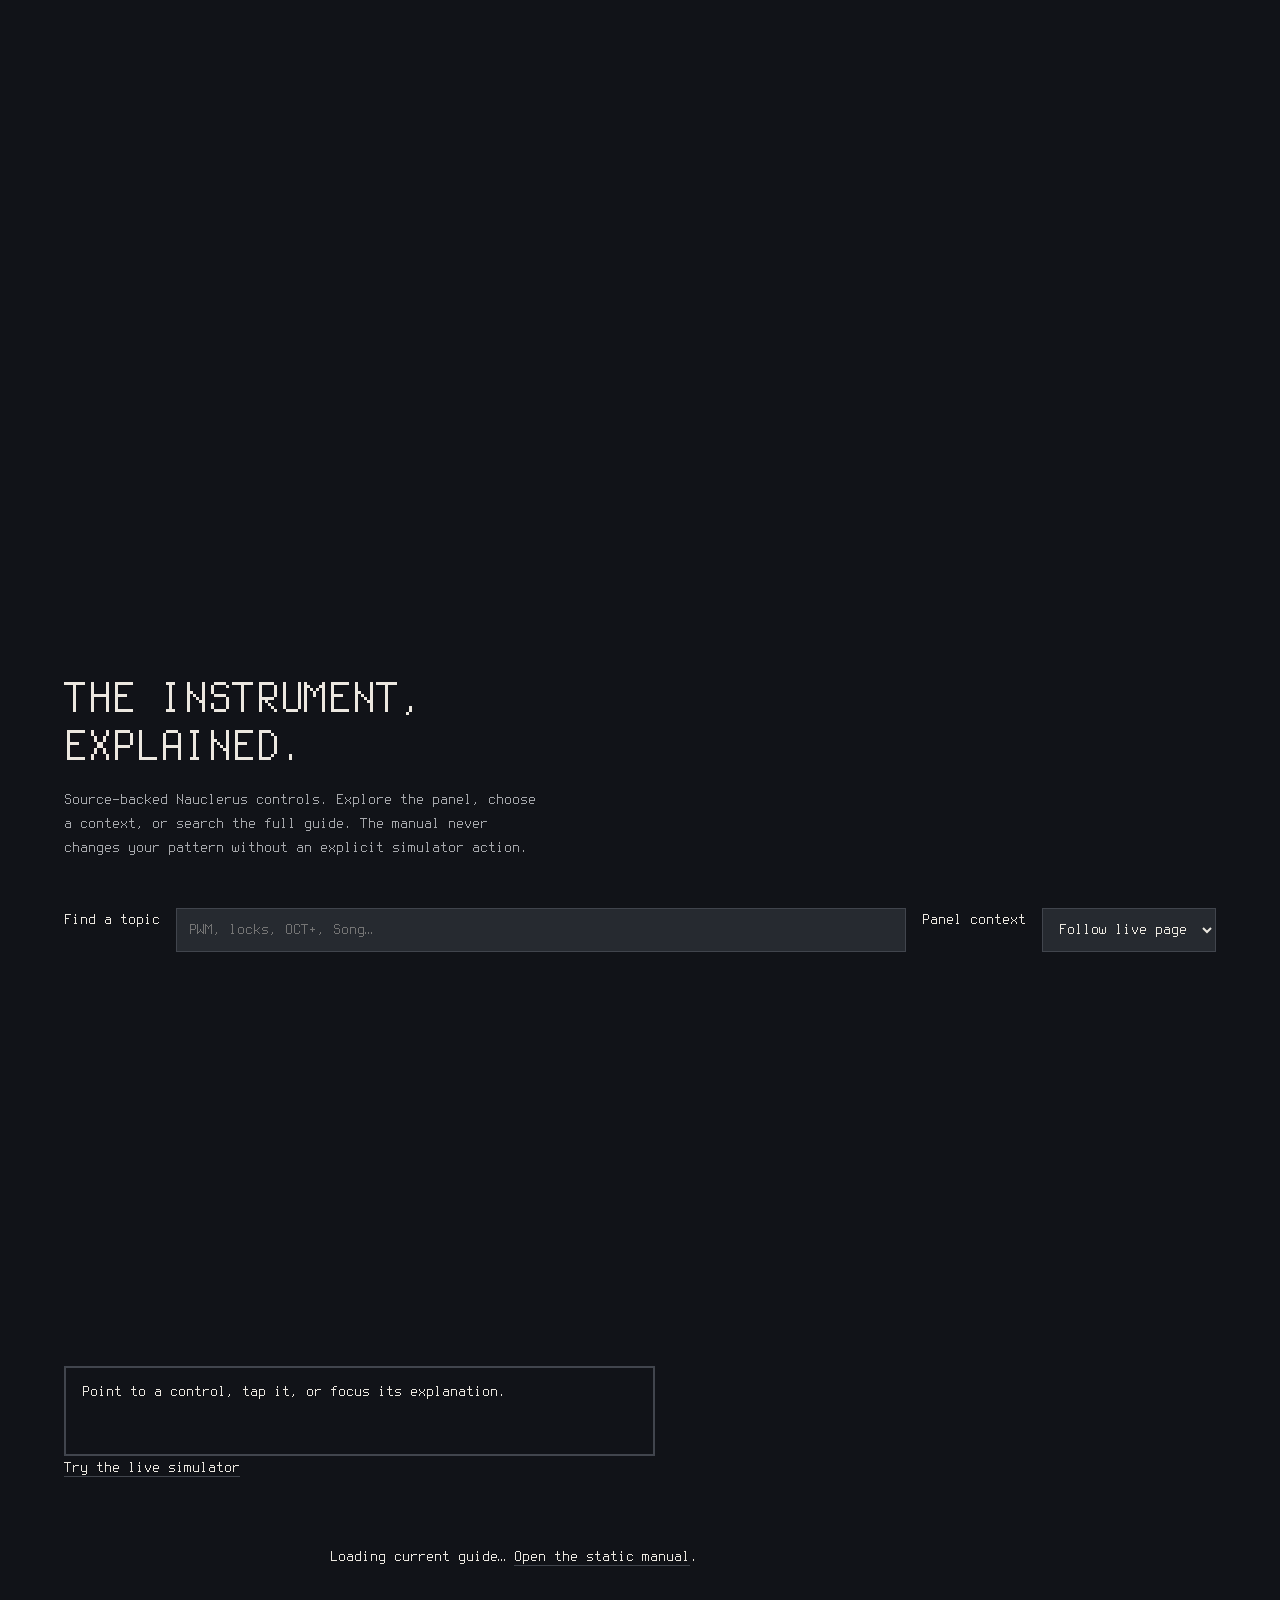
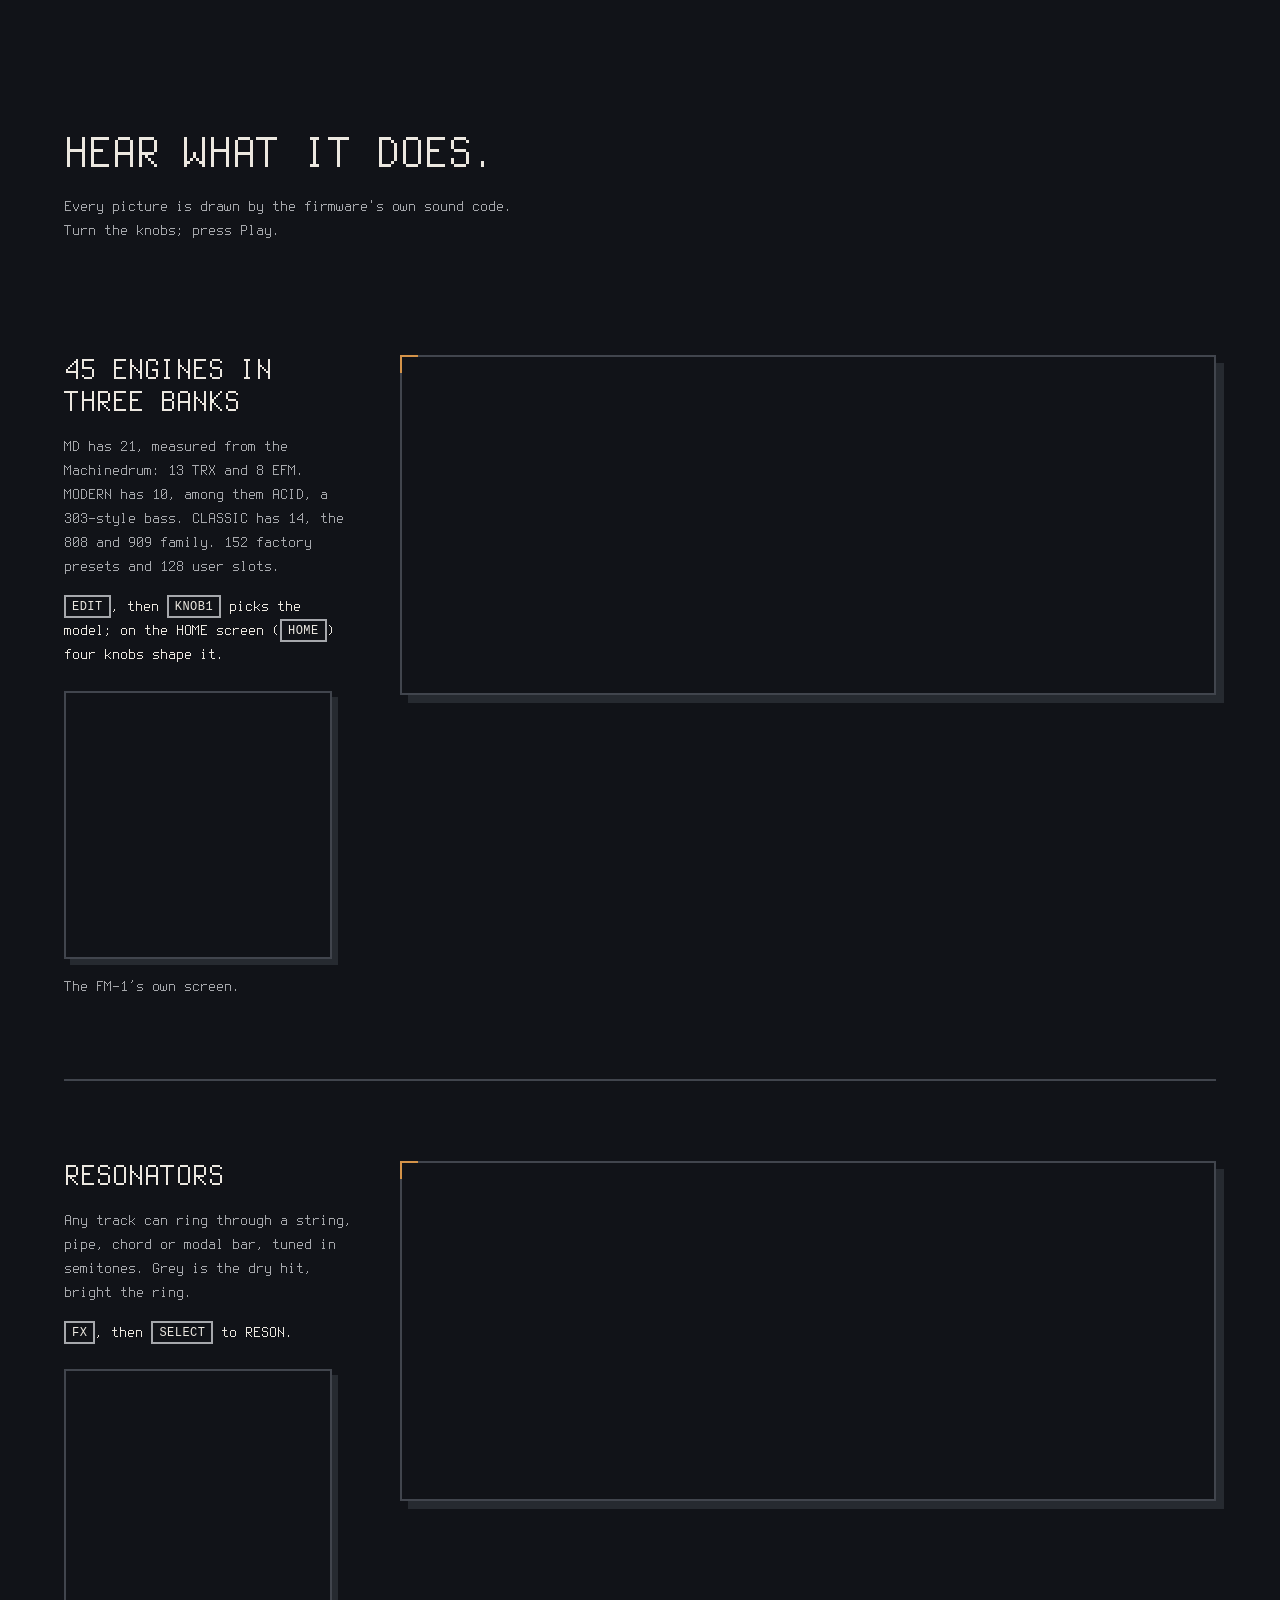
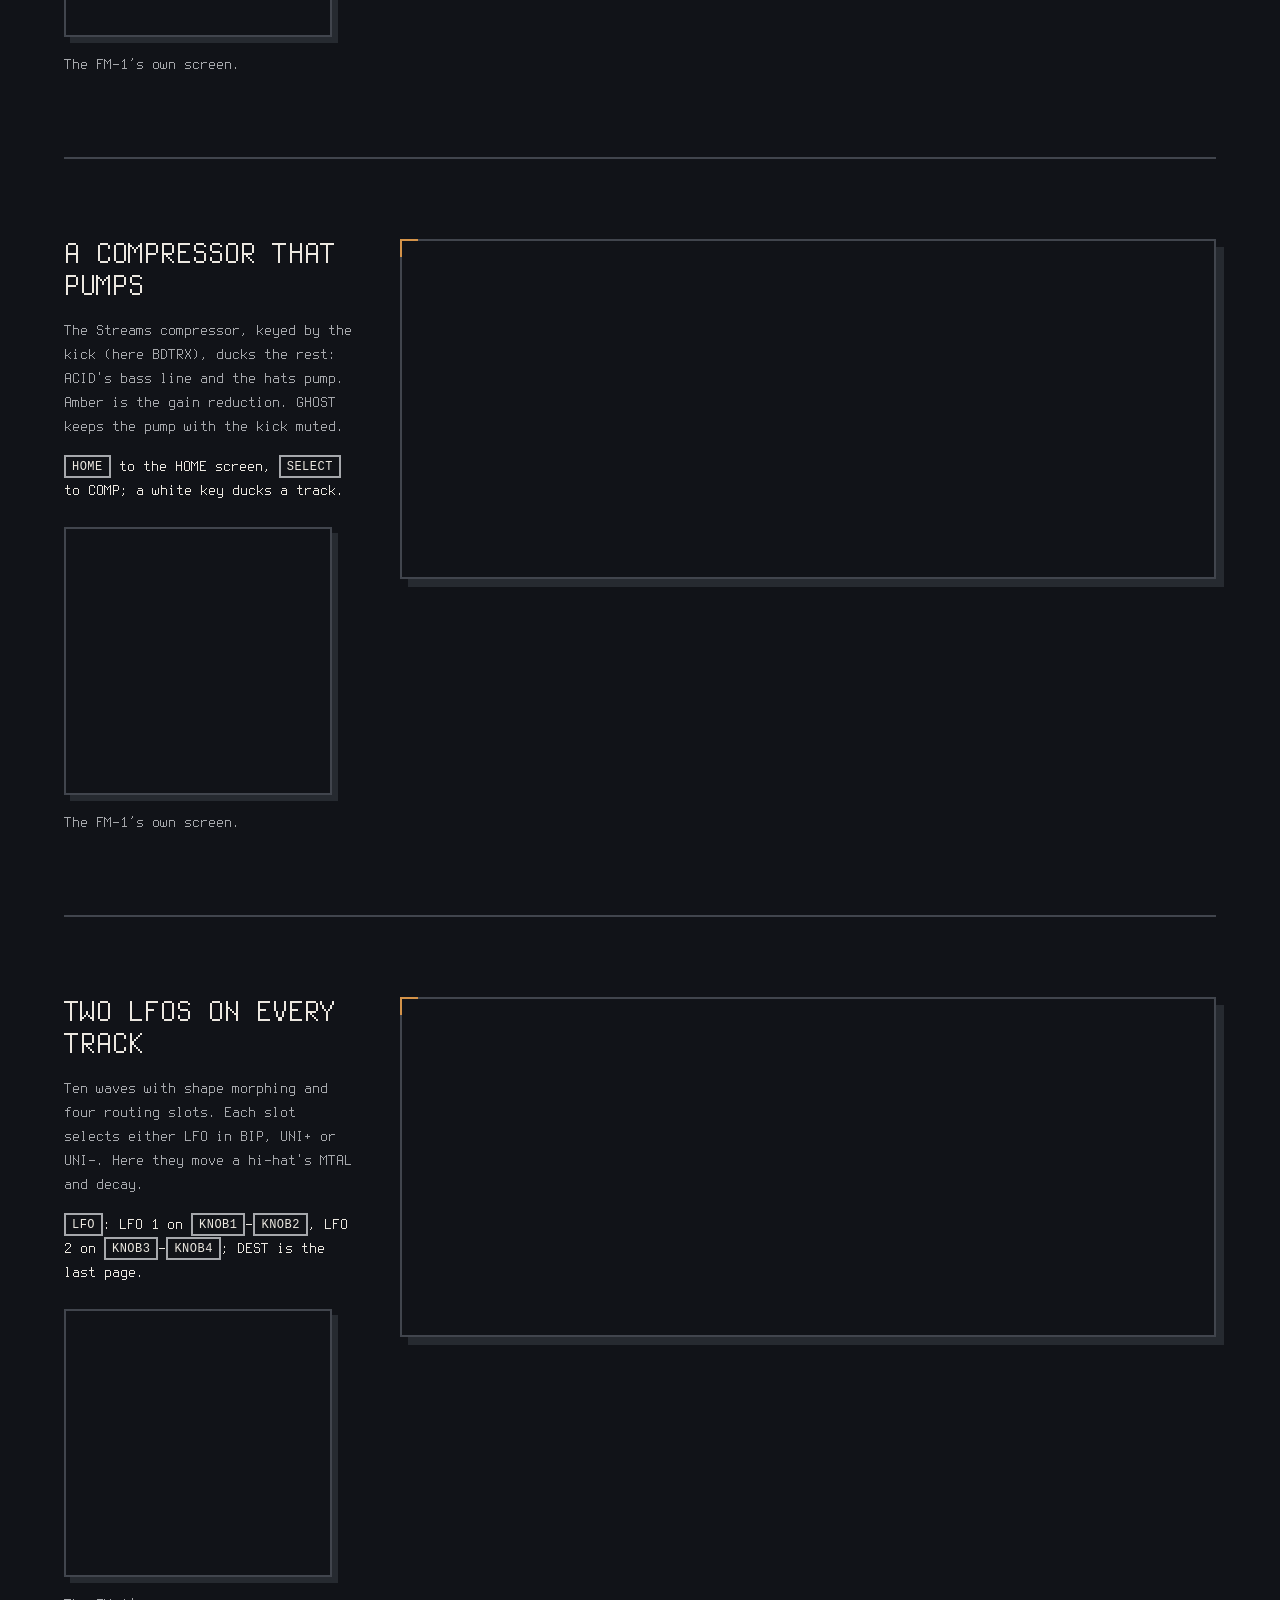
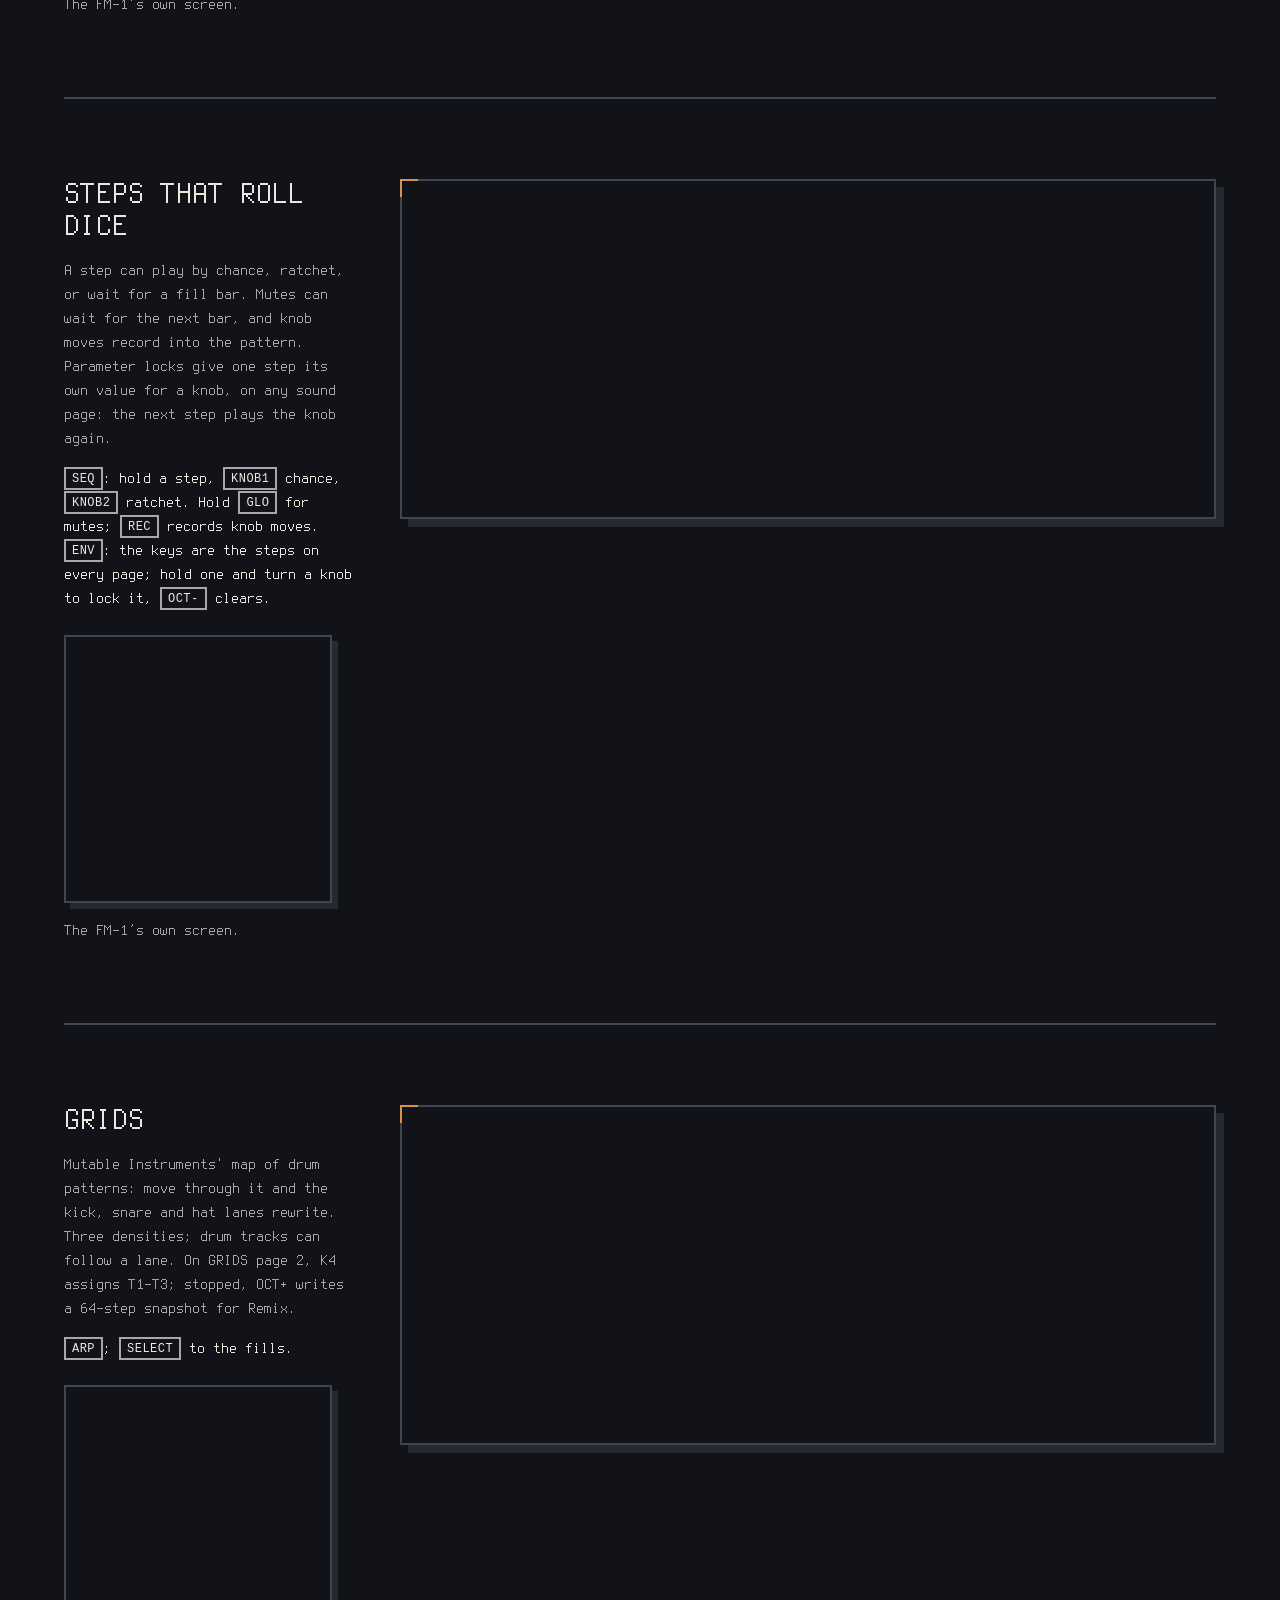
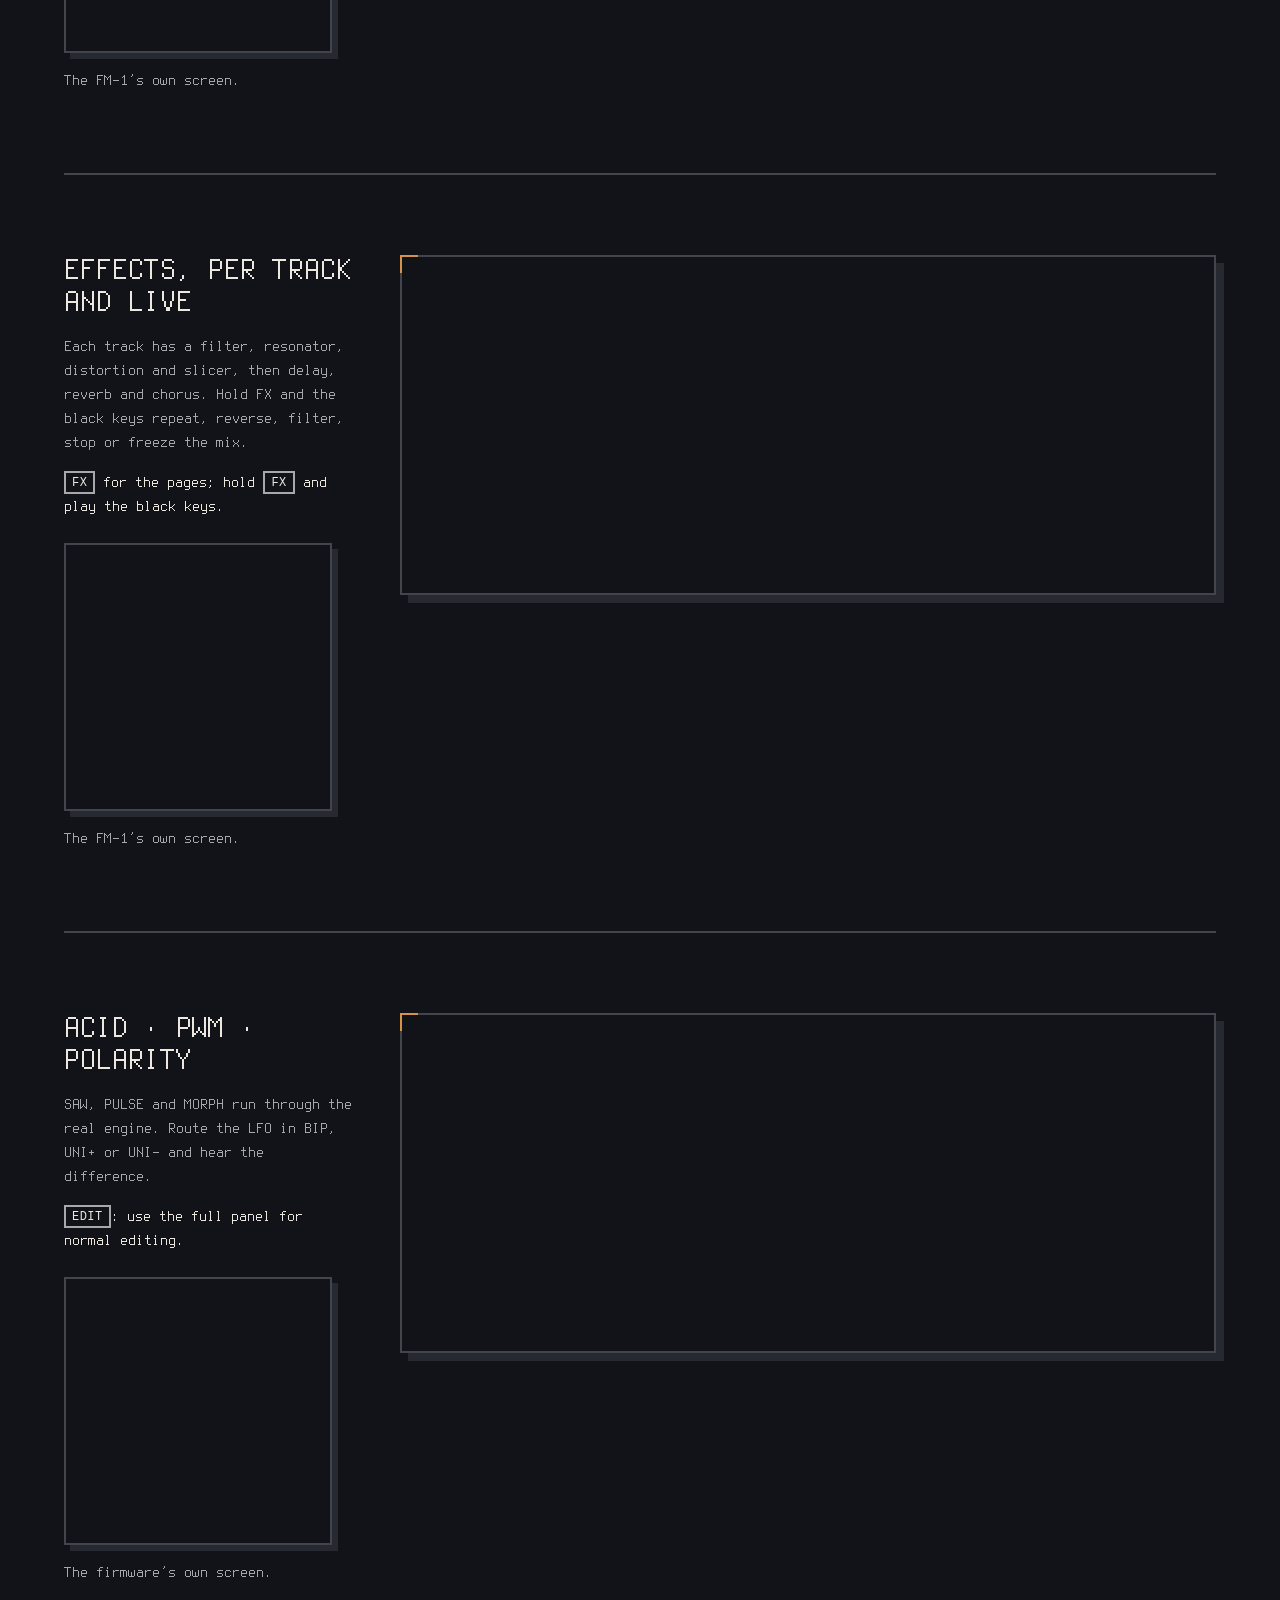
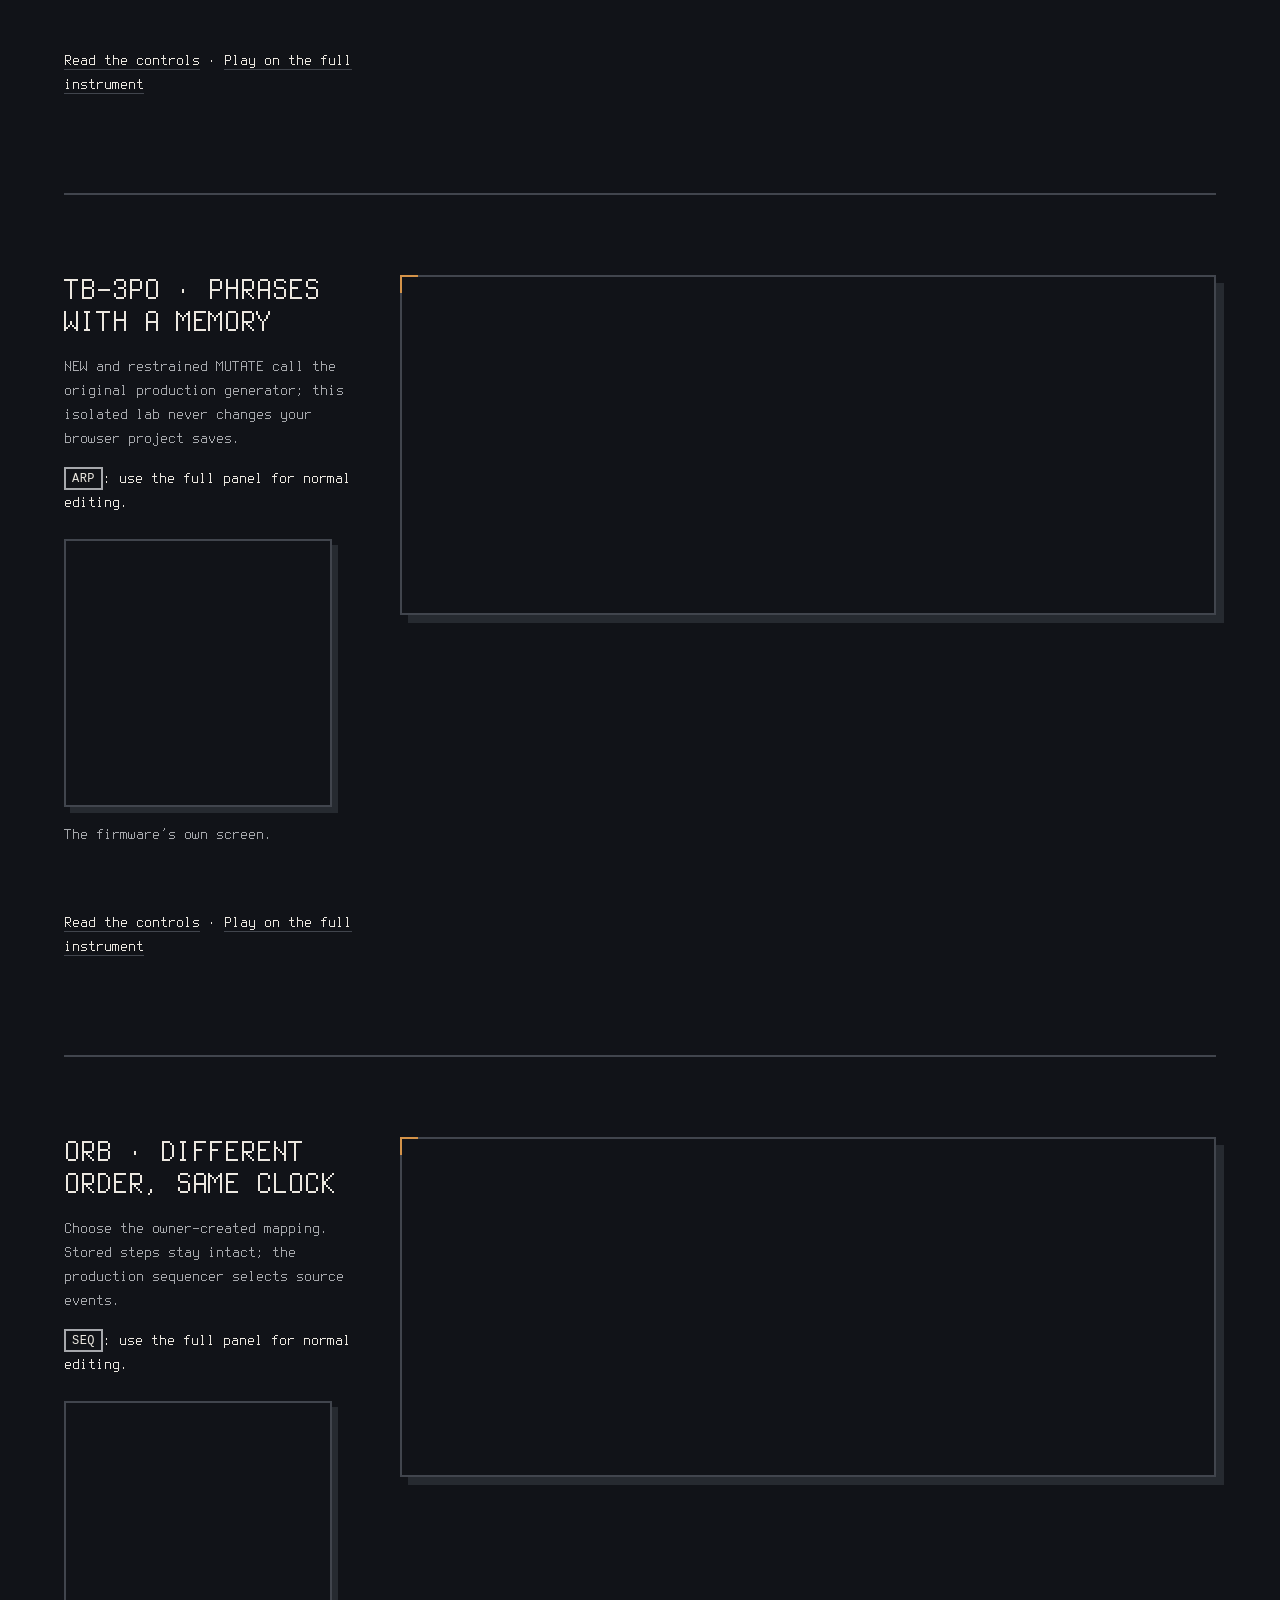
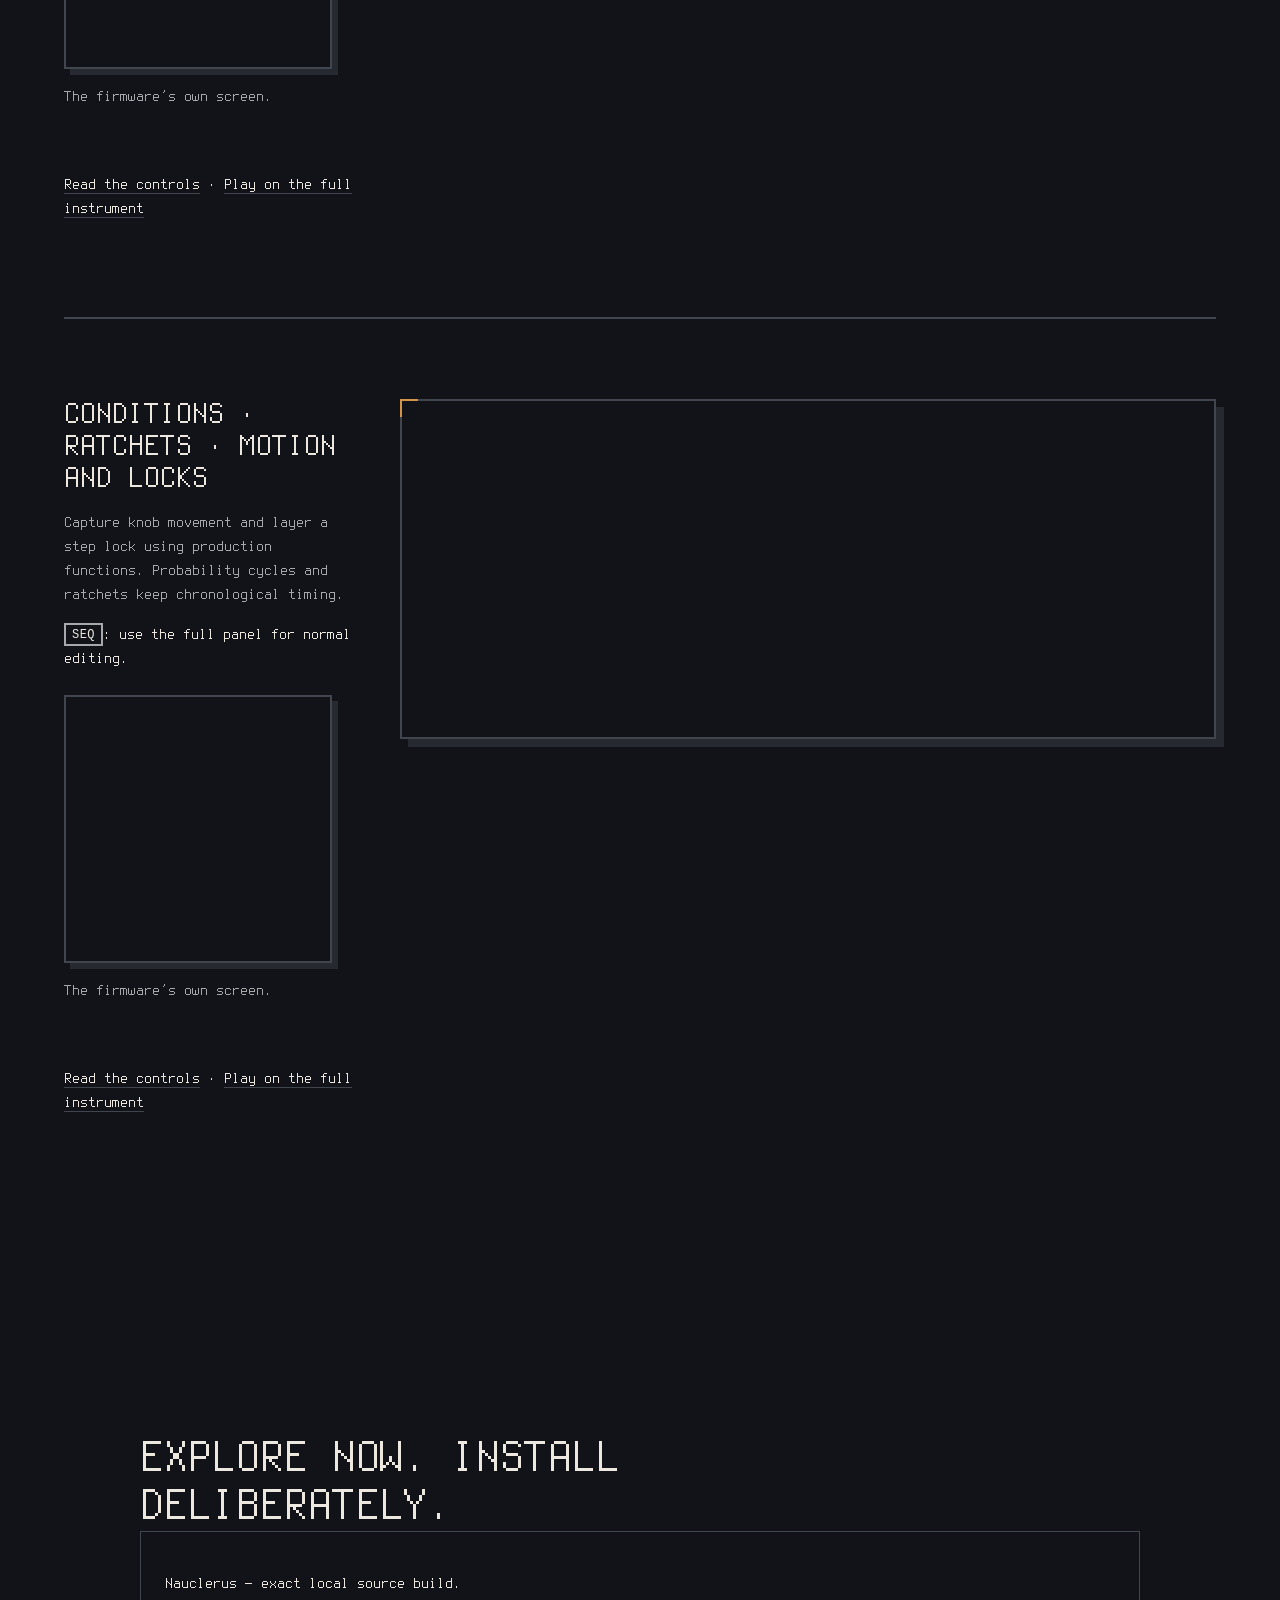
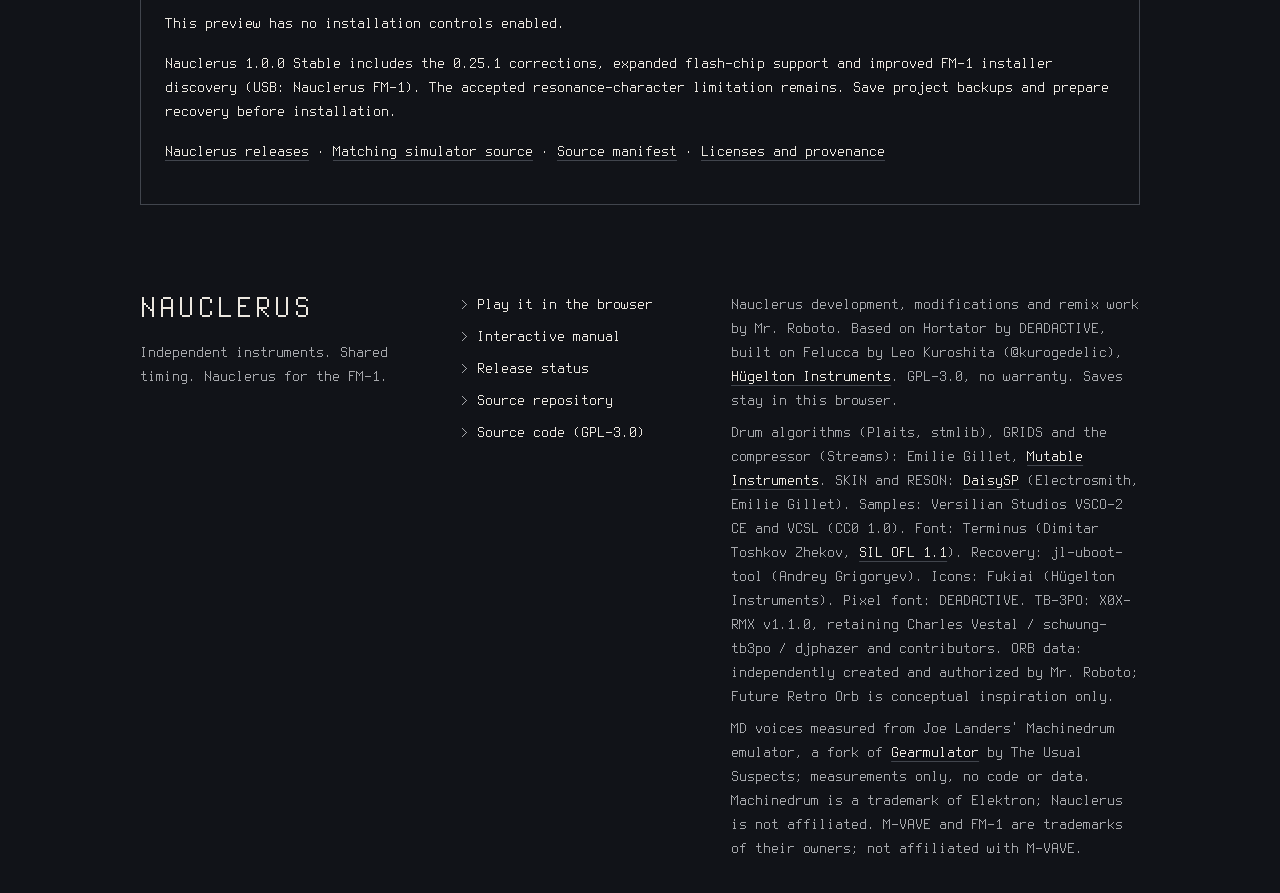
==== commit 6661d3b2: "Publish Nauclerus 1.0.0 Stable simulator, manual and verified installer" ====
--- a/index.html
+++ b/index.html
@@ -9,8 +9,8 @@
 <title>Nauclerus: drum-machine firmware for the M-VAVE FM-1</title>
 <meta name="description" content="Nauclerus turns the M-VAVE FM-1 into an eight-track drum machine with drums, two ACID voices, TB-3PO, ORB Remix and per-slot unipolar LFO routing. Play the current Nauclerus firmware in your browser and explore its interactive manual.">
 <link rel="canonical" href="https://mr-roboto.github.io/nauclerus/">
-<link rel="preload" href="terminus.woff?v=319fa1756664" as="font" type="font/woff" crossorigin>
-<link rel="stylesheet" href="sim.css?v=319fa1756664">
+<link rel="preload" href="terminus.woff?v=885112ac6477" as="font" type="font/woff" crossorigin>
+<link rel="stylesheet" href="sim.css?v=885112ac6477">
 </head>
 <body>
 <section id="hero" class="hero" aria-label="Nauclerus">
@@ -94,7 +94,7 @@
 <header class="manual-head"><h2 id="manual-title">The instrument, explained.</h2><p>Source-backed Nauclerus controls. Explore the panel, choose a context, or search the full guide. The manual never changes your pattern without an explicit simulator action.</p></header>
 <div class="manual-tools"><label for="manual-search">Find a topic</label><input id="manual-search" type="search" placeholder="PWM, locks, OCT+, Song…"><label for="manual-context">Panel context</label><select id="manual-context"><option value="auto">Follow live page</option><option value="general">General</option><option value="acid">ACID EDIT</option><option value="tb">TB-3PO</option><option value="remix">REMIX</option><option value="grids">GRIDS</option><option value="project">PROJECT</option><option value="menu">MENU</option></select></div>
 <div class="panel-map"><div class="map-stage"><div id="manual-mini" aria-label="Interactive FM-1 panel map"></div><p class="map-caption" id="map-caption" role="status">Point to a control, tap it, or focus its explanation.</p><a href="#play">Try the live simulator</a></div><div id="map-list" class="map-list"></div></div>
-<div class="manual-layout"><nav id="manual-nav" class="manual-nav" aria-label="Manual topics"></nav><div id="manual-topics" class="manual-topics"><p>Loading current guide… <a href="manual.html?v=319fa1756664">Open the static manual</a>.</p></div></div>
+<div class="manual-layout"><nav id="manual-nav" class="manual-nav" aria-label="Manual topics"></nav><div id="manual-topics" class="manual-topics"><p>Loading current guide… <a href="manual.html?v=885112ac6477">Open the static manual</a>.</p></div></div>
 </section>
 
 <section id="features" class="features" aria-labelledby="features-title">
@@ -202,7 +202,7 @@
 <article class="chapter" id="f-events"><div class="ch-text"><h3>Conditions · ratchets · Motion and locks</h3><p>Capture knob movement and layer a step lock using production functions. Probability cycles and ratchets keep chronological timing.</p><p class="where"><b>SEQ</b>: use the full panel for normal editing.</p><figure class="device-screen"><canvas width="240" height="240" role="img" aria-label="Current Nauclerus screen"></canvas><figcaption>The firmware’s own screen.</figcaption></figure></div><div class="plate" data-piece="events"></div><p class="where"><a href="#manual">Read the controls</a> · <a href="#play">Play on the full instrument</a></p></article>
 </section>
 
-<section id="release-status" class="install" aria-labelledby="install-title"><header class="install-head"><h2 id="install-title">Explore now. Install deliberately.</h2></header><div class="release-status"><p id="fw-version">Nauclerus — exact local source build.</p><p id="release-install-status">This preview has no installation controls enabled.</p><p><a id="release-install-link" href="webapp/installer/" hidden>Install the verified stable Nauclerus package</a></p><p>Nauclerus 0.25.0 preserves the accepted RC13 implementation. The accepted resonance-character limitation remains. Save project backups and prepare recovery before installation.</p><p><a href="https://github.com/Mr-Roboto/nauclerus/releases">Nauclerus releases</a> · <a href="source.tar.gz?v=319fa1756664">Matching simulator source</a> · <a href="source-manifest.json?v=319fa1756664">Source manifest</a> · <a href="LICENSING.md">Licenses and provenance</a></p><ul id="whats-new"></ul></div></section>
+<section id="release-status" class="install" aria-labelledby="install-title"><header class="install-head"><h2 id="install-title">Explore now. Install deliberately.</h2></header><div class="release-status"><p id="fw-version">Nauclerus — exact local source build.</p><p id="release-install-status">This preview has no installation controls enabled.</p><p><a id="release-install-link" href="webapp/installer/" hidden>Install the verified stable Nauclerus package</a></p><p>Nauclerus 1.0.0 Stable includes the 0.25.1 corrections, expanded flash-chip support and improved FM-1 installer discovery (USB: Nauclerus FM-1). The accepted resonance-character limitation remains. Save project backups and prepare recovery before installation.</p><p><a href="https://github.com/Mr-Roboto/nauclerus/releases">Nauclerus releases</a> · <a href="source.tar.gz?v=885112ac6477">Matching simulator source</a> · <a href="source-manifest.json?v=885112ac6477">Source manifest</a> · <a href="LICENSING.md">Licenses and provenance</a></p><ul id="whats-new"></ul></div></section>
 <footer class="foot">
   <div class="foot-brand">
     <p class="silk foot-mark">NAUCLERUS</p>
@@ -213,7 +213,7 @@
     <a href="#manual">Interactive manual</a>
     <a href="#release-status">Release status</a>
     <a href="https://github.com/Mr-Roboto/nauclerus">Source repository</a>
-    <a href="source.tar.gz?v=319fa1756664">Source code (GPL-3.0)</a>
+    <a href="source.tar.gz?v=885112ac6477">Source code (GPL-3.0)</a>
   </nav>
   <div class="foot-credits">
     <p>Nauclerus development, modifications and remix work by Mr. Roboto. Based on Hortator by DEADACTIVE, built on Felucca by Leo Kuroshita (@kurogedelic),
@@ -223,7 +223,7 @@
       <a href="https://github.com/pichenettes/eurorack" target="_blank" rel="noopener">Mutable Instruments</a>. SKIN
       and RESON: <a href="https://github.com/daisyaudio/DaisySP" target="_blank" rel="noopener">DaisySP</a>
       (Electrosmith, Emilie Gillet). Samples: Versilian Studios VSCO-2 CE and VCSL (CC0 1.0). Font: Terminus (Dimitar
-      Toshkov Zhekov, <a href="terminus-license.txt?v=319fa1756664">SIL OFL 1.1</a>). Recovery: jl-uboot-tool (Andrey Grigoryev).
+      Toshkov Zhekov, <a href="terminus-license.txt?v=885112ac6477">SIL OFL 1.1</a>). Recovery: jl-uboot-tool (Andrey Grigoryev).
       Icons: Fukiai (Hügelton Instruments). Pixel font: DEADACTIVE. TB-3PO: X0X-RMX v1.1.0, retaining Charles Vestal / schwung-tb3po / djphazer and contributors. ORB data: independently created and authorized by Mr. Roboto; Future Retro Orb is conceptual inspiration only.</p>
     <p>MD voices measured from Joe Landers' Machinedrum emulator, a fork of
       <a href="https://github.com/dsp56300/gearmulator" target="_blank" rel="noopener">Gearmulator</a> by The Usual
@@ -231,6 +231,6 @@
       affiliated. M-VAVE and FM-1 are trademarks of their owners; not affiliated with M-VAVE.</p>
   </div>
 </footer>
-<script type="module" src="app.js?v=319fa1756664"></script>
+<script type="module" src="app.js?v=885112ac6477"></script>
 </body>
 </html>
--- a/sim.css
+++ b/sim.css
@@ -2,7 +2,7 @@
  * Drum machine fork: 2026 DEADACTIVE */
 /* Nauclerus portal palette is independent of the firmware LCD. The instrument
  * retains hardware greys, real RGB565 LCD pixels and Terminus type. */
-@font-face { font-family: "Nauclerus Terminus"; src: url("terminus.woff?v=319fa1756664") format("woff"); font-display: swap; }
+@font-face { font-family: "Nauclerus Terminus"; src: url("terminus.woff?v=885112ac6477") format("woff"); font-display: swap; }
 :root {
   --bg: #111318; --surface: #262A30; --text: #ECE8E0;
   --secondary: #A6A8AC; --accent: #D49349; --border: #41454D;
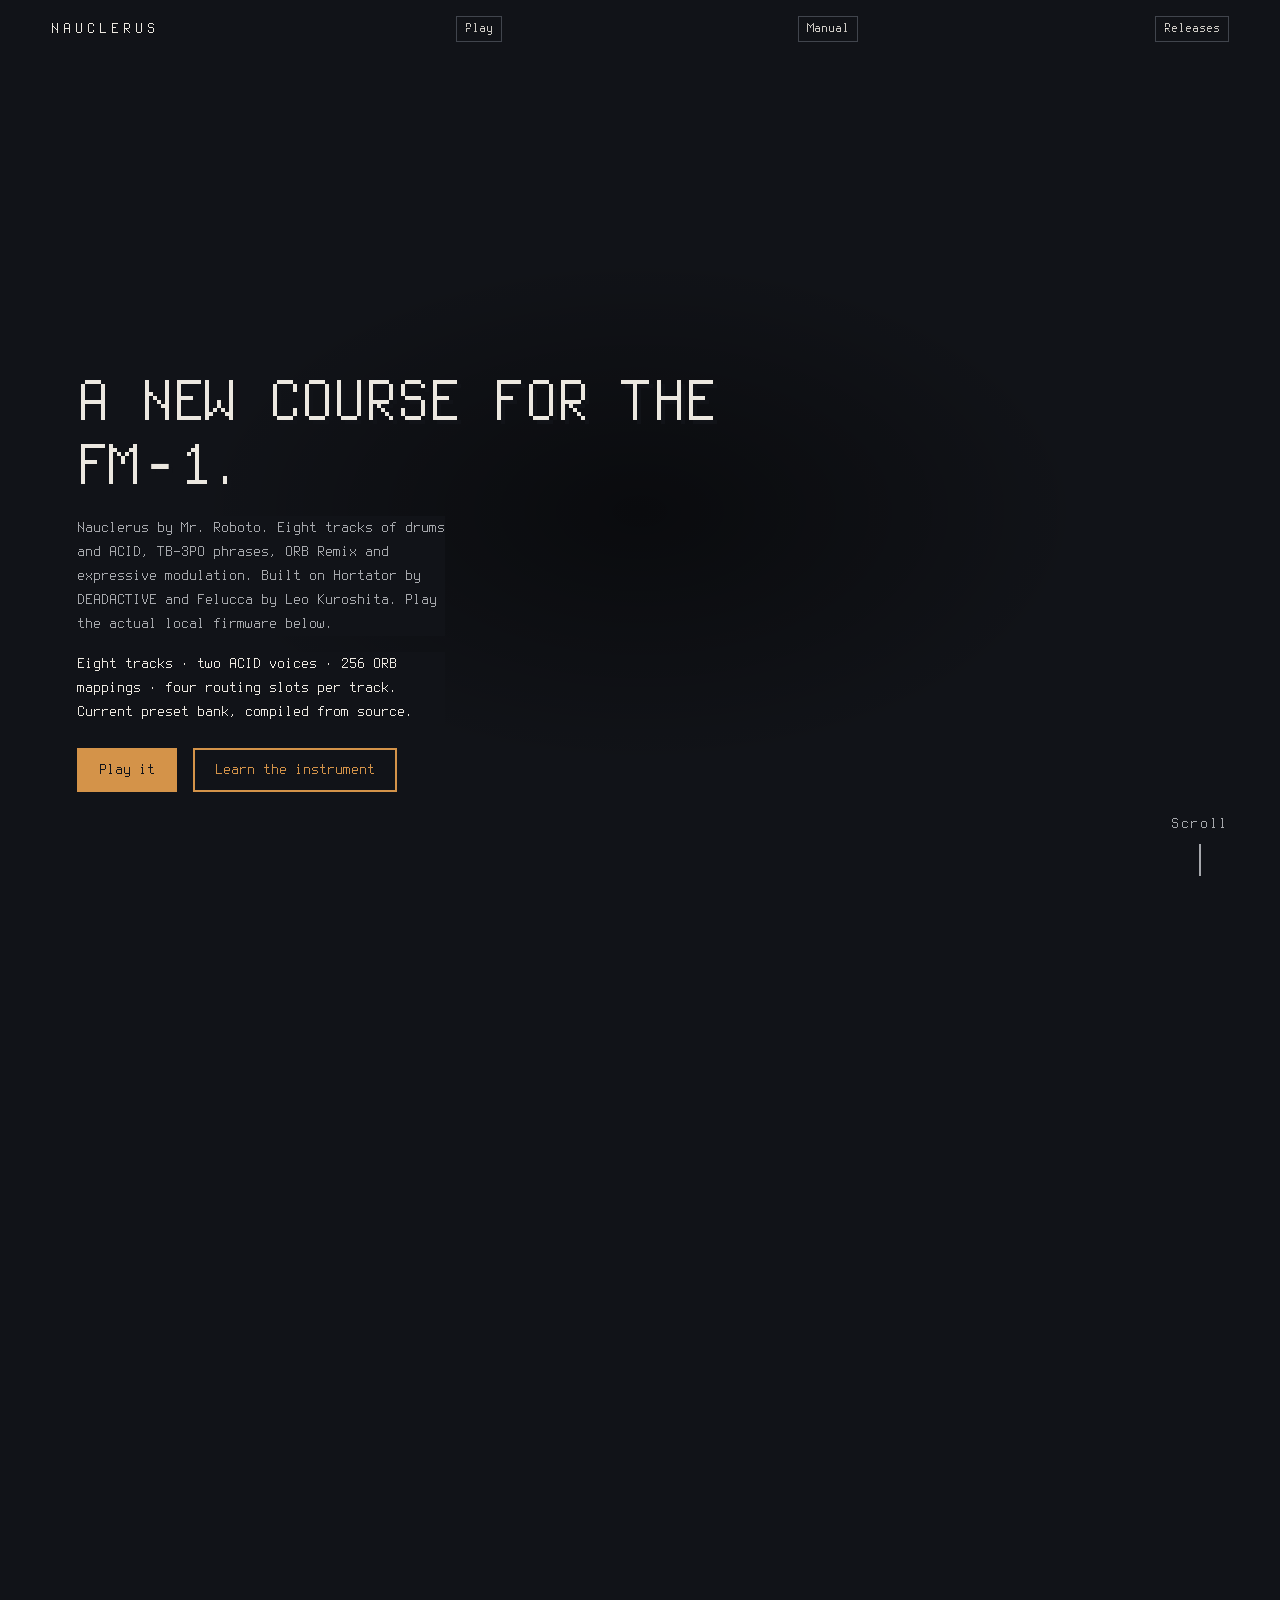
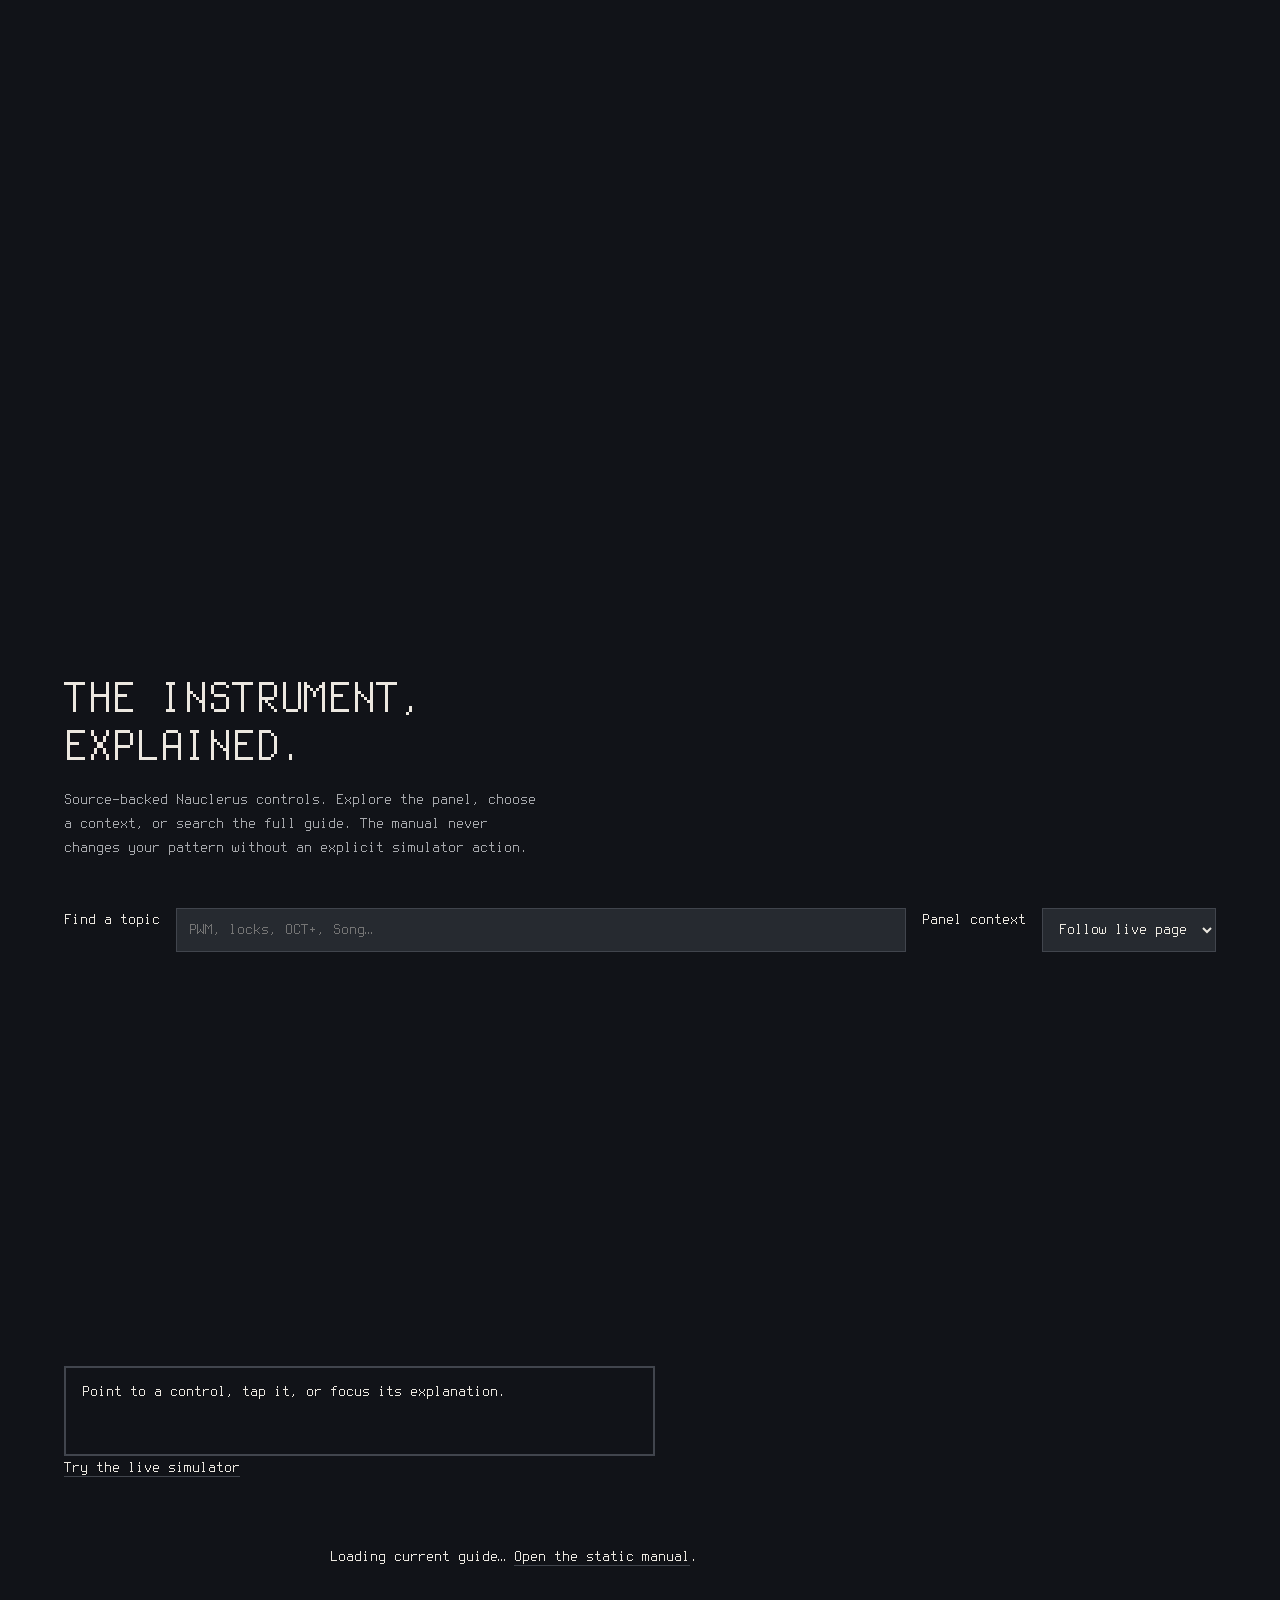
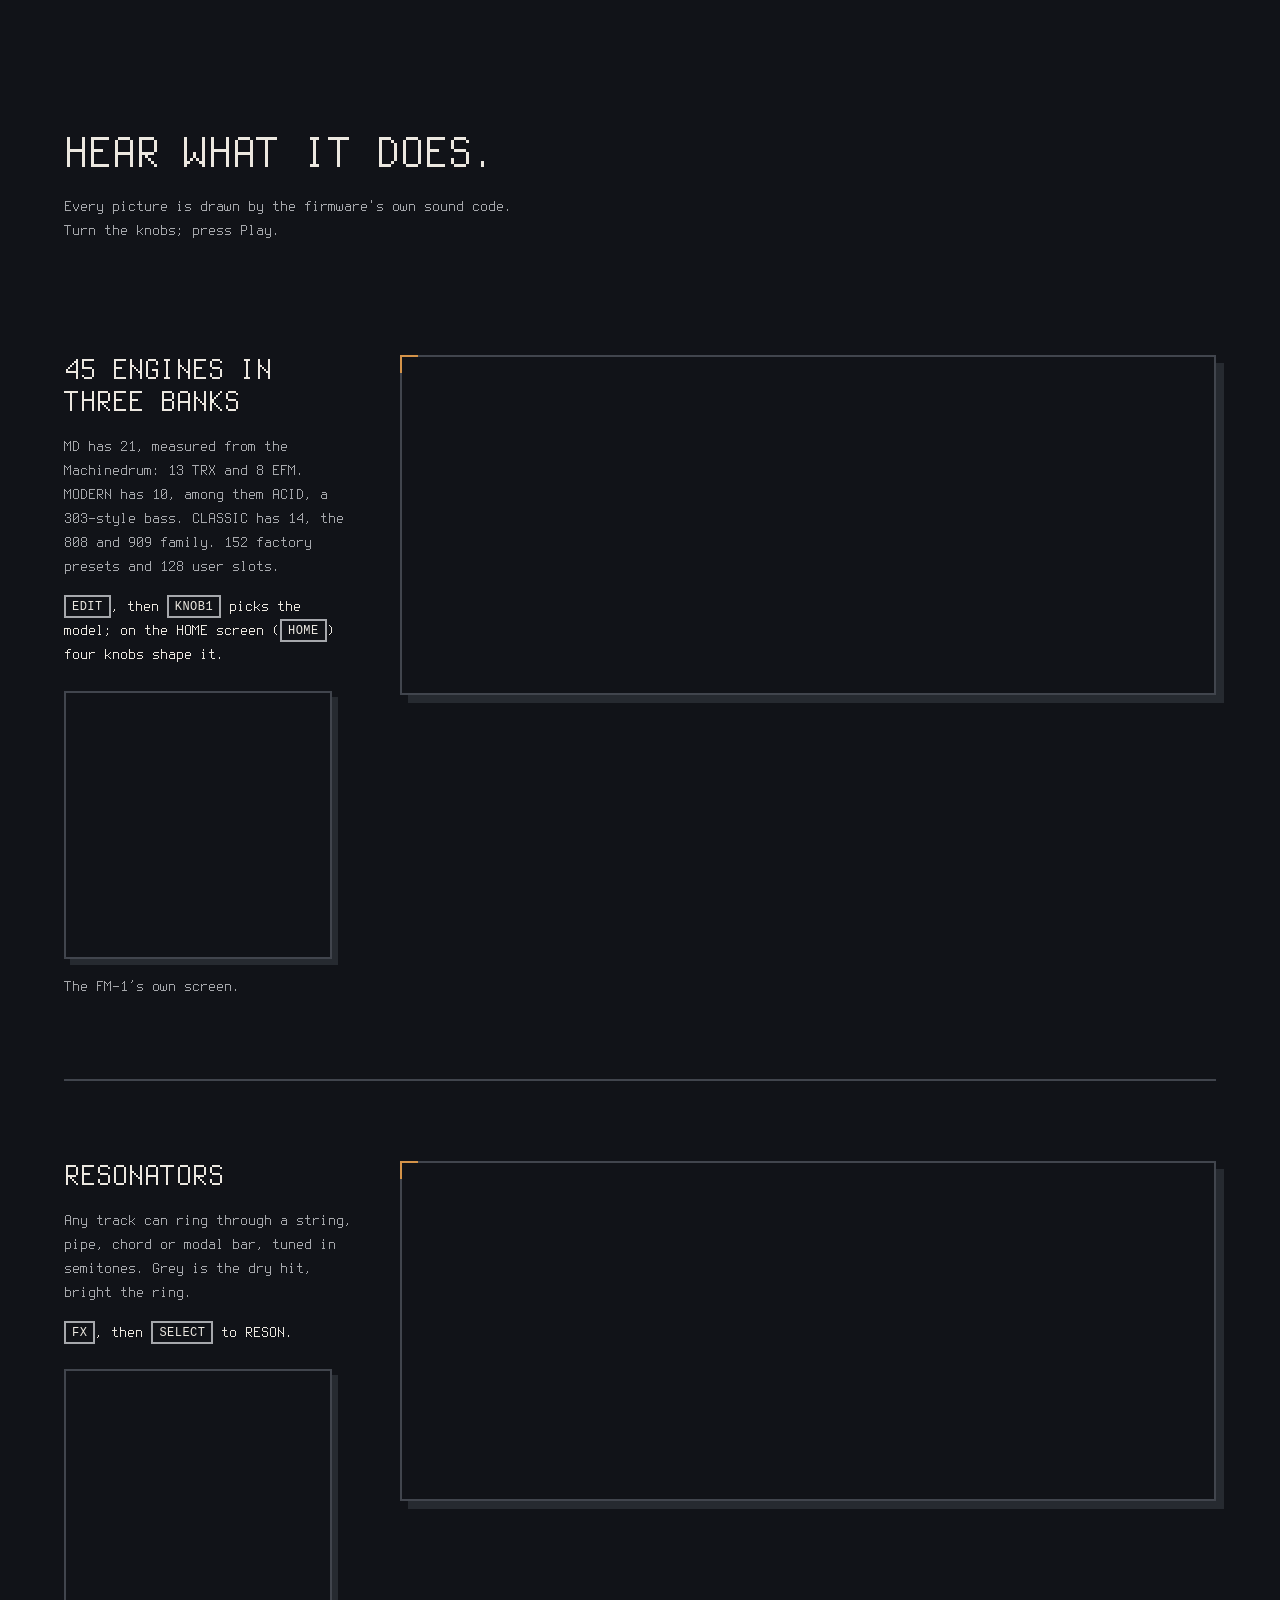
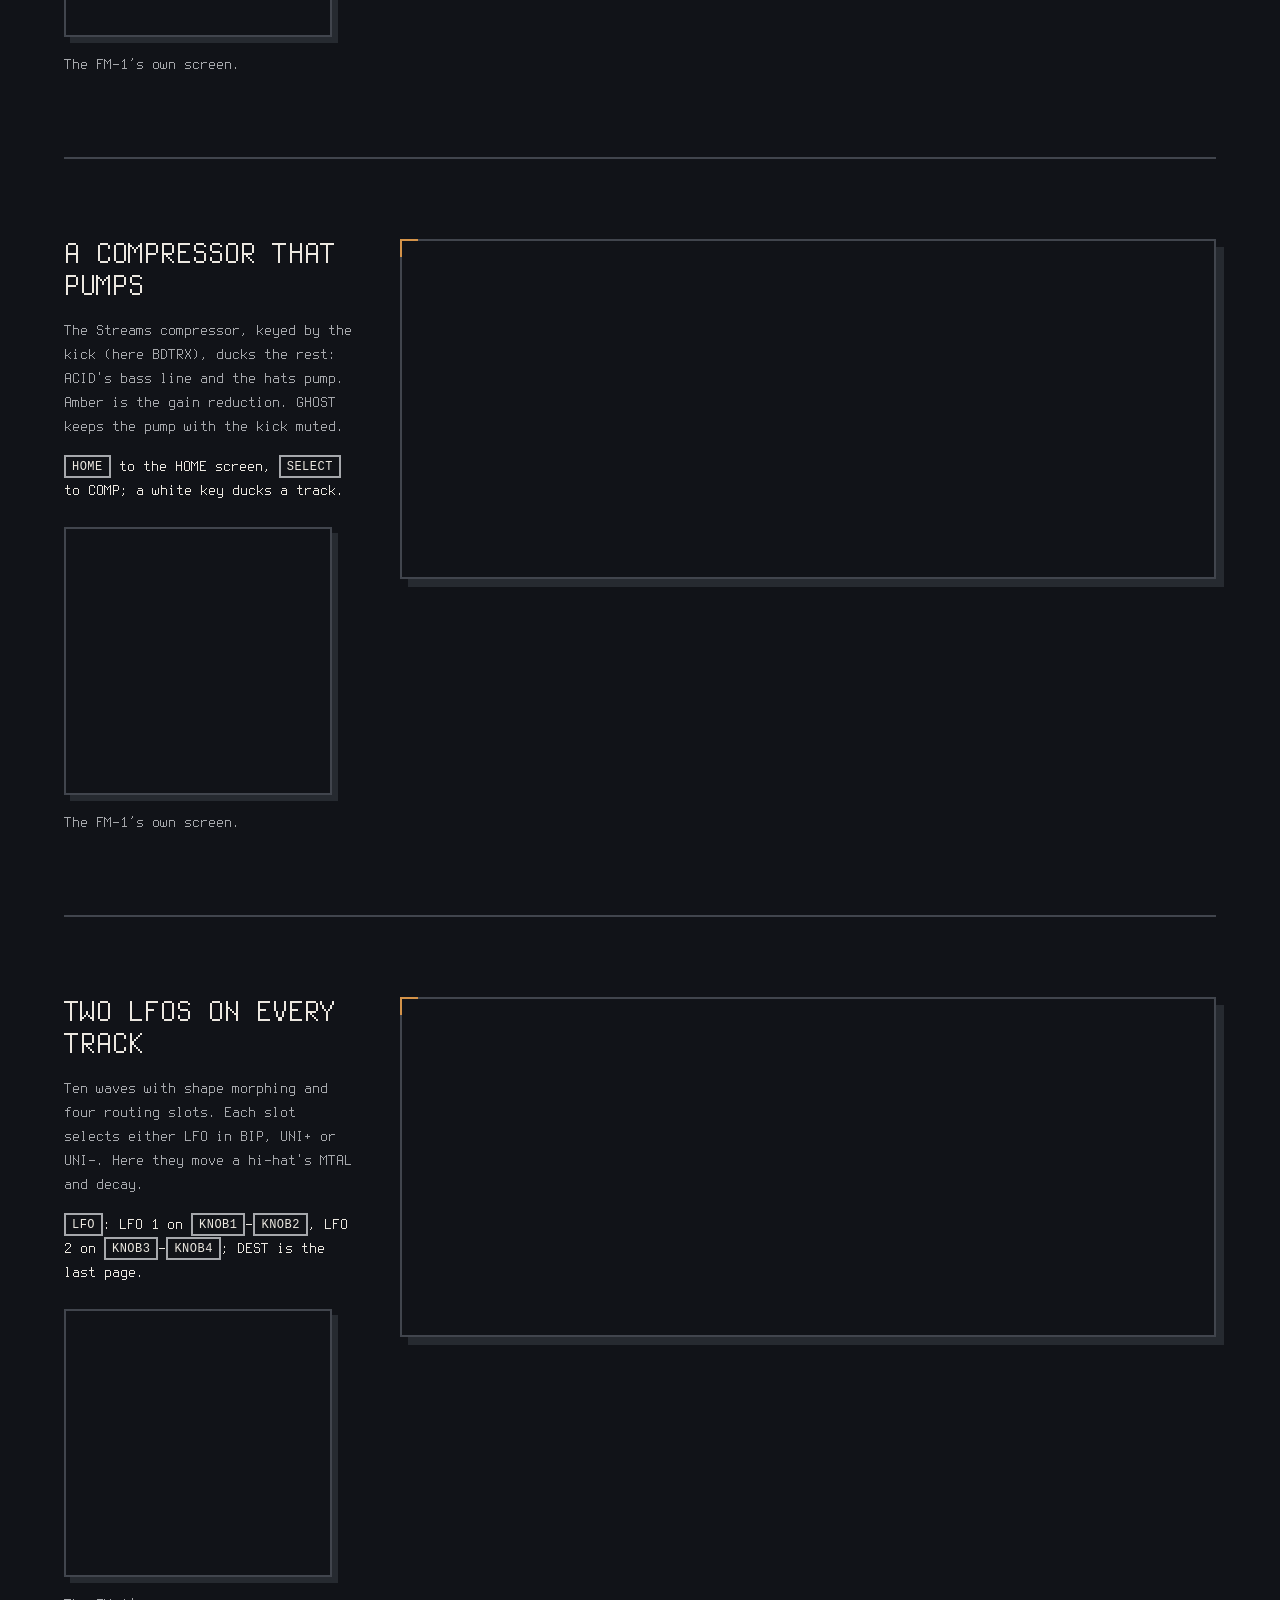
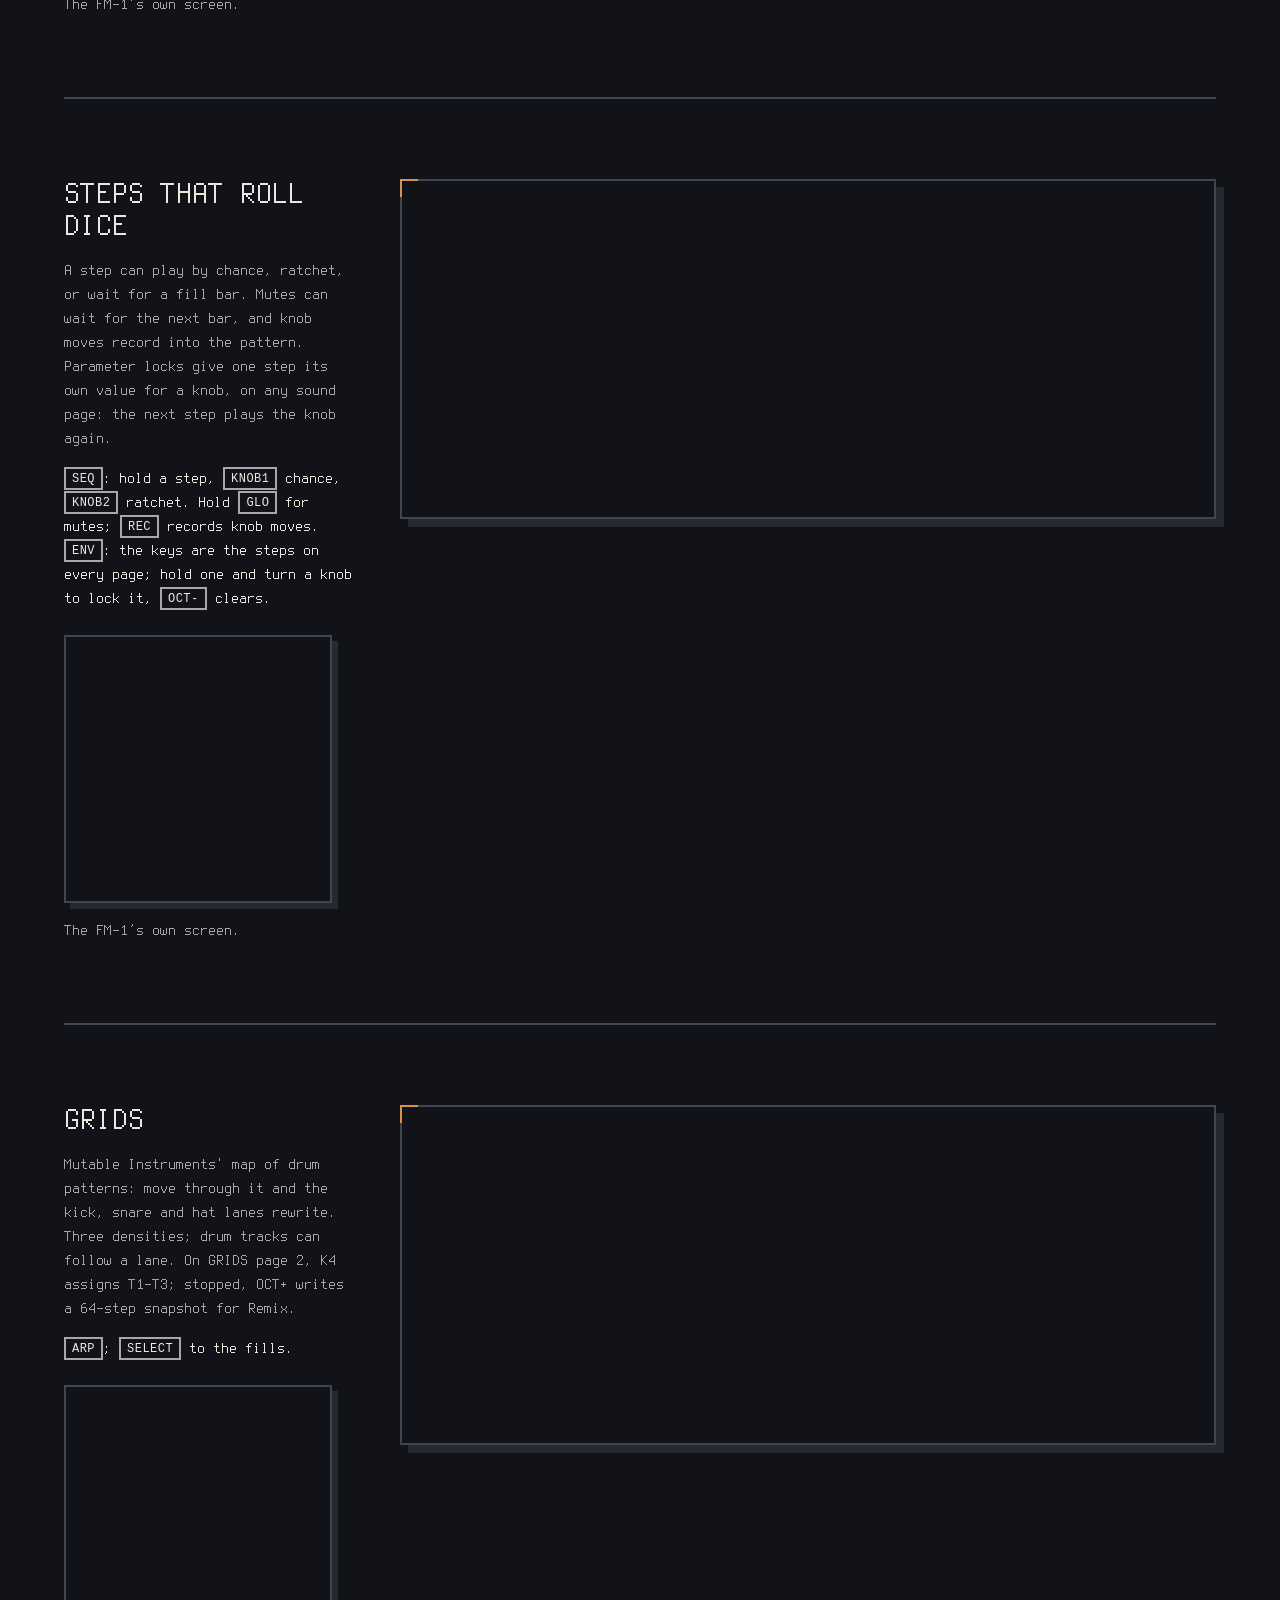
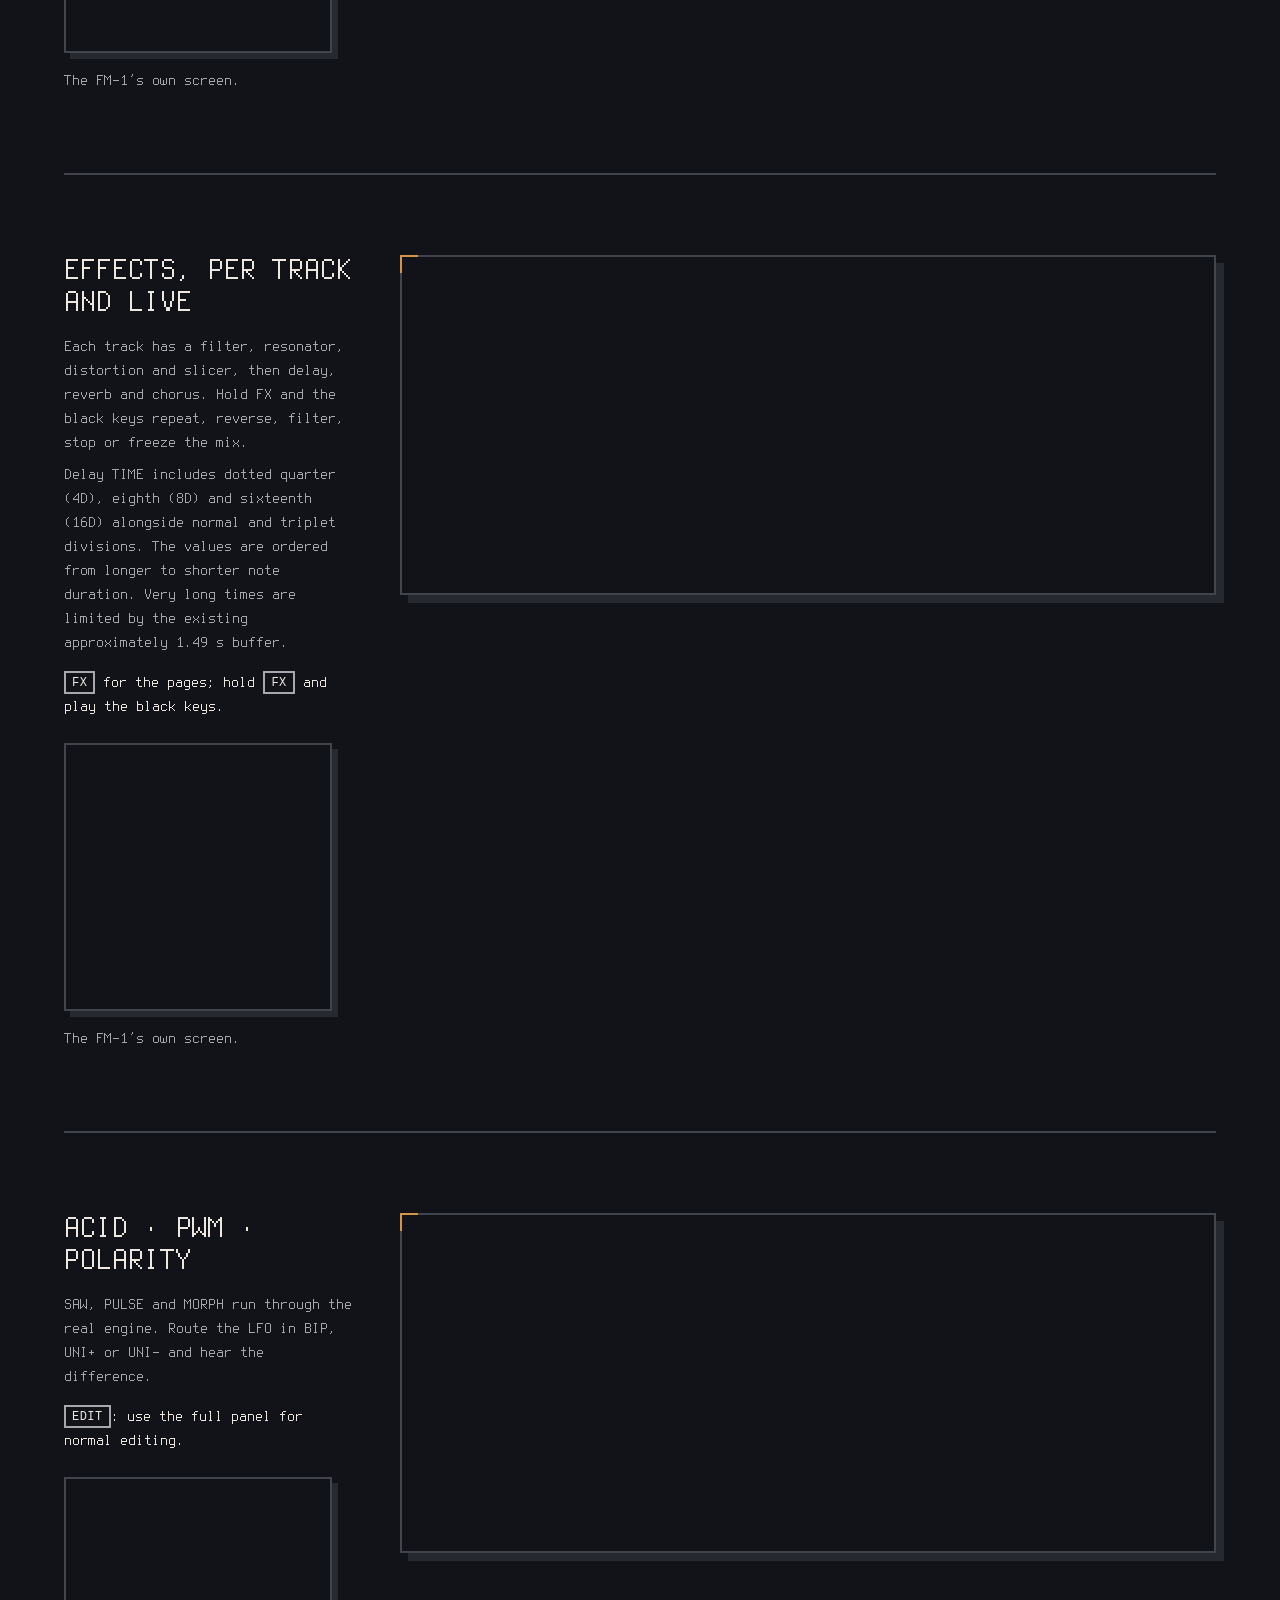
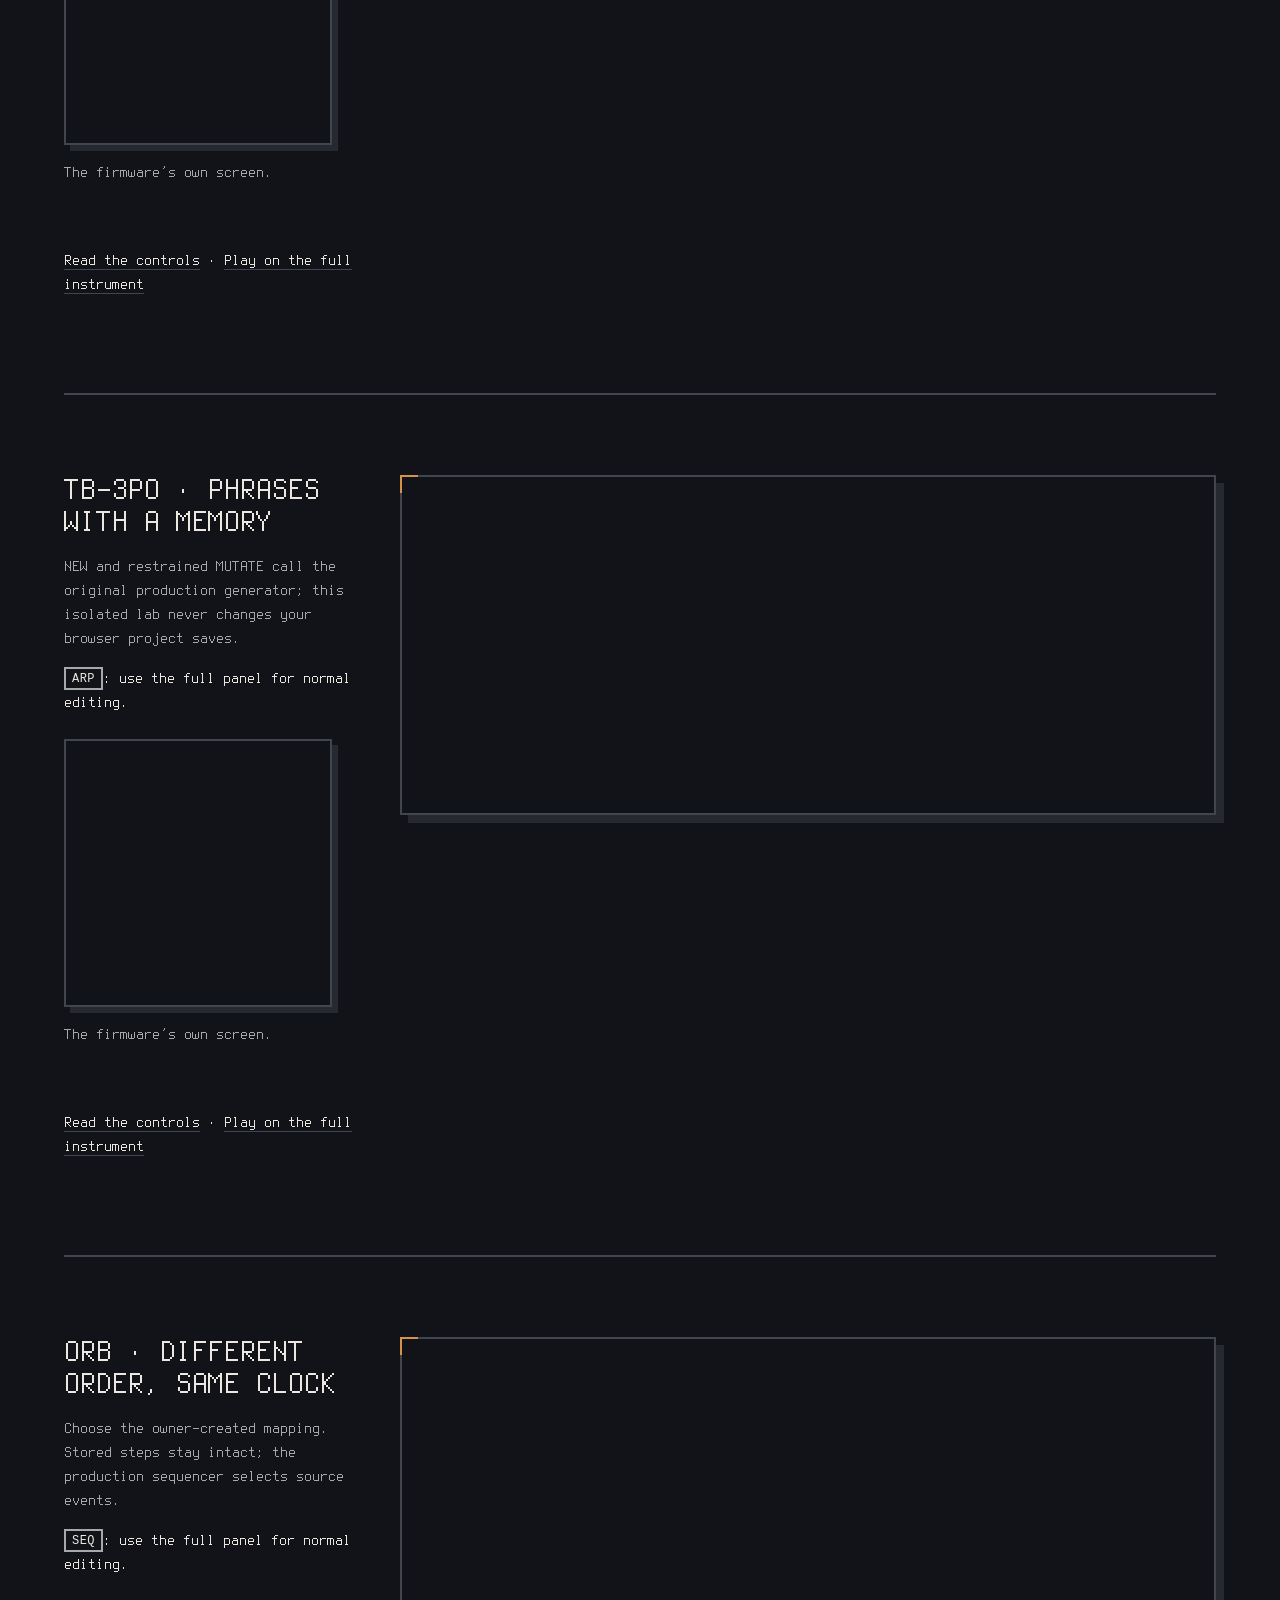
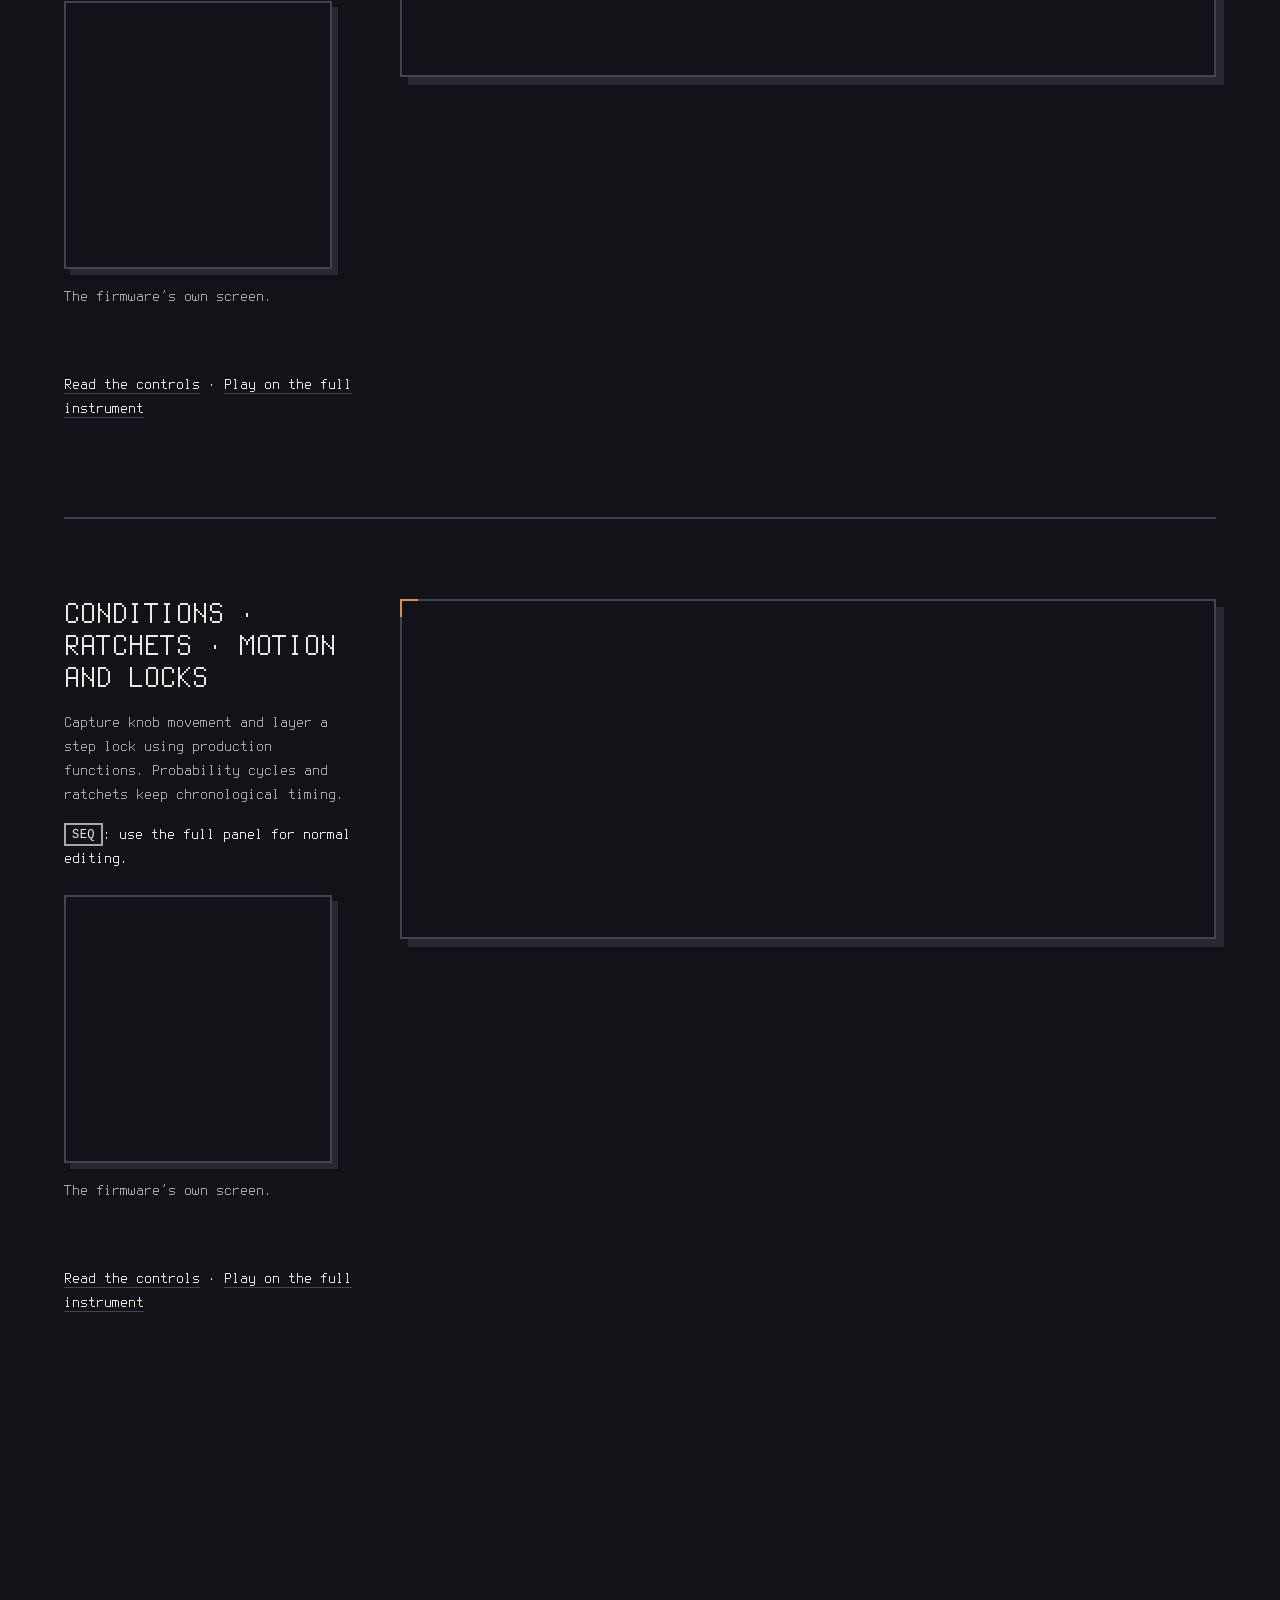
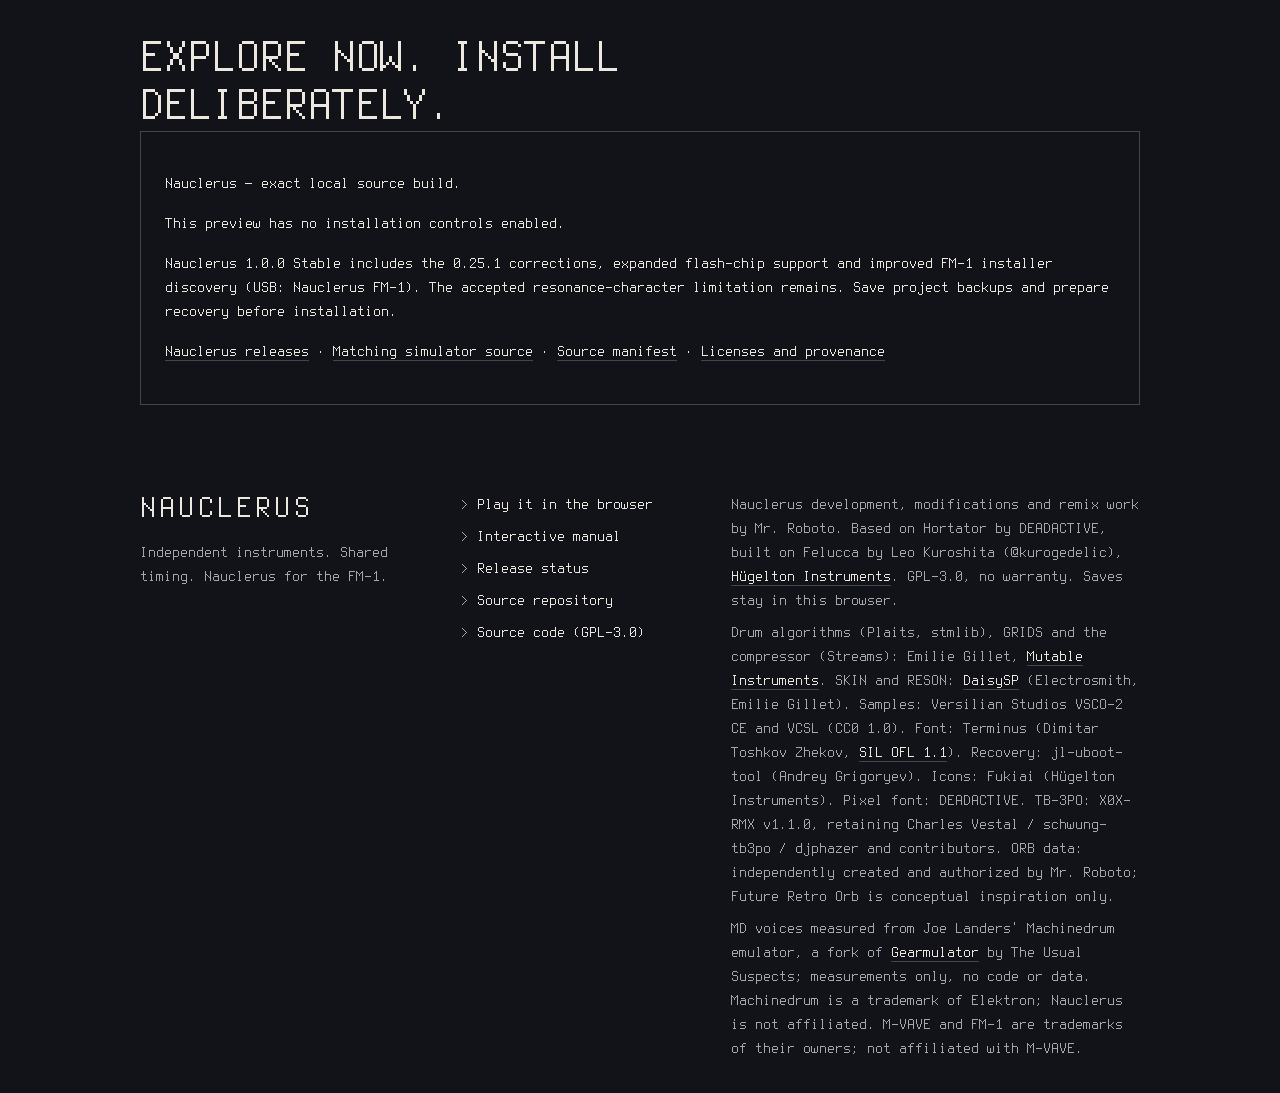
==== commit 1a80d5bc: "deploy: Nauclerus 1.1.0 Stable portal and installer" ====
--- a/index.html
+++ b/index.html
@@ -9,8 +9,8 @@
 <title>Nauclerus: drum-machine firmware for the M-VAVE FM-1</title>
 <meta name="description" content="Nauclerus turns the M-VAVE FM-1 into an eight-track drum machine with drums, two ACID voices, TB-3PO, ORB Remix and per-slot unipolar LFO routing. Play the current Nauclerus firmware in your browser and explore its interactive manual.">
 <link rel="canonical" href="https://mr-roboto.github.io/nauclerus/">
-<link rel="preload" href="terminus.woff?v=885112ac6477" as="font" type="font/woff" crossorigin>
-<link rel="stylesheet" href="sim.css?v=885112ac6477">
+<link rel="preload" href="terminus.woff?v=318f1ce8133a" as="font" type="font/woff" crossorigin>
+<link rel="stylesheet" href="sim.css?v=318f1ce8133a">
 </head>
 <body>
 <section id="hero" class="hero" aria-label="Nauclerus">
@@ -64,7 +64,7 @@
         <h2>Mouse and touch</h2>
         <ul>
           <li>Keys and buttons play while held, several at once.</li>
-          <li>Knobs: drag up or down, the mouse wheel, or hover and press ↑ ↓.</li>
+          <li>Knobs: drag up or down, the mouse wheel, or hover and press ↑ ↓. Endless encoders have no position tick; MASTER volume keeps its indicator.</li>
           <li>To hold a button (GLO, FX, SEQ + a key), right-click or long-press it; tap again to let go.</li>
         </ul>
       </div>
@@ -94,7 +94,7 @@
 <header class="manual-head"><h2 id="manual-title">The instrument, explained.</h2><p>Source-backed Nauclerus controls. Explore the panel, choose a context, or search the full guide. The manual never changes your pattern without an explicit simulator action.</p></header>
 <div class="manual-tools"><label for="manual-search">Find a topic</label><input id="manual-search" type="search" placeholder="PWM, locks, OCT+, Song…"><label for="manual-context">Panel context</label><select id="manual-context"><option value="auto">Follow live page</option><option value="general">General</option><option value="acid">ACID EDIT</option><option value="tb">TB-3PO</option><option value="remix">REMIX</option><option value="grids">GRIDS</option><option value="project">PROJECT</option><option value="menu">MENU</option></select></div>
 <div class="panel-map"><div class="map-stage"><div id="manual-mini" aria-label="Interactive FM-1 panel map"></div><p class="map-caption" id="map-caption" role="status">Point to a control, tap it, or focus its explanation.</p><a href="#play">Try the live simulator</a></div><div id="map-list" class="map-list"></div></div>
-<div class="manual-layout"><nav id="manual-nav" class="manual-nav" aria-label="Manual topics"></nav><div id="manual-topics" class="manual-topics"><p>Loading current guide… <a href="manual.html?v=885112ac6477">Open the static manual</a>.</p></div></div>
+<div class="manual-layout"><nav id="manual-nav" class="manual-nav" aria-label="Manual topics"></nav><div id="manual-topics" class="manual-topics"><p>Loading current guide… <a href="manual.html?v=318f1ce8133a">Open the static manual</a>.</p></div></div>
 </section>
 
 <section id="features" class="features" aria-labelledby="features-title">
@@ -187,6 +187,7 @@
       <h3 id="f-fx-title">Effects, per track and live</h3>
       <p>Each track has a filter, resonator, distortion and slicer, then delay, reverb and chorus. Hold FX
         and the black keys repeat, reverse, filter, stop or freeze the mix.</p>
+      <p>Delay TIME includes dotted quarter (4D), eighth (8D) and sixteenth (16D) alongside normal and triplet divisions. The values are ordered from longer to shorter note duration. Very long times are limited by the existing approximately 1.49 s buffer.</p>
       <p class="where"><b>FX</b> for the pages; hold <b>FX</b> and play the black keys.</p>
       <figure class="device-screen">
         <canvas width="240" height="240" role="img" aria-label="The FM-1's screen"></canvas>
@@ -202,7 +203,7 @@
 <article class="chapter" id="f-events"><div class="ch-text"><h3>Conditions · ratchets · Motion and locks</h3><p>Capture knob movement and layer a step lock using production functions. Probability cycles and ratchets keep chronological timing.</p><p class="where"><b>SEQ</b>: use the full panel for normal editing.</p><figure class="device-screen"><canvas width="240" height="240" role="img" aria-label="Current Nauclerus screen"></canvas><figcaption>The firmware’s own screen.</figcaption></figure></div><div class="plate" data-piece="events"></div><p class="where"><a href="#manual">Read the controls</a> · <a href="#play">Play on the full instrument</a></p></article>
 </section>
 
-<section id="release-status" class="install" aria-labelledby="install-title"><header class="install-head"><h2 id="install-title">Explore now. Install deliberately.</h2></header><div class="release-status"><p id="fw-version">Nauclerus — exact local source build.</p><p id="release-install-status">This preview has no installation controls enabled.</p><p><a id="release-install-link" href="webapp/installer/" hidden>Install the verified stable Nauclerus package</a></p><p>Nauclerus 1.0.0 Stable includes the 0.25.1 corrections, expanded flash-chip support and improved FM-1 installer discovery (USB: Nauclerus FM-1). The accepted resonance-character limitation remains. Save project backups and prepare recovery before installation.</p><p><a href="https://github.com/Mr-Roboto/nauclerus/releases">Nauclerus releases</a> · <a href="source.tar.gz?v=885112ac6477">Matching simulator source</a> · <a href="source-manifest.json?v=885112ac6477">Source manifest</a> · <a href="LICENSING.md">Licenses and provenance</a></p><ul id="whats-new"></ul></div></section>
+<section id="release-status" class="install" aria-labelledby="install-title"><header class="install-head"><h2 id="install-title">Explore now. Install deliberately.</h2></header><div class="release-status"><p id="fw-version">Nauclerus — exact local source build.</p><p id="release-install-status">This preview has no installation controls enabled.</p><p><a id="release-install-link" href="webapp/installer/" hidden>Install the verified stable Nauclerus package</a></p><p>Nauclerus 1.0.0 Stable includes the 0.25.1 corrections, expanded flash-chip support and improved FM-1 installer discovery (USB: Nauclerus FM-1). The accepted resonance-character limitation remains. Save project backups and prepare recovery before installation.</p><p><a href="https://github.com/Mr-Roboto/nauclerus/releases">Nauclerus releases</a> · <a href="source.tar.gz?v=318f1ce8133a">Matching simulator source</a> · <a href="source-manifest.json?v=318f1ce8133a">Source manifest</a> · <a href="LICENSING.md">Licenses and provenance</a></p><ul id="whats-new"></ul></div></section>
 <footer class="foot">
   <div class="foot-brand">
     <p class="silk foot-mark">NAUCLERUS</p>
@@ -213,7 +214,7 @@
     <a href="#manual">Interactive manual</a>
     <a href="#release-status">Release status</a>
     <a href="https://github.com/Mr-Roboto/nauclerus">Source repository</a>
-    <a href="source.tar.gz?v=885112ac6477">Source code (GPL-3.0)</a>
+    <a href="source.tar.gz?v=318f1ce8133a">Source code (GPL-3.0)</a>
   </nav>
   <div class="foot-credits">
     <p>Nauclerus development, modifications and remix work by Mr. Roboto. Based on Hortator by DEADACTIVE, built on Felucca by Leo Kuroshita (@kurogedelic),
@@ -223,7 +224,7 @@
       <a href="https://github.com/pichenettes/eurorack" target="_blank" rel="noopener">Mutable Instruments</a>. SKIN
       and RESON: <a href="https://github.com/daisyaudio/DaisySP" target="_blank" rel="noopener">DaisySP</a>
       (Electrosmith, Emilie Gillet). Samples: Versilian Studios VSCO-2 CE and VCSL (CC0 1.0). Font: Terminus (Dimitar
-      Toshkov Zhekov, <a href="terminus-license.txt?v=885112ac6477">SIL OFL 1.1</a>). Recovery: jl-uboot-tool (Andrey Grigoryev).
+      Toshkov Zhekov, <a href="terminus-license.txt?v=318f1ce8133a">SIL OFL 1.1</a>). Recovery: jl-uboot-tool (Andrey Grigoryev).
       Icons: Fukiai (Hügelton Instruments). Pixel font: DEADACTIVE. TB-3PO: X0X-RMX v1.1.0, retaining Charles Vestal / schwung-tb3po / djphazer and contributors. ORB data: independently created and authorized by Mr. Roboto; Future Retro Orb is conceptual inspiration only.</p>
     <p>MD voices measured from Joe Landers' Machinedrum emulator, a fork of
       <a href="https://github.com/dsp56300/gearmulator" target="_blank" rel="noopener">Gearmulator</a> by The Usual
@@ -231,6 +232,6 @@
       affiliated. M-VAVE and FM-1 are trademarks of their owners; not affiliated with M-VAVE.</p>
   </div>
 </footer>
-<script type="module" src="app.js?v=885112ac6477"></script>
+<script type="module" src="app.js?v=318f1ce8133a"></script>
 </body>
 </html>
--- a/sim.css
+++ b/sim.css
@@ -2,7 +2,7 @@
  * Drum machine fork: 2026 DEADACTIVE */
 /* Nauclerus portal palette is independent of the firmware LCD. The instrument
  * retains hardware greys, real RGB565 LCD pixels and Terminus type. */
-@font-face { font-family: "Nauclerus Terminus"; src: url("terminus.woff?v=885112ac6477") format("woff"); font-display: swap; }
+@font-face { font-family: "Nauclerus Terminus"; src: url("terminus.woff?v=318f1ce8133a") format("woff"); font-display: swap; }
 :root {
   --bg: #111318; --surface: #262A30; --text: #ECE8E0;
   --secondary: #A6A8AC; --accent: #D49349; --border: #41454D;
@@ -253,8 +253,8 @@
   background: conic-gradient(from -135deg, var(--w) calc(var(--f, 0) * 270deg), var(--c1) 0 270deg, transparent 0); }
 .plate .knob .dial:active { cursor: grabbing; }
 .plate .knob .cap { position: absolute; inset: 5px; border-radius: 50%; background: var(--k); border: 2px solid var(--border); }
-.plate .knob .cap::after { content: ""; position: absolute; left: 50%; top: 3px; width: 2px; height: 14px; margin-left: -1px;
-  background: var(--w); }
+/* Feature-lab knobs model endless encoders: no absolute-position pointer. */
+.plate .knob .cap::after { display: none; }
 .plate .knob .name, .plate .chip { font: 16px/1 var(--mono); }
 .plate .knob .name { color: var(--c3); }
 .plate .knob .val { color: var(--c5); line-height: 1; min-height: 16px; }
@@ -532,6 +532,9 @@
   border-radius: 2px; background: var(--silk);
 }
 .enc.master .cap::after { background: #fff; height: 9px; }
+/* Endless encoders have no absolute position. MASTER is a potentiometer. */
+.enc:not(.master) .cap { transform: none; }
+.enc:not(.master) .cap::after { display: none; }
 
 .btn {
   border-radius: 9px; cursor: pointer;
